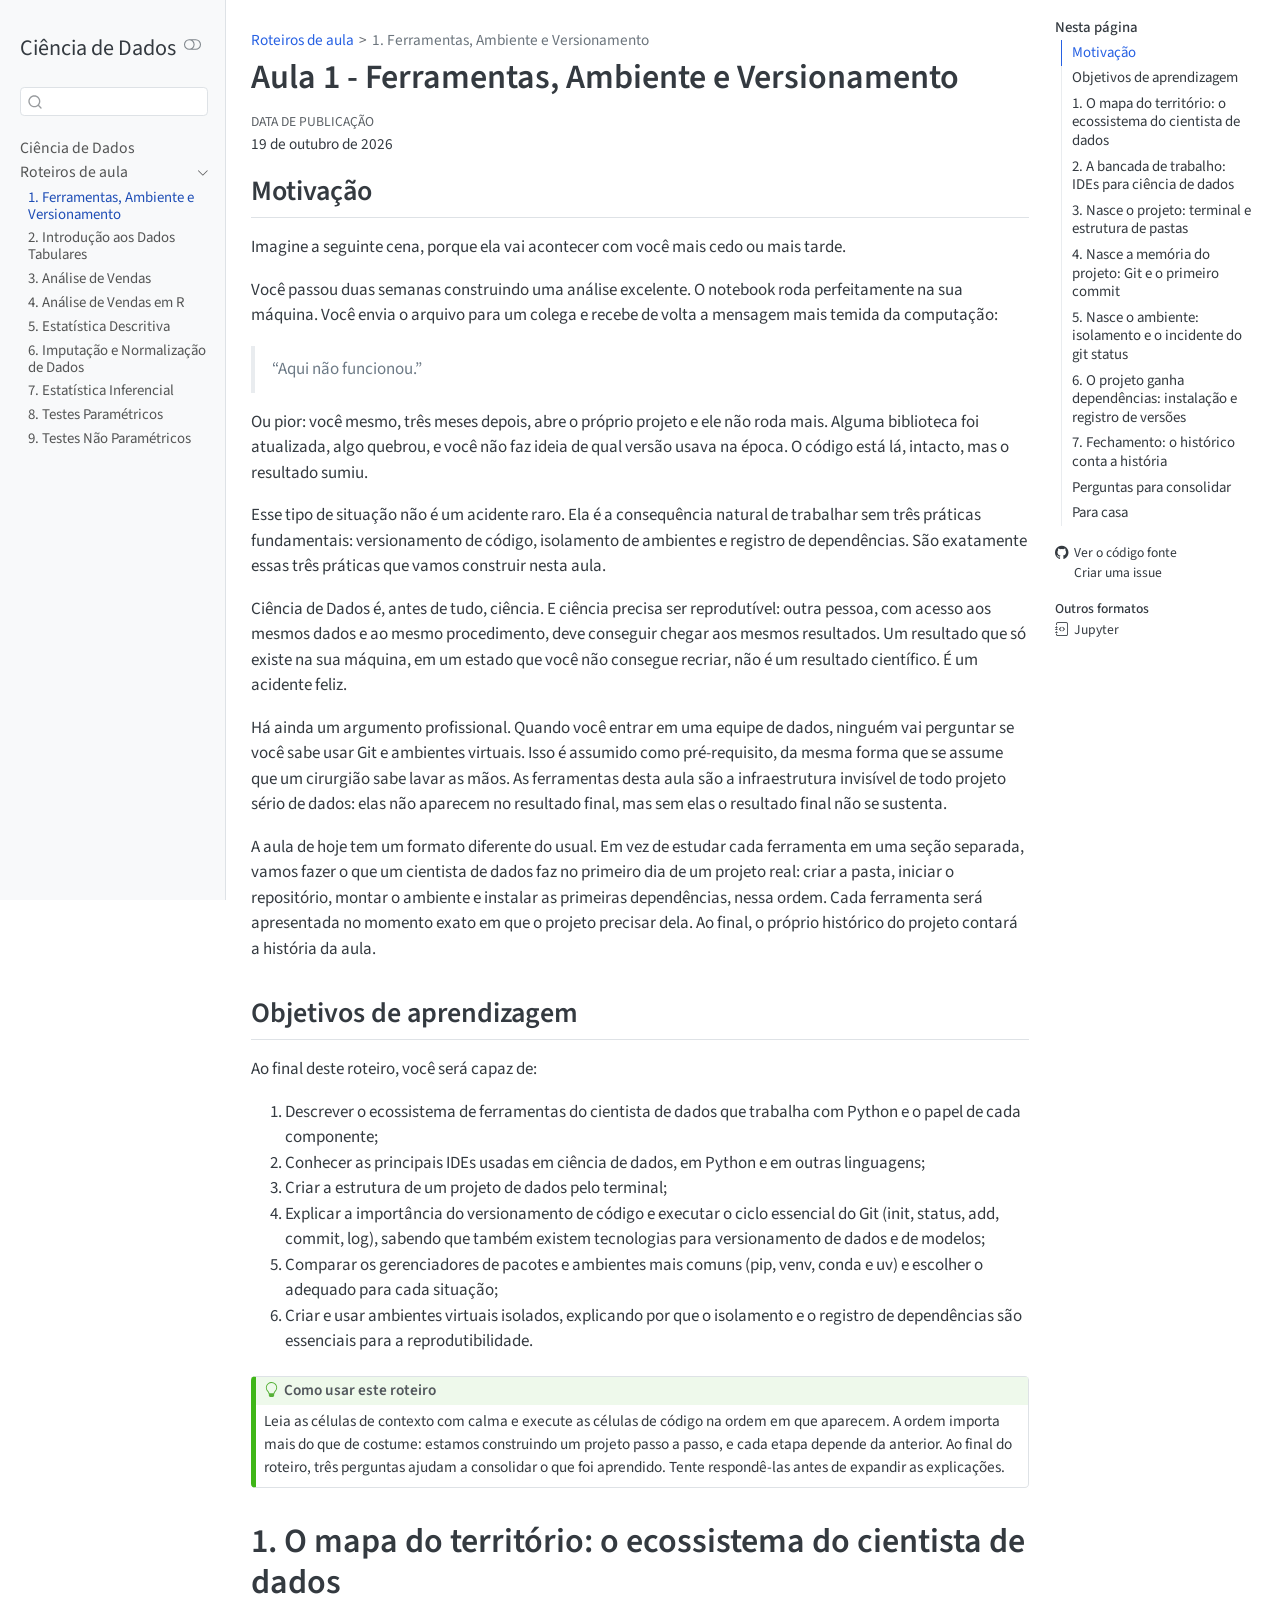
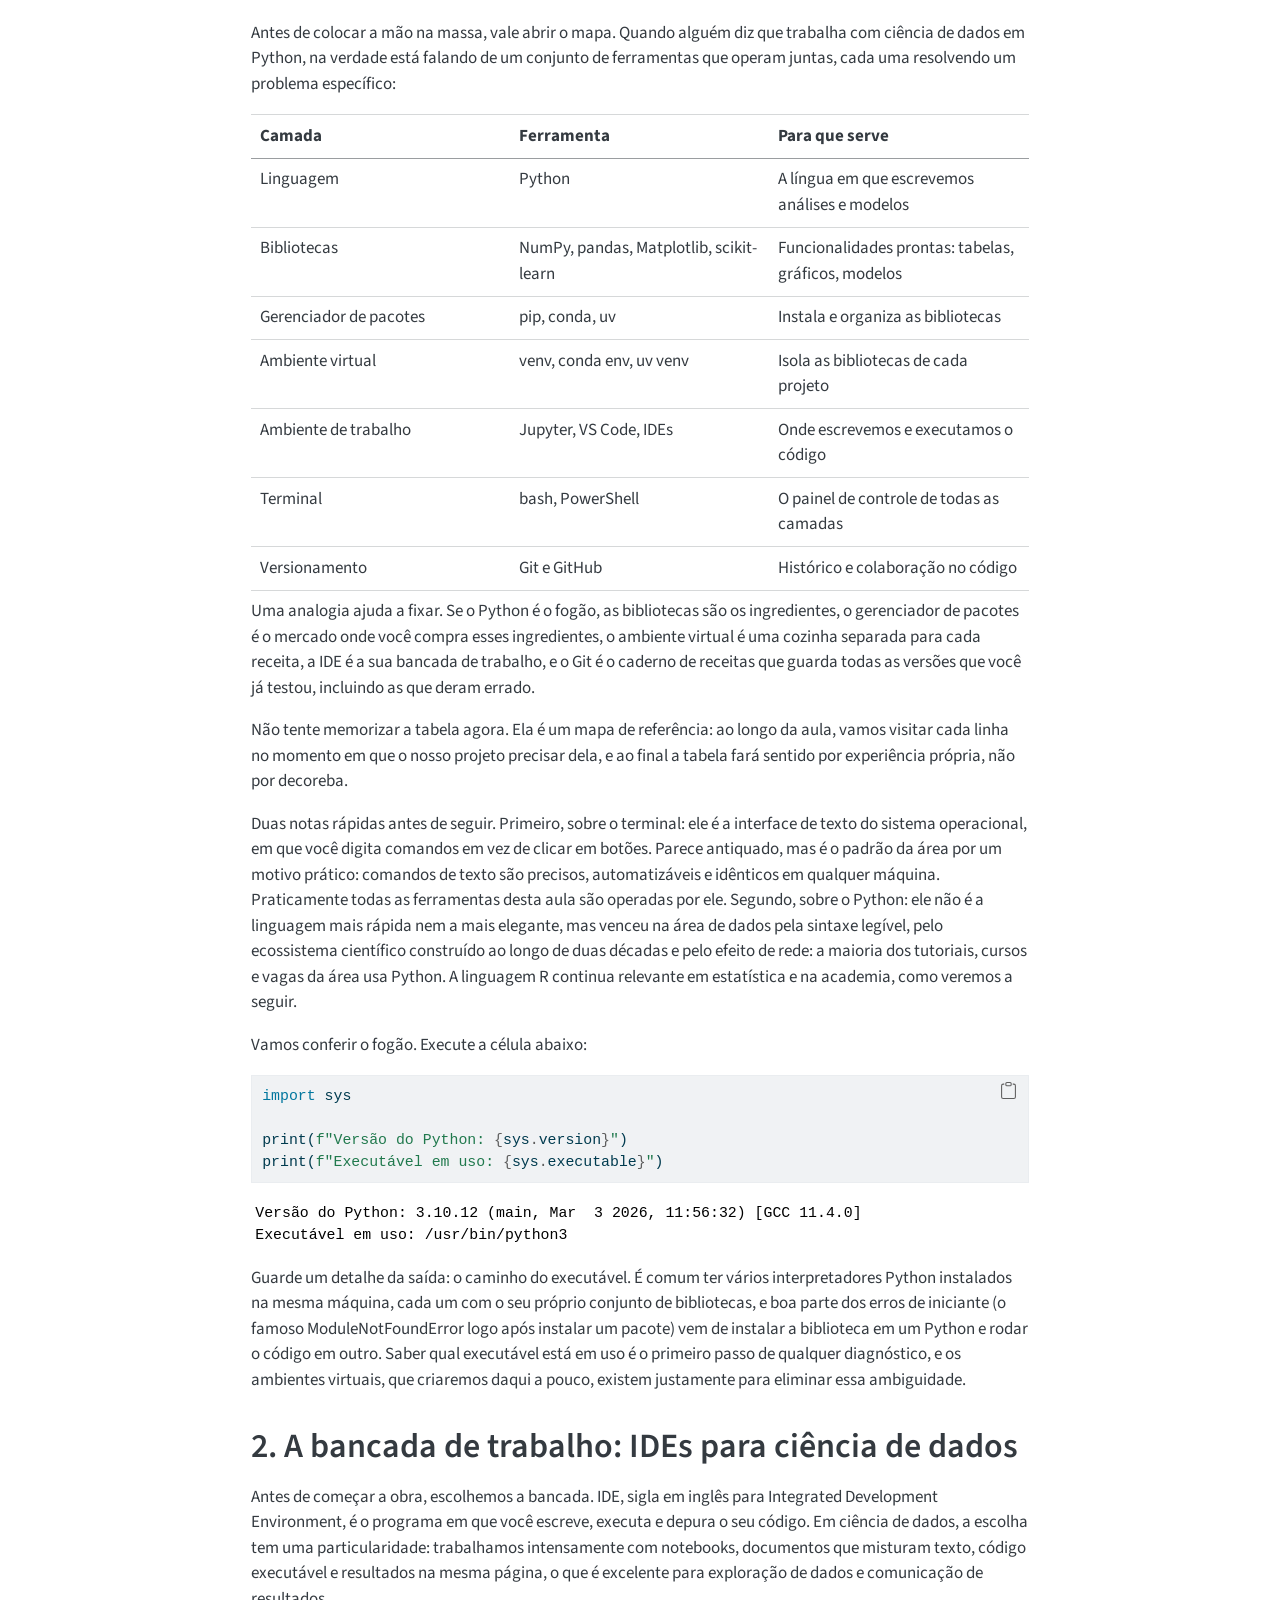
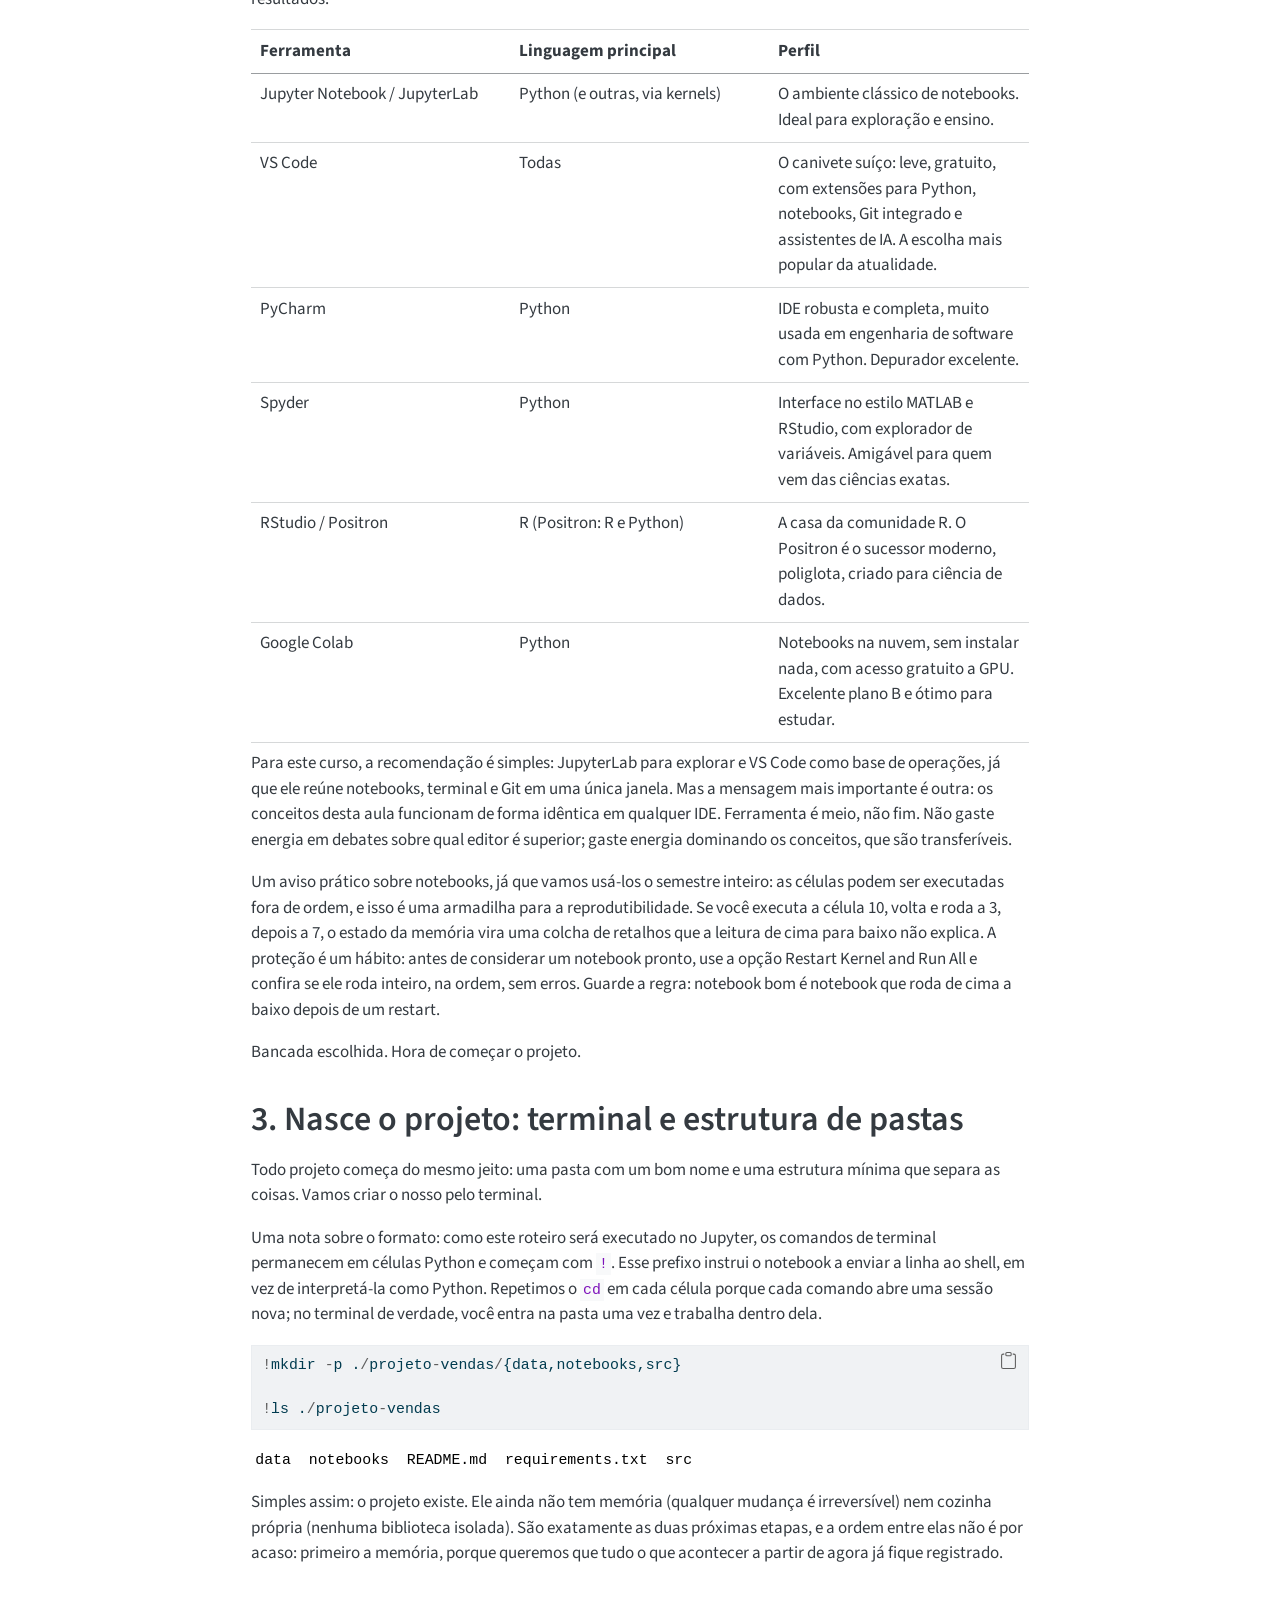
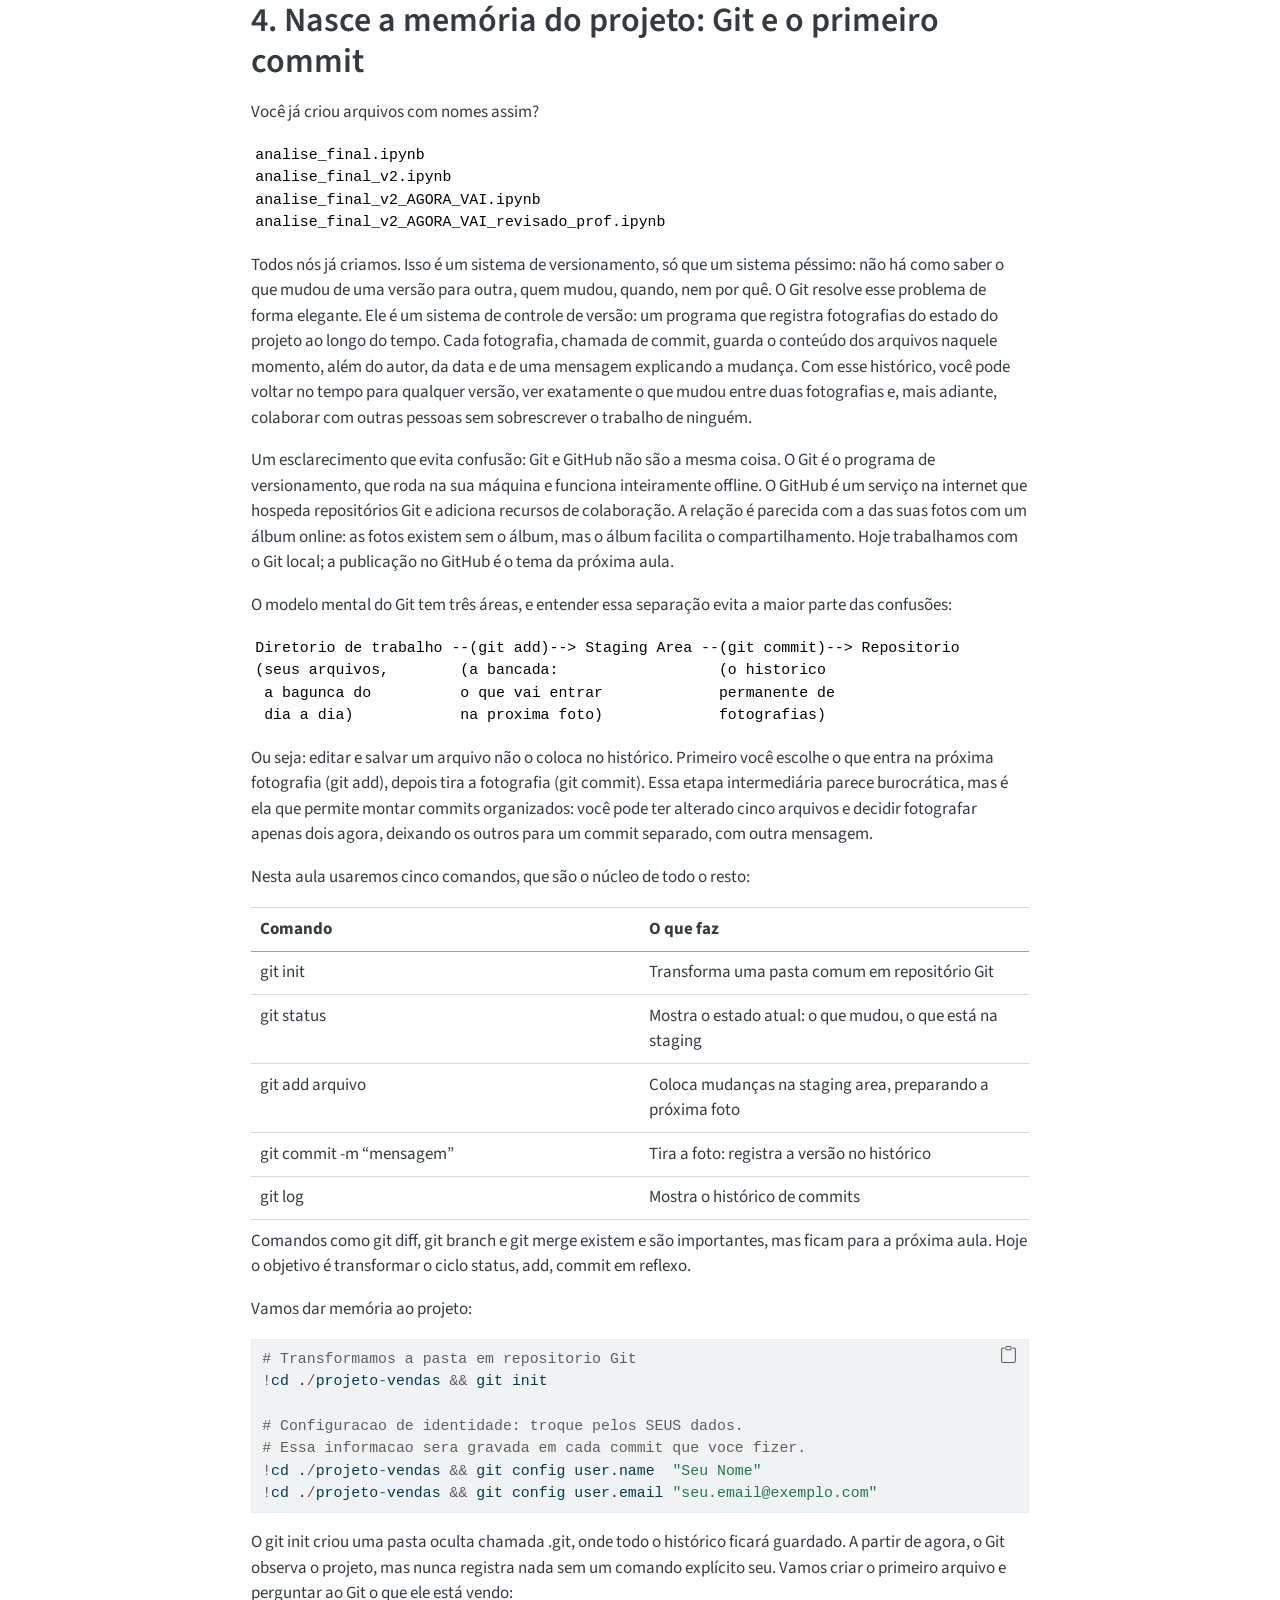
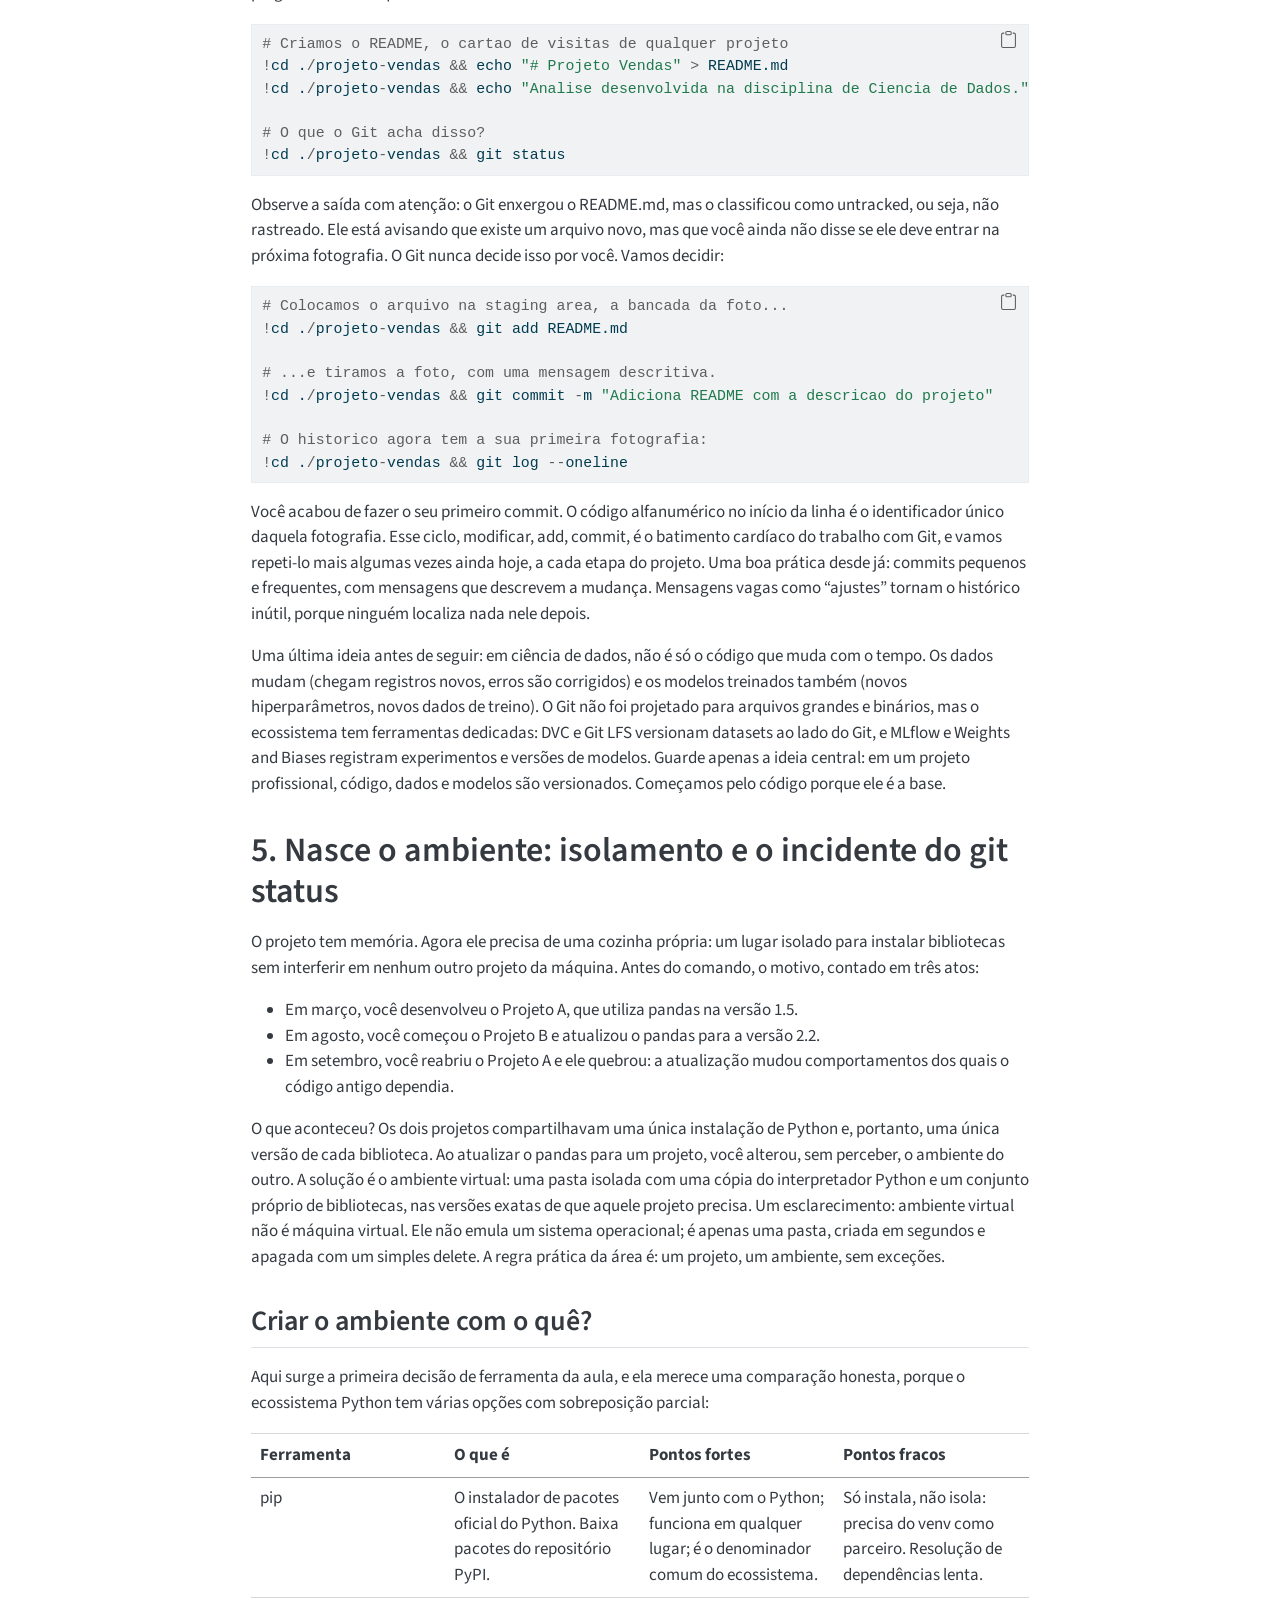
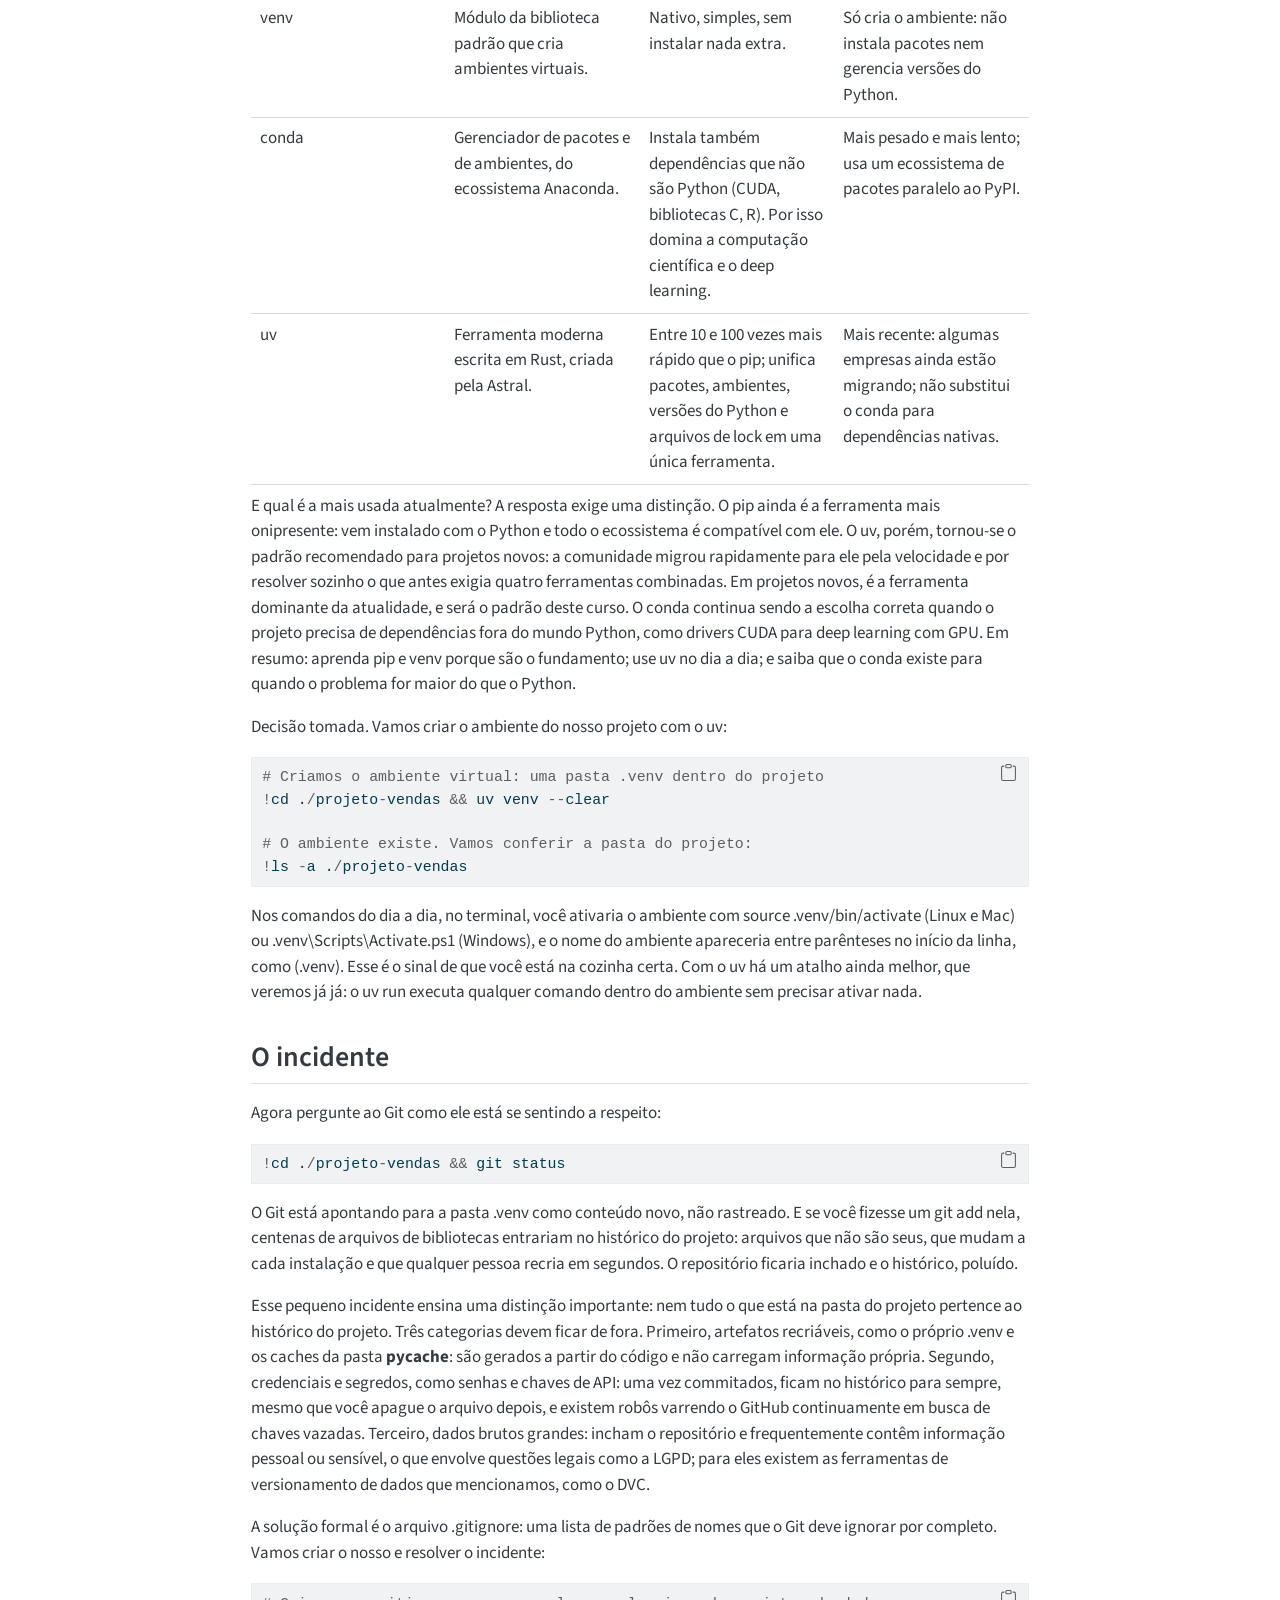
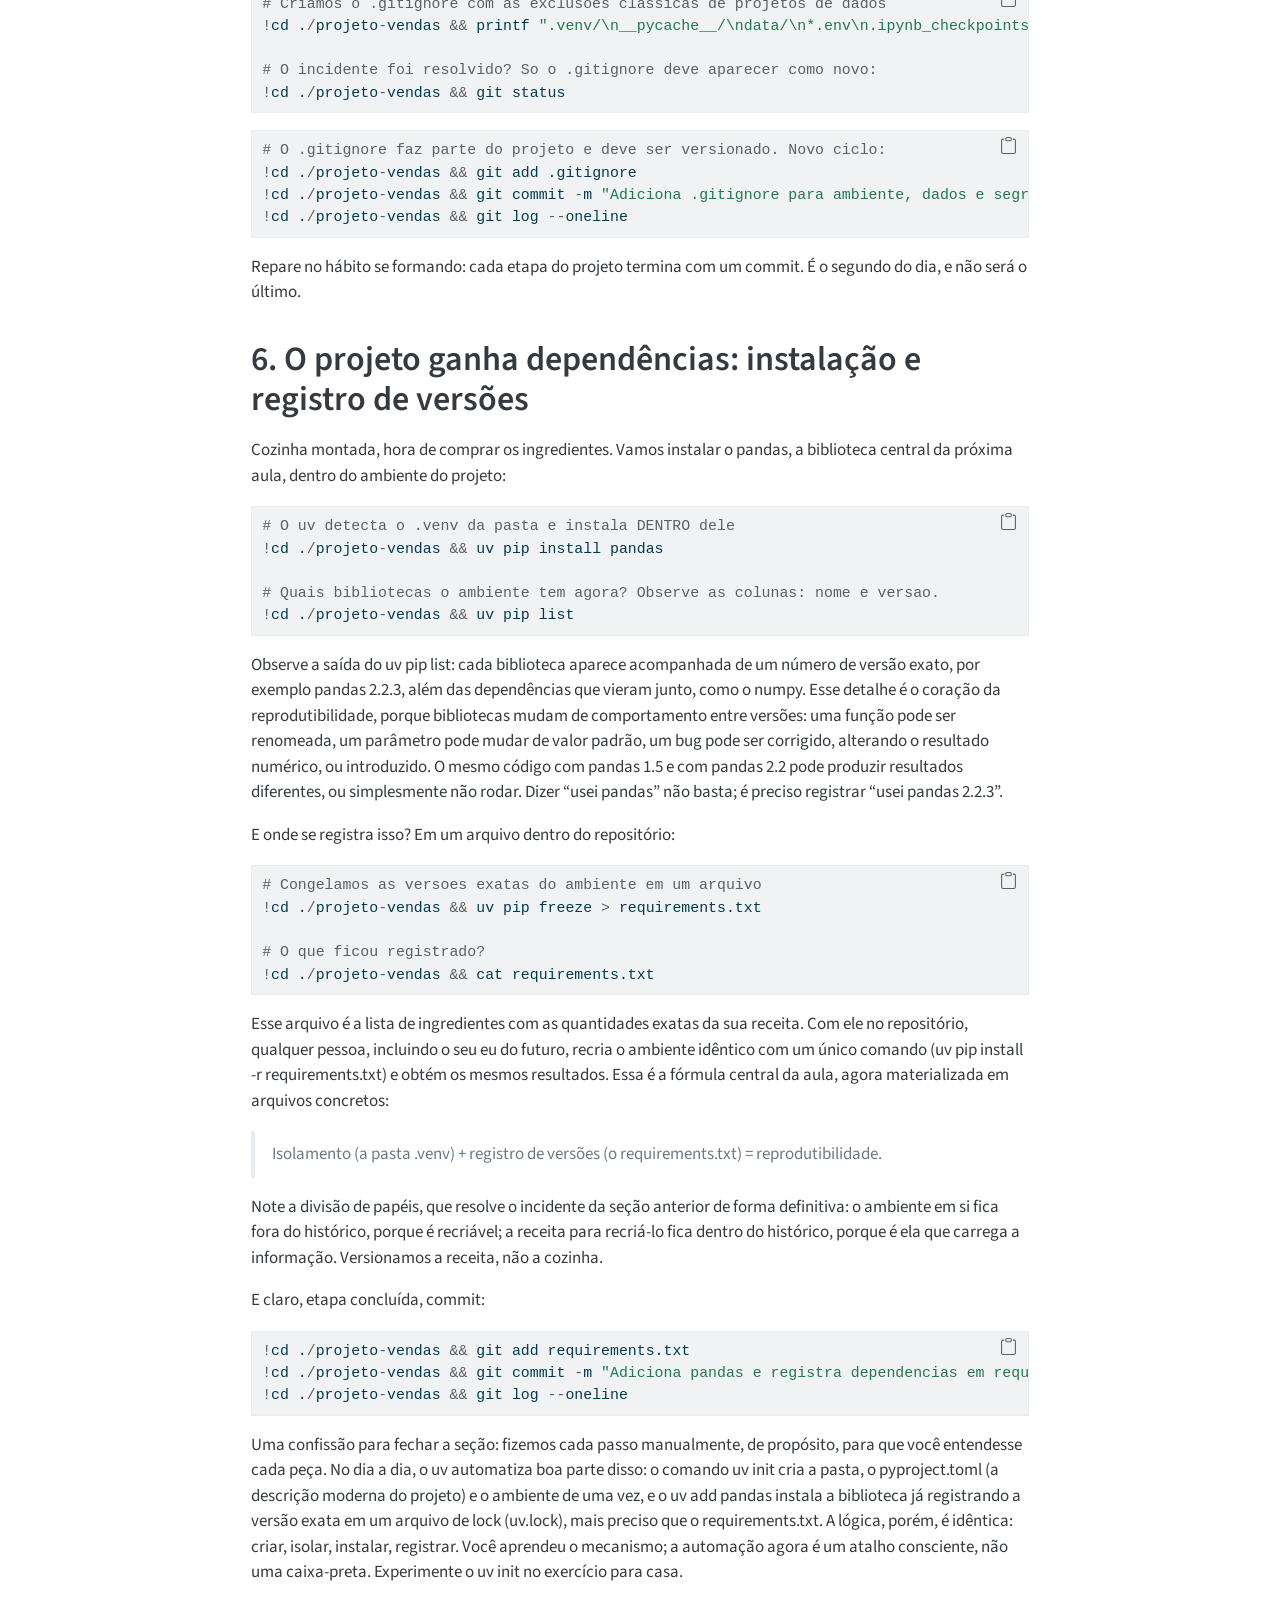
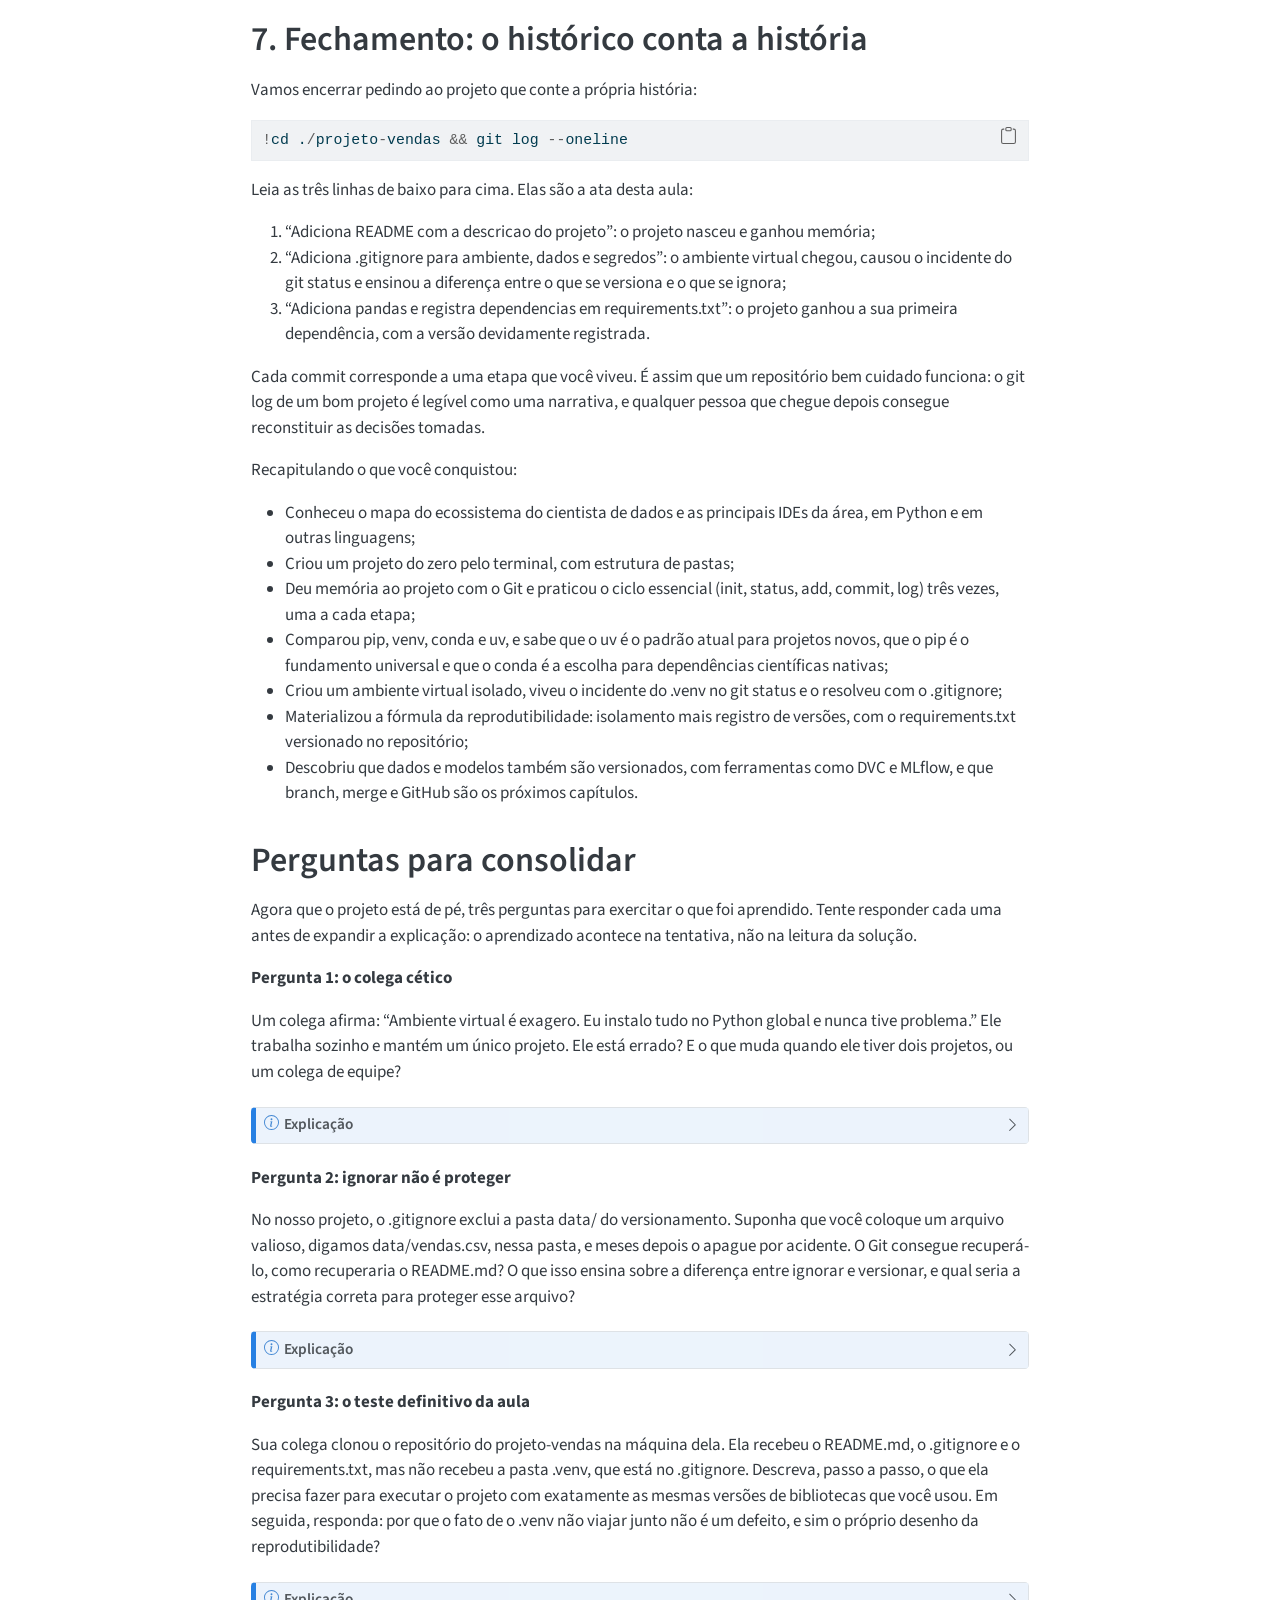
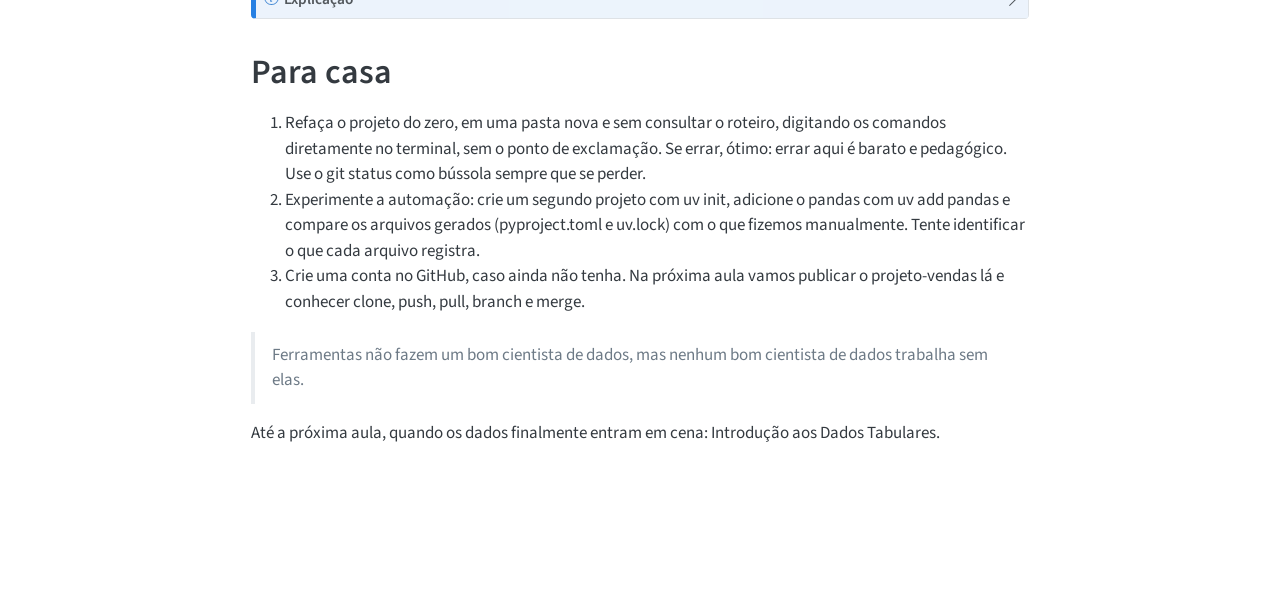
==== aulas/01-ferramentas-ambiente-versionamento.html @ 7ed5e7ef "Built site for gh-pages" ====
<!DOCTYPE html>
<html xmlns="http://www.w3.org/1999/xhtml" lang="pt-BR" xml:lang="pt-BR"><head>

<meta charset="utf-8">
<meta name="generator" content="quarto-1.6.40">

<meta name="viewport" content="width=device-width, initial-scale=1.0, user-scalable=yes">


<title>Aula 1 - Ferramentas, Ambiente e Versionamento – Ciência de Dados</title>
<style>
code{white-space: pre-wrap;}
span.smallcaps{font-variant: small-caps;}
div.columns{display: flex; gap: min(4vw, 1.5em);}
div.column{flex: auto; overflow-x: auto;}
div.hanging-indent{margin-left: 1.5em; text-indent: -1.5em;}
ul.task-list{list-style: none;}
ul.task-list li input[type="checkbox"] {
  width: 0.8em;
  margin: 0 0.8em 0.2em -1em; /* quarto-specific, see https://github.com/quarto-dev/quarto-cli/issues/4556 */ 
  vertical-align: middle;
}
/* CSS for syntax highlighting */
pre > code.sourceCode { white-space: pre; position: relative; }
pre > code.sourceCode > span { line-height: 1.25; }
pre > code.sourceCode > span:empty { height: 1.2em; }
.sourceCode { overflow: visible; }
code.sourceCode > span { color: inherit; text-decoration: inherit; }
div.sourceCode { margin: 1em 0; }
pre.sourceCode { margin: 0; }
@media screen {
div.sourceCode { overflow: auto; }
}
@media print {
pre > code.sourceCode { white-space: pre-wrap; }
pre > code.sourceCode > span { display: inline-block; text-indent: -5em; padding-left: 5em; }
}
pre.numberSource code
  { counter-reset: source-line 0; }
pre.numberSource code > span
  { position: relative; left: -4em; counter-increment: source-line; }
pre.numberSource code > span > a:first-child::before
  { content: counter(source-line);
    position: relative; left: -1em; text-align: right; vertical-align: baseline;
    border: none; display: inline-block;
    -webkit-touch-callout: none; -webkit-user-select: none;
    -khtml-user-select: none; -moz-user-select: none;
    -ms-user-select: none; user-select: none;
    padding: 0 4px; width: 4em;
  }
pre.numberSource { margin-left: 3em;  padding-left: 4px; }
div.sourceCode
  {   }
@media screen {
pre > code.sourceCode > span > a:first-child::before { text-decoration: underline; }
}
</style>


<script src="../site_libs/quarto-nav/quarto-nav.js"></script>
<script src="../site_libs/quarto-nav/headroom.min.js"></script>
<script src="../site_libs/clipboard/clipboard.min.js"></script>
<script src="../site_libs/quarto-search/autocomplete.umd.js"></script>
<script src="../site_libs/quarto-search/fuse.min.js"></script>
<script src="../site_libs/quarto-search/quarto-search.js"></script>
<meta name="quarto:offset" content="../">
<script src="../site_libs/quarto-html/quarto.js"></script>
<script src="../site_libs/quarto-html/popper.min.js"></script>
<script src="../site_libs/quarto-html/tippy.umd.min.js"></script>
<script src="../site_libs/quarto-html/anchor.min.js"></script>
<link href="../site_libs/quarto-html/tippy.css" rel="stylesheet">
<link href="../site_libs/quarto-html/quarto-syntax-highlighting-549806ee2085284f45b00abea8c6df48.css" rel="stylesheet" class="quarto-color-scheme" id="quarto-text-highlighting-styles">
<link href="../site_libs/quarto-html/quarto-syntax-highlighting-dark-8ea72dc5fed832574809a9c94082fbbb.css" rel="prefetch" class="quarto-color-scheme quarto-color-alternate" id="quarto-text-highlighting-styles">
<script src="../site_libs/bootstrap/bootstrap.min.js"></script>
<link href="../site_libs/bootstrap/bootstrap-icons.css" rel="stylesheet">
<link href="../site_libs/bootstrap/bootstrap-31c5116dce638bf40351868cd08965ef.min.css" rel="stylesheet" append-hash="true" class="quarto-color-scheme" id="quarto-bootstrap" data-mode="light">
<link href="../site_libs/bootstrap/bootstrap-dark-ba99d7a9af36e81ac0abe239f9976969.min.css" rel="prefetch" append-hash="true" class="quarto-color-scheme quarto-color-alternate" id="quarto-bootstrap" data-mode="dark">
<script id="quarto-search-options" type="application/json">{
  "location": "sidebar",
  "copy-button": false,
  "collapse-after": 3,
  "panel-placement": "start",
  "type": "textbox",
  "limit": 50,
  "keyboard-shortcut": [
    "f",
    "/",
    "s"
  ],
  "show-item-context": false,
  "language": {
    "search-no-results-text": "Nenhum resultado",
    "search-matching-documents-text": "documentos correspondentes",
    "search-copy-link-title": "Copiar link para a busca",
    "search-hide-matches-text": "Esconder correspondências adicionais",
    "search-more-match-text": "mais correspondência neste documento",
    "search-more-matches-text": "mais correspondências neste documento",
    "search-clear-button-title": "Limpar",
    "search-text-placeholder": "",
    "search-detached-cancel-button-title": "Cancelar",
    "search-submit-button-title": "Enviar",
    "search-label": "Procurar"
  }
}</script>


<link rel="stylesheet" href="../styles.css">
</head>

<body class="nav-sidebar docked">

<div id="quarto-search-results"></div>
  <header id="quarto-header" class="headroom fixed-top">
  <nav class="quarto-secondary-nav">
    <div class="container-fluid d-flex">
      <button type="button" class="quarto-btn-toggle btn" data-bs-toggle="collapse" role="button" data-bs-target=".quarto-sidebar-collapse-item" aria-controls="quarto-sidebar" aria-expanded="false" aria-label="Alternar barra lateral" onclick="if (window.quartoToggleHeadroom) { window.quartoToggleHeadroom(); }">
        <i class="bi bi-layout-text-sidebar-reverse"></i>
      </button>
        <nav class="quarto-page-breadcrumbs" aria-label="breadcrumb"><ol class="breadcrumb"><li class="breadcrumb-item"><a href="../aulas/01-ferramentas-ambiente-versionamento.html">Roteiros de aula</a></li><li class="breadcrumb-item"><a href="../aulas/01-ferramentas-ambiente-versionamento.html">1. Ferramentas, Ambiente e Versionamento</a></li></ol></nav>
        <a class="flex-grow-1" role="navigation" data-bs-toggle="collapse" data-bs-target=".quarto-sidebar-collapse-item" aria-controls="quarto-sidebar" aria-expanded="false" aria-label="Alternar barra lateral" onclick="if (window.quartoToggleHeadroom) { window.quartoToggleHeadroom(); }">      
        </a>
      <button type="button" class="btn quarto-search-button" aria-label="Procurar" onclick="window.quartoOpenSearch();">
        <i class="bi bi-search"></i>
      </button>
    </div>
  </nav>
</header>
<!-- content -->
<div id="quarto-content" class="quarto-container page-columns page-rows-contents page-layout-article">
<!-- sidebar -->
  <nav id="quarto-sidebar" class="sidebar collapse collapse-horizontal quarto-sidebar-collapse-item sidebar-navigation docked overflow-auto">
    <div class="pt-lg-2 mt-2 text-left sidebar-header">
    <div class="sidebar-title mb-0 py-0">
      <a href="../">Ciência de Dados</a> 
        <div class="sidebar-tools-main">
  <a href="" class="quarto-color-scheme-toggle quarto-navigation-tool  px-1" onclick="window.quartoToggleColorScheme(); return false;" title="Alternar modo escuro"><i class="bi"></i></a>
</div>
    </div>
      </div>
        <div class="mt-2 flex-shrink-0 align-items-center">
        <div class="sidebar-search">
        <div id="quarto-search" class="" title="Procurar"></div>
        </div>
        </div>
    <div class="sidebar-menu-container"> 
    <ul class="list-unstyled mt-1">
        <li class="sidebar-item">
  <div class="sidebar-item-container"> 
  <a href="../index.html" class="sidebar-item-text sidebar-link">
 <span class="menu-text">Ciência de Dados</span></a>
  </div>
</li>
        <li class="sidebar-item sidebar-item-section">
      <div class="sidebar-item-container"> 
            <a class="sidebar-item-text sidebar-link text-start" data-bs-toggle="collapse" data-bs-target="#quarto-sidebar-section-1" role="navigation" aria-expanded="true">
 <span class="menu-text">Roteiros de aula</span></a>
          <a class="sidebar-item-toggle text-start" data-bs-toggle="collapse" data-bs-target="#quarto-sidebar-section-1" role="navigation" aria-expanded="true" aria-label="Alternar seção">
            <i class="bi bi-chevron-right ms-2"></i>
          </a> 
      </div>
      <ul id="quarto-sidebar-section-1" class="collapse list-unstyled sidebar-section depth1 show">  
          <li class="sidebar-item">
  <div class="sidebar-item-container"> 
  <a href="../aulas/01-ferramentas-ambiente-versionamento.html" class="sidebar-item-text sidebar-link active">
 <span class="menu-text">1. Ferramentas, Ambiente e Versionamento</span></a>
  </div>
</li>
          <li class="sidebar-item">
  <div class="sidebar-item-container"> 
  <a href="../aulas/02-introducao-dados-tabulares.html" class="sidebar-item-text sidebar-link">
 <span class="menu-text">2. Introdução aos Dados Tabulares</span></a>
  </div>
</li>
          <li class="sidebar-item">
  <div class="sidebar-item-container"> 
  <a href="../aulas/03-analise-vendas.html" class="sidebar-item-text sidebar-link">
 <span class="menu-text">3. Análise de Vendas</span></a>
  </div>
</li>
          <li class="sidebar-item">
  <div class="sidebar-item-container"> 
  <a href="../aulas/04-analise-vendas-r.html" class="sidebar-item-text sidebar-link">
 <span class="menu-text">4. Análise de Vendas em R</span></a>
  </div>
</li>
          <li class="sidebar-item">
  <div class="sidebar-item-container"> 
  <a href="../aulas/05-estatistica-descritiva.html" class="sidebar-item-text sidebar-link">
 <span class="menu-text">5. Estatística Descritiva</span></a>
  </div>
</li>
          <li class="sidebar-item">
  <div class="sidebar-item-container"> 
  <a href="../aulas/06-imputacao-normalizacao-dados.html" class="sidebar-item-text sidebar-link">
 <span class="menu-text">6. Imputação e Normalização de Dados</span></a>
  </div>
</li>
          <li class="sidebar-item">
  <div class="sidebar-item-container"> 
  <a href="../aulas/07-inferencia-estatistica.html" class="sidebar-item-text sidebar-link">
 <span class="menu-text">7. Estatística Inferencial</span></a>
  </div>
</li>
          <li class="sidebar-item">
  <div class="sidebar-item-container"> 
  <a href="../aulas/08-testes-parametricos.html" class="sidebar-item-text sidebar-link">
 <span class="menu-text">8. Testes Paramétricos</span></a>
  </div>
</li>
          <li class="sidebar-item">
  <div class="sidebar-item-container"> 
  <a href="../aulas/09-testes-nao-parametricos.html" class="sidebar-item-text sidebar-link">
 <span class="menu-text">9. Testes Não Paramétricos</span></a>
  </div>
</li>
      </ul>
  </li>
    </ul>
    </div>
</nav>
<div id="quarto-sidebar-glass" class="quarto-sidebar-collapse-item" data-bs-toggle="collapse" data-bs-target=".quarto-sidebar-collapse-item"></div>
<!-- margin-sidebar -->
    <div id="quarto-margin-sidebar" class="sidebar margin-sidebar">
        <nav id="TOC" role="doc-toc" class="toc-active">
    <h2 id="toc-title">Nesta página</h2>
   
  <ul>
  <li><a href="#motivação" id="toc-motivação" class="nav-link active" data-scroll-target="#motivação">Motivação</a></li>
  <li><a href="#objetivos-de-aprendizagem" id="toc-objetivos-de-aprendizagem" class="nav-link" data-scroll-target="#objetivos-de-aprendizagem">Objetivos de aprendizagem</a></li>
  <li><a href="#o-mapa-do-território-o-ecossistema-do-cientista-de-dados" id="toc-o-mapa-do-território-o-ecossistema-do-cientista-de-dados" class="nav-link" data-scroll-target="#o-mapa-do-território-o-ecossistema-do-cientista-de-dados">1. O mapa do território: o ecossistema do cientista de dados</a></li>
  <li><a href="#a-bancada-de-trabalho-ides-para-ciência-de-dados" id="toc-a-bancada-de-trabalho-ides-para-ciência-de-dados" class="nav-link" data-scroll-target="#a-bancada-de-trabalho-ides-para-ciência-de-dados">2. A bancada de trabalho: IDEs para ciência de dados</a></li>
  <li><a href="#nasce-o-projeto-terminal-e-estrutura-de-pastas" id="toc-nasce-o-projeto-terminal-e-estrutura-de-pastas" class="nav-link" data-scroll-target="#nasce-o-projeto-terminal-e-estrutura-de-pastas">3. Nasce o projeto: terminal e estrutura de pastas</a></li>
  <li><a href="#nasce-a-memória-do-projeto-git-e-o-primeiro-commit" id="toc-nasce-a-memória-do-projeto-git-e-o-primeiro-commit" class="nav-link" data-scroll-target="#nasce-a-memória-do-projeto-git-e-o-primeiro-commit">4. Nasce a memória do projeto: Git e o primeiro commit</a></li>
  <li><a href="#nasce-o-ambiente-isolamento-e-o-incidente-do-git-status" id="toc-nasce-o-ambiente-isolamento-e-o-incidente-do-git-status" class="nav-link" data-scroll-target="#nasce-o-ambiente-isolamento-e-o-incidente-do-git-status">5. Nasce o ambiente: isolamento e o incidente do git status</a>
  <ul class="collapse">
  <li><a href="#criar-o-ambiente-com-o-quê" id="toc-criar-o-ambiente-com-o-quê" class="nav-link" data-scroll-target="#criar-o-ambiente-com-o-quê">Criar o ambiente com o quê?</a></li>
  <li><a href="#o-incidente" id="toc-o-incidente" class="nav-link" data-scroll-target="#o-incidente">O incidente</a></li>
  </ul></li>
  <li><a href="#o-projeto-ganha-dependências-instalação-e-registro-de-versões" id="toc-o-projeto-ganha-dependências-instalação-e-registro-de-versões" class="nav-link" data-scroll-target="#o-projeto-ganha-dependências-instalação-e-registro-de-versões">6. O projeto ganha dependências: instalação e registro de versões</a></li>
  <li><a href="#fechamento-o-histórico-conta-a-história" id="toc-fechamento-o-histórico-conta-a-história" class="nav-link" data-scroll-target="#fechamento-o-histórico-conta-a-história">7. Fechamento: o histórico conta a história</a></li>
  <li><a href="#perguntas-para-consolidar" id="toc-perguntas-para-consolidar" class="nav-link" data-scroll-target="#perguntas-para-consolidar">Perguntas para consolidar</a></li>
  <li><a href="#para-casa" id="toc-para-casa" class="nav-link" data-scroll-target="#para-casa">Para casa</a></li>
  </ul>
<div class="toc-actions"><ul><li><a href="https://github.com/oandrefonseca/data-science/blob/main/aulas/01-ferramentas-ambiente-versionamento.qmd" class="toc-action"><i class="bi bi-github"></i>Ver o código fonte</a></li><li><a href="https://github.com/oandrefonseca/data-science/issues/new" class="toc-action"><i class="bi empty"></i>Criar uma issue</a></li></ul></div><div class="quarto-alternate-formats"><h2>Outros formatos</h2><ul><li><a href="01-ferramentas-ambiente-versionamento.ipynb" download="01-ferramentas-ambiente-versionamento.ipynb"><i class="bi bi-journal-code"></i>Jupyter</a></li></ul></div></nav>
    </div>
<!-- main -->
<main class="content" id="quarto-document-content">

<header id="title-block-header" class="quarto-title-block default"><nav class="quarto-page-breadcrumbs quarto-title-breadcrumbs d-none d-lg-block" aria-label="breadcrumb"><ol class="breadcrumb"><li class="breadcrumb-item"><a href="../aulas/01-ferramentas-ambiente-versionamento.html">Roteiros de aula</a></li><li class="breadcrumb-item"><a href="../aulas/01-ferramentas-ambiente-versionamento.html">1. Ferramentas, Ambiente e Versionamento</a></li></ol></nav>
<div class="quarto-title">
<h1 class="title">Aula 1 - Ferramentas, Ambiente e Versionamento</h1>
</div>



<div class="quarto-title-meta">

    
    <div>
    <div class="quarto-title-meta-heading">Data de Publicação</div>
    <div class="quarto-title-meta-contents">
      <p class="date">19 de outubro de 2026</p>
    </div>
  </div>
  
    
  </div>
  


</header>


<section id="motivação" class="level2">
<h2 class="anchored" data-anchor-id="motivação">Motivação</h2>
<p>Imagine a seguinte cena, porque ela vai acontecer com você mais cedo ou mais tarde.</p>
<p>Você passou duas semanas construindo uma análise excelente. O notebook roda perfeitamente na sua máquina. Você envia o arquivo para um colega e recebe de volta a mensagem mais temida da computação:</p>
<blockquote class="blockquote">
<p>“Aqui não funcionou.”</p>
</blockquote>
<p>Ou pior: você mesmo, três meses depois, abre o próprio projeto e ele não roda mais. Alguma biblioteca foi atualizada, algo quebrou, e você não faz ideia de qual versão usava na época. O código está lá, intacto, mas o resultado sumiu.</p>
<p>Esse tipo de situação não é um acidente raro. Ela é a consequência natural de trabalhar sem três práticas fundamentais: versionamento de código, isolamento de ambientes e registro de dependências. São exatamente essas três práticas que vamos construir nesta aula.</p>
<p>Ciência de Dados é, antes de tudo, ciência. E ciência precisa ser reprodutível: outra pessoa, com acesso aos mesmos dados e ao mesmo procedimento, deve conseguir chegar aos mesmos resultados. Um resultado que só existe na sua máquina, em um estado que você não consegue recriar, não é um resultado científico. É um acidente feliz.</p>
<p>Há ainda um argumento profissional. Quando você entrar em uma equipe de dados, ninguém vai perguntar se você sabe usar Git e ambientes virtuais. Isso é assumido como pré-requisito, da mesma forma que se assume que um cirurgião sabe lavar as mãos. As ferramentas desta aula são a infraestrutura invisível de todo projeto sério de dados: elas não aparecem no resultado final, mas sem elas o resultado final não se sustenta.</p>
<p>A aula de hoje tem um formato diferente do usual. Em vez de estudar cada ferramenta em uma seção separada, vamos fazer o que um cientista de dados faz no primeiro dia de um projeto real: criar a pasta, iniciar o repositório, montar o ambiente e instalar as primeiras dependências, nessa ordem. Cada ferramenta será apresentada no momento exato em que o projeto precisar dela. Ao final, o próprio histórico do projeto contará a história da aula.</p>
</section>
<section id="objetivos-de-aprendizagem" class="level2">
<h2 class="anchored" data-anchor-id="objetivos-de-aprendizagem">Objetivos de aprendizagem</h2>
<p>Ao final deste roteiro, você será capaz de:</p>
<ol type="1">
<li>Descrever o ecossistema de ferramentas do cientista de dados que trabalha com Python e o papel de cada componente;</li>
<li>Conhecer as principais IDEs usadas em ciência de dados, em Python e em outras linguagens;</li>
<li>Criar a estrutura de um projeto de dados pelo terminal;</li>
<li>Explicar a importância do versionamento de código e executar o ciclo essencial do Git (init, status, add, commit, log), sabendo que também existem tecnologias para versionamento de dados e de modelos;</li>
<li>Comparar os gerenciadores de pacotes e ambientes mais comuns (pip, venv, conda e uv) e escolher o adequado para cada situação;</li>
<li>Criar e usar ambientes virtuais isolados, explicando por que o isolamento e o registro de dependências são essenciais para a reprodutibilidade.</li>
</ol>
<div class="callout callout-style-default callout-tip callout-titled">
<div class="callout-header d-flex align-content-center">
<div class="callout-icon-container">
<i class="callout-icon"></i>
</div>
<div class="callout-title-container flex-fill">
Como usar este roteiro
</div>
</div>
<div class="callout-body-container callout-body">
<p>Leia as células de contexto com calma e execute as células de código na ordem em que aparecem. A ordem importa mais do que de costume: estamos construindo um projeto passo a passo, e cada etapa depende da anterior. Ao final do roteiro, três perguntas ajudam a consolidar o que foi aprendido. Tente respondê-las antes de expandir as explicações.</p>
</div>
</div>
</section>
<section id="o-mapa-do-território-o-ecossistema-do-cientista-de-dados" class="level1">
<h1>1. O mapa do território: o ecossistema do cientista de dados</h1>
<p>Antes de colocar a mão na massa, vale abrir o mapa. Quando alguém diz que trabalha com ciência de dados em Python, na verdade está falando de um conjunto de ferramentas que operam juntas, cada uma resolvendo um problema específico:</p>
<table class="caption-top table">
<colgroup>
<col style="width: 33%">
<col style="width: 33%">
<col style="width: 33%">
</colgroup>
<thead>
<tr class="header">
<th>Camada</th>
<th>Ferramenta</th>
<th>Para que serve</th>
</tr>
</thead>
<tbody>
<tr class="odd">
<td>Linguagem</td>
<td>Python</td>
<td>A língua em que escrevemos análises e modelos</td>
</tr>
<tr class="even">
<td>Bibliotecas</td>
<td>NumPy, pandas, Matplotlib, scikit-learn</td>
<td>Funcionalidades prontas: tabelas, gráficos, modelos</td>
</tr>
<tr class="odd">
<td>Gerenciador de pacotes</td>
<td>pip, conda, uv</td>
<td>Instala e organiza as bibliotecas</td>
</tr>
<tr class="even">
<td>Ambiente virtual</td>
<td>venv, conda env, uv venv</td>
<td>Isola as bibliotecas de cada projeto</td>
</tr>
<tr class="odd">
<td>Ambiente de trabalho</td>
<td>Jupyter, VS Code, IDEs</td>
<td>Onde escrevemos e executamos o código</td>
</tr>
<tr class="even">
<td>Terminal</td>
<td>bash, PowerShell</td>
<td>O painel de controle de todas as camadas</td>
</tr>
<tr class="odd">
<td>Versionamento</td>
<td>Git e GitHub</td>
<td>Histórico e colaboração no código</td>
</tr>
</tbody>
</table>
<p>Uma analogia ajuda a fixar. Se o Python é o fogão, as bibliotecas são os ingredientes, o gerenciador de pacotes é o mercado onde você compra esses ingredientes, o ambiente virtual é uma cozinha separada para cada receita, a IDE é a sua bancada de trabalho, e o Git é o caderno de receitas que guarda todas as versões que você já testou, incluindo as que deram errado.</p>
<p>Não tente memorizar a tabela agora. Ela é um mapa de referência: ao longo da aula, vamos visitar cada linha no momento em que o nosso projeto precisar dela, e ao final a tabela fará sentido por experiência própria, não por decoreba.</p>
<p>Duas notas rápidas antes de seguir. Primeiro, sobre o terminal: ele é a interface de texto do sistema operacional, em que você digita comandos em vez de clicar em botões. Parece antiquado, mas é o padrão da área por um motivo prático: comandos de texto são precisos, automatizáveis e idênticos em qualquer máquina. Praticamente todas as ferramentas desta aula são operadas por ele. Segundo, sobre o Python: ele não é a linguagem mais rápida nem a mais elegante, mas venceu na área de dados pela sintaxe legível, pelo ecossistema científico construído ao longo de duas décadas e pelo efeito de rede: a maioria dos tutoriais, cursos e vagas da área usa Python. A linguagem R continua relevante em estatística e na academia, como veremos a seguir.</p>
<p>Vamos conferir o fogão. Execute a célula abaixo:</p>
<div id="0a6292f1" class="cell" data-execution_count="1">
<div class="sourceCode cell-code" id="cb1"><pre class="sourceCode python code-with-copy"><code class="sourceCode python"><span id="cb1-1"><a href="#cb1-1" aria-hidden="true" tabindex="-1"></a><span class="im">import</span> sys</span>
<span id="cb1-2"><a href="#cb1-2" aria-hidden="true" tabindex="-1"></a></span>
<span id="cb1-3"><a href="#cb1-3" aria-hidden="true" tabindex="-1"></a><span class="bu">print</span>(<span class="ss">f"Versão do Python: </span><span class="sc">{</span>sys<span class="sc">.</span>version<span class="sc">}</span><span class="ss">"</span>)</span>
<span id="cb1-4"><a href="#cb1-4" aria-hidden="true" tabindex="-1"></a><span class="bu">print</span>(<span class="ss">f"Executável em uso: </span><span class="sc">{</span>sys<span class="sc">.</span>executable<span class="sc">}</span><span class="ss">"</span>)</span></code><button title="Copiar para a área de transferência" class="code-copy-button"><i class="bi"></i></button></pre></div>
<div class="cell-output cell-output-stdout">
<pre><code>Versão do Python: 3.10.12 (main, Mar  3 2026, 11:56:32) [GCC 11.4.0]
Executável em uso: /usr/bin/python3</code></pre>
</div>
</div>
<p>Guarde um detalhe da saída: o caminho do executável. É comum ter vários interpretadores Python instalados na mesma máquina, cada um com o seu próprio conjunto de bibliotecas, e boa parte dos erros de iniciante (o famoso ModuleNotFoundError logo após instalar um pacote) vem de instalar a biblioteca em um Python e rodar o código em outro. Saber qual executável está em uso é o primeiro passo de qualquer diagnóstico, e os ambientes virtuais, que criaremos daqui a pouco, existem justamente para eliminar essa ambiguidade.</p>
</section>
<section id="a-bancada-de-trabalho-ides-para-ciência-de-dados" class="level1">
<h1>2. A bancada de trabalho: IDEs para ciência de dados</h1>
<p>Antes de começar a obra, escolhemos a bancada. IDE, sigla em inglês para Integrated Development Environment, é o programa em que você escreve, executa e depura o seu código. Em ciência de dados, a escolha tem uma particularidade: trabalhamos intensamente com notebooks, documentos que misturam texto, código executável e resultados na mesma página, o que é excelente para exploração de dados e comunicação de resultados.</p>
<table class="caption-top table">
<colgroup>
<col style="width: 33%">
<col style="width: 33%">
<col style="width: 33%">
</colgroup>
<thead>
<tr class="header">
<th>Ferramenta</th>
<th>Linguagem principal</th>
<th>Perfil</th>
</tr>
</thead>
<tbody>
<tr class="odd">
<td>Jupyter Notebook / JupyterLab</td>
<td>Python (e outras, via kernels)</td>
<td>O ambiente clássico de notebooks. Ideal para exploração e ensino.</td>
</tr>
<tr class="even">
<td>VS Code</td>
<td>Todas</td>
<td>O canivete suíço: leve, gratuito, com extensões para Python, notebooks, Git integrado e assistentes de IA. A escolha mais popular da atualidade.</td>
</tr>
<tr class="odd">
<td>PyCharm</td>
<td>Python</td>
<td>IDE robusta e completa, muito usada em engenharia de software com Python. Depurador excelente.</td>
</tr>
<tr class="even">
<td>Spyder</td>
<td>Python</td>
<td>Interface no estilo MATLAB e RStudio, com explorador de variáveis. Amigável para quem vem das ciências exatas.</td>
</tr>
<tr class="odd">
<td>RStudio / Positron</td>
<td>R (Positron: R e Python)</td>
<td>A casa da comunidade R. O Positron é o sucessor moderno, poliglota, criado para ciência de dados.</td>
</tr>
<tr class="even">
<td>Google Colab</td>
<td>Python</td>
<td>Notebooks na nuvem, sem instalar nada, com acesso gratuito a GPU. Excelente plano B e ótimo para estudar.</td>
</tr>
</tbody>
</table>
<p>Para este curso, a recomendação é simples: JupyterLab para explorar e VS Code como base de operações, já que ele reúne notebooks, terminal e Git em uma única janela. Mas a mensagem mais importante é outra: os conceitos desta aula funcionam de forma idêntica em qualquer IDE. Ferramenta é meio, não fim. Não gaste energia em debates sobre qual editor é superior; gaste energia dominando os conceitos, que são transferíveis.</p>
<p>Um aviso prático sobre notebooks, já que vamos usá-los o semestre inteiro: as células podem ser executadas fora de ordem, e isso é uma armadilha para a reprodutibilidade. Se você executa a célula 10, volta e roda a 3, depois a 7, o estado da memória vira uma colcha de retalhos que a leitura de cima para baixo não explica. A proteção é um hábito: antes de considerar um notebook pronto, use a opção Restart Kernel and Run All e confira se ele roda inteiro, na ordem, sem erros. Guarde a regra: notebook bom é notebook que roda de cima a baixo depois de um restart.</p>
<p>Bancada escolhida. Hora de começar o projeto.</p>
</section>
<section id="nasce-o-projeto-terminal-e-estrutura-de-pastas" class="level1">
<h1>3. Nasce o projeto: terminal e estrutura de pastas</h1>
<p>Todo projeto começa do mesmo jeito: uma pasta com um bom nome e uma estrutura mínima que separa as coisas. Vamos criar o nosso pelo terminal.</p>
<p>Uma nota sobre o formato: como este roteiro será executado no Jupyter, os comandos de terminal permanecem em células Python e começam com <code>!</code>. Esse prefixo instrui o notebook a enviar a linha ao shell, em vez de interpretá-la como Python. Repetimos o <code>cd</code> em cada célula porque cada comando abre uma sessão nova; no terminal de verdade, você entra na pasta uma vez e trabalha dentro dela.</p>
<div id="ff8aa191" class="cell" data-execution_count="2">
<div class="sourceCode cell-code" id="cb3"><pre class="sourceCode python code-with-copy"><code class="sourceCode python"><span id="cb3-1"><a href="#cb3-1" aria-hidden="true" tabindex="-1"></a><span class="op">!</span>mkdir <span class="op">-</span>p .<span class="op">/</span>projeto<span class="op">-</span>vendas<span class="op">/</span>{data,notebooks,src}</span>
<span id="cb3-2"><a href="#cb3-2" aria-hidden="true" tabindex="-1"></a></span>
<span id="cb3-3"><a href="#cb3-3" aria-hidden="true" tabindex="-1"></a><span class="op">!</span>ls .<span class="op">/</span>projeto<span class="op">-</span>vendas</span></code><button title="Copiar para a área de transferência" class="code-copy-button"><i class="bi"></i></button></pre></div>
<div class="cell-output cell-output-stdout">
<pre><code>data  notebooks  README.md  requirements.txt  src</code></pre>
</div>
</div>
<p>Simples assim: o projeto existe. Ele ainda não tem memória (qualquer mudança é irreversível) nem cozinha própria (nenhuma biblioteca isolada). São exatamente as duas próximas etapas, e a ordem entre elas não é por acaso: primeiro a memória, porque queremos que tudo o que acontecer a partir de agora já fique registrado.</p>
</section>
<section id="nasce-a-memória-do-projeto-git-e-o-primeiro-commit" class="level1">
<h1>4. Nasce a memória do projeto: Git e o primeiro commit</h1>
<p>Você já criou arquivos com nomes assim?</p>
<pre><code>analise_final.ipynb
analise_final_v2.ipynb
analise_final_v2_AGORA_VAI.ipynb
analise_final_v2_AGORA_VAI_revisado_prof.ipynb
</code></pre>
<p>Todos nós já criamos. Isso é um sistema de versionamento, só que um sistema péssimo: não há como saber o que mudou de uma versão para outra, quem mudou, quando, nem por quê. O Git resolve esse problema de forma elegante. Ele é um sistema de controle de versão: um programa que registra fotografias do estado do projeto ao longo do tempo. Cada fotografia, chamada de commit, guarda o conteúdo dos arquivos naquele momento, além do autor, da data e de uma mensagem explicando a mudança. Com esse histórico, você pode voltar no tempo para qualquer versão, ver exatamente o que mudou entre duas fotografias e, mais adiante, colaborar com outras pessoas sem sobrescrever o trabalho de ninguém.</p>
<p>Um esclarecimento que evita confusão: Git e GitHub não são a mesma coisa. O Git é o programa de versionamento, que roda na sua máquina e funciona inteiramente offline. O GitHub é um serviço na internet que hospeda repositórios Git e adiciona recursos de colaboração. A relação é parecida com a das suas fotos com um álbum online: as fotos existem sem o álbum, mas o álbum facilita o compartilhamento. Hoje trabalhamos com o Git local; a publicação no GitHub é o tema da próxima aula.</p>
<p>O modelo mental do Git tem três áreas, e entender essa separação evita a maior parte das confusões:</p>
<pre><code>Diretorio de trabalho --(git add)--&gt; Staging Area --(git commit)--&gt; Repositorio
(seus arquivos,        (a bancada:                  (o historico
 a bagunca do          o que vai entrar             permanente de
 dia a dia)            na proxima foto)             fotografias)
</code></pre>
<p>Ou seja: editar e salvar um arquivo não o coloca no histórico. Primeiro você escolhe o que entra na próxima fotografia (git add), depois tira a fotografia (git commit). Essa etapa intermediária parece burocrática, mas é ela que permite montar commits organizados: você pode ter alterado cinco arquivos e decidir fotografar apenas dois agora, deixando os outros para um commit separado, com outra mensagem.</p>
<p>Nesta aula usaremos cinco comandos, que são o núcleo de todo o resto:</p>
<table class="caption-top table">
<colgroup>
<col style="width: 50%">
<col style="width: 50%">
</colgroup>
<thead>
<tr class="header">
<th>Comando</th>
<th>O que faz</th>
</tr>
</thead>
<tbody>
<tr class="odd">
<td>git init</td>
<td>Transforma uma pasta comum em repositório Git</td>
</tr>
<tr class="even">
<td>git status</td>
<td>Mostra o estado atual: o que mudou, o que está na staging</td>
</tr>
<tr class="odd">
<td>git add arquivo</td>
<td>Coloca mudanças na staging area, preparando a próxima foto</td>
</tr>
<tr class="even">
<td>git commit -m “mensagem”</td>
<td>Tira a foto: registra a versão no histórico</td>
</tr>
<tr class="odd">
<td>git log</td>
<td>Mostra o histórico de commits</td>
</tr>
</tbody>
</table>
<p>Comandos como git diff, git branch e git merge existem e são importantes, mas ficam para a próxima aula. Hoje o objetivo é transformar o ciclo status, add, commit em reflexo.</p>
<p>Vamos dar memória ao projeto:</p>
<div id="16f1162c" class="cell" data-execution_count="3">
<div class="sourceCode cell-code" id="cb7"><pre class="sourceCode python code-with-copy"><code class="sourceCode python"><span id="cb7-1"><a href="#cb7-1" aria-hidden="true" tabindex="-1"></a><span class="co"># Transformamos a pasta em repositorio Git</span></span>
<span id="cb7-2"><a href="#cb7-2" aria-hidden="true" tabindex="-1"></a><span class="op">!</span>cd .<span class="op">/</span>projeto<span class="op">-</span>vendas <span class="op">&amp;&amp;</span> git init</span>
<span id="cb7-3"><a href="#cb7-3" aria-hidden="true" tabindex="-1"></a></span>
<span id="cb7-4"><a href="#cb7-4" aria-hidden="true" tabindex="-1"></a><span class="co"># Configuracao de identidade: troque pelos SEUS dados.</span></span>
<span id="cb7-5"><a href="#cb7-5" aria-hidden="true" tabindex="-1"></a><span class="co"># Essa informacao sera gravada em cada commit que voce fizer.</span></span>
<span id="cb7-6"><a href="#cb7-6" aria-hidden="true" tabindex="-1"></a><span class="op">!</span>cd .<span class="op">/</span>projeto<span class="op">-</span>vendas <span class="op">&amp;&amp;</span> git config user.name  <span class="st">"Seu Nome"</span></span>
<span id="cb7-7"><a href="#cb7-7" aria-hidden="true" tabindex="-1"></a><span class="op">!</span>cd .<span class="op">/</span>projeto<span class="op">-</span>vendas <span class="op">&amp;&amp;</span> git config user.email <span class="st">"seu.email@exemplo.com"</span></span></code><button title="Copiar para a área de transferência" class="code-copy-button"><i class="bi"></i></button></pre></div>
</div>
<p>O git init criou uma pasta oculta chamada .git, onde todo o histórico ficará guardado. A partir de agora, o Git observa o projeto, mas nunca registra nada sem um comando explícito seu. Vamos criar o primeiro arquivo e perguntar ao Git o que ele está vendo:</p>
<div id="511c34d3" class="cell" data-execution_count="4">
<div class="sourceCode cell-code" id="cb8"><pre class="sourceCode python code-with-copy"><code class="sourceCode python"><span id="cb8-1"><a href="#cb8-1" aria-hidden="true" tabindex="-1"></a><span class="co"># Criamos o README, o cartao de visitas de qualquer projeto</span></span>
<span id="cb8-2"><a href="#cb8-2" aria-hidden="true" tabindex="-1"></a><span class="op">!</span>cd .<span class="op">/</span>projeto<span class="op">-</span>vendas <span class="op">&amp;&amp;</span> echo <span class="st">"# Projeto Vendas"</span> <span class="op">&gt;</span> README.md</span>
<span id="cb8-3"><a href="#cb8-3" aria-hidden="true" tabindex="-1"></a><span class="op">!</span>cd .<span class="op">/</span>projeto<span class="op">-</span>vendas <span class="op">&amp;&amp;</span> echo <span class="st">"Analise desenvolvida na disciplina de Ciencia de Dados."</span> <span class="op">&gt;&gt;</span> README.md</span>
<span id="cb8-4"><a href="#cb8-4" aria-hidden="true" tabindex="-1"></a></span>
<span id="cb8-5"><a href="#cb8-5" aria-hidden="true" tabindex="-1"></a><span class="co"># O que o Git acha disso?</span></span>
<span id="cb8-6"><a href="#cb8-6" aria-hidden="true" tabindex="-1"></a><span class="op">!</span>cd .<span class="op">/</span>projeto<span class="op">-</span>vendas <span class="op">&amp;&amp;</span> git status</span></code><button title="Copiar para a área de transferência" class="code-copy-button"><i class="bi"></i></button></pre></div>
</div>
<p>Observe a saída com atenção: o Git enxergou o README.md, mas o classificou como untracked, ou seja, não rastreado. Ele está avisando que existe um arquivo novo, mas que você ainda não disse se ele deve entrar na próxima fotografia. O Git nunca decide isso por você. Vamos decidir:</p>
<div id="a81fafaa" class="cell" data-execution_count="5">
<div class="sourceCode cell-code" id="cb9"><pre class="sourceCode python code-with-copy"><code class="sourceCode python"><span id="cb9-1"><a href="#cb9-1" aria-hidden="true" tabindex="-1"></a><span class="co"># Colocamos o arquivo na staging area, a bancada da foto...</span></span>
<span id="cb9-2"><a href="#cb9-2" aria-hidden="true" tabindex="-1"></a><span class="op">!</span>cd .<span class="op">/</span>projeto<span class="op">-</span>vendas <span class="op">&amp;&amp;</span> git add README.md</span>
<span id="cb9-3"><a href="#cb9-3" aria-hidden="true" tabindex="-1"></a></span>
<span id="cb9-4"><a href="#cb9-4" aria-hidden="true" tabindex="-1"></a><span class="co"># ...e tiramos a foto, com uma mensagem descritiva.</span></span>
<span id="cb9-5"><a href="#cb9-5" aria-hidden="true" tabindex="-1"></a><span class="op">!</span>cd .<span class="op">/</span>projeto<span class="op">-</span>vendas <span class="op">&amp;&amp;</span> git commit <span class="op">-</span>m <span class="st">"Adiciona README com a descricao do projeto"</span></span>
<span id="cb9-6"><a href="#cb9-6" aria-hidden="true" tabindex="-1"></a></span>
<span id="cb9-7"><a href="#cb9-7" aria-hidden="true" tabindex="-1"></a><span class="co"># O historico agora tem a sua primeira fotografia:</span></span>
<span id="cb9-8"><a href="#cb9-8" aria-hidden="true" tabindex="-1"></a><span class="op">!</span>cd .<span class="op">/</span>projeto<span class="op">-</span>vendas <span class="op">&amp;&amp;</span> git log <span class="op">--</span>oneline</span></code><button title="Copiar para a área de transferência" class="code-copy-button"><i class="bi"></i></button></pre></div>
</div>
<p>Você acabou de fazer o seu primeiro commit. O código alfanumérico no início da linha é o identificador único daquela fotografia. Esse ciclo, modificar, add, commit, é o batimento cardíaco do trabalho com Git, e vamos repeti-lo mais algumas vezes ainda hoje, a cada etapa do projeto. Uma boa prática desde já: commits pequenos e frequentes, com mensagens que descrevem a mudança. Mensagens vagas como “ajustes” tornam o histórico inútil, porque ninguém localiza nada nele depois.</p>
<p>Uma última ideia antes de seguir: em ciência de dados, não é só o código que muda com o tempo. Os dados mudam (chegam registros novos, erros são corrigidos) e os modelos treinados também (novos hiperparâmetros, novos dados de treino). O Git não foi projetado para arquivos grandes e binários, mas o ecossistema tem ferramentas dedicadas: DVC e Git LFS versionam datasets ao lado do Git, e MLflow e Weights and Biases registram experimentos e versões de modelos. Guarde apenas a ideia central: em um projeto profissional, código, dados e modelos são versionados. Começamos pelo código porque ele é a base.</p>
</section>
<section id="nasce-o-ambiente-isolamento-e-o-incidente-do-git-status" class="level1">
<h1>5. Nasce o ambiente: isolamento e o incidente do git status</h1>
<p>O projeto tem memória. Agora ele precisa de uma cozinha própria: um lugar isolado para instalar bibliotecas sem interferir em nenhum outro projeto da máquina. Antes do comando, o motivo, contado em três atos:</p>
<ul>
<li>Em março, você desenvolveu o Projeto A, que utiliza pandas na versão 1.5.</li>
<li>Em agosto, você começou o Projeto B e atualizou o pandas para a versão 2.2.</li>
<li>Em setembro, você reabriu o Projeto A e ele quebrou: a atualização mudou comportamentos dos quais o código antigo dependia.</li>
</ul>
<p>O que aconteceu? Os dois projetos compartilhavam uma única instalação de Python e, portanto, uma única versão de cada biblioteca. Ao atualizar o pandas para um projeto, você alterou, sem perceber, o ambiente do outro. A solução é o ambiente virtual: uma pasta isolada com uma cópia do interpretador Python e um conjunto próprio de bibliotecas, nas versões exatas de que aquele projeto precisa. Um esclarecimento: ambiente virtual não é máquina virtual. Ele não emula um sistema operacional; é apenas uma pasta, criada em segundos e apagada com um simples delete. A regra prática da área é: um projeto, um ambiente, sem exceções.</p>
<section id="criar-o-ambiente-com-o-quê" class="level2">
<h2 class="anchored" data-anchor-id="criar-o-ambiente-com-o-quê">Criar o ambiente com o quê?</h2>
<p>Aqui surge a primeira decisão de ferramenta da aula, e ela merece uma comparação honesta, porque o ecossistema Python tem várias opções com sobreposição parcial:</p>
<table class="caption-top table">
<colgroup>
<col style="width: 25%">
<col style="width: 25%">
<col style="width: 25%">
<col style="width: 25%">
</colgroup>
<thead>
<tr class="header">
<th>Ferramenta</th>
<th>O que é</th>
<th>Pontos fortes</th>
<th>Pontos fracos</th>
</tr>
</thead>
<tbody>
<tr class="odd">
<td>pip</td>
<td>O instalador de pacotes oficial do Python. Baixa pacotes do repositório PyPI.</td>
<td>Vem junto com o Python; funciona em qualquer lugar; é o denominador comum do ecossistema.</td>
<td>Só instala, não isola: precisa do venv como parceiro. Resolução de dependências lenta.</td>
</tr>
<tr class="even">
<td>venv</td>
<td>Módulo da biblioteca padrão que cria ambientes virtuais.</td>
<td>Nativo, simples, sem instalar nada extra.</td>
<td>Só cria o ambiente: não instala pacotes nem gerencia versões do Python.</td>
</tr>
<tr class="odd">
<td>conda</td>
<td>Gerenciador de pacotes e de ambientes, do ecossistema Anaconda.</td>
<td>Instala também dependências que não são Python (CUDA, bibliotecas C, R). Por isso domina a computação científica e o deep learning.</td>
<td>Mais pesado e mais lento; usa um ecossistema de pacotes paralelo ao PyPI.</td>
</tr>
<tr class="even">
<td>uv</td>
<td>Ferramenta moderna escrita em Rust, criada pela Astral.</td>
<td>Entre 10 e 100 vezes mais rápido que o pip; unifica pacotes, ambientes, versões do Python e arquivos de lock em uma única ferramenta.</td>
<td>Mais recente: algumas empresas ainda estão migrando; não substitui o conda para dependências nativas.</td>
</tr>
</tbody>
</table>
<p>E qual é a mais usada atualmente? A resposta exige uma distinção. O pip ainda é a ferramenta mais onipresente: vem instalado com o Python e todo o ecossistema é compatível com ele. O uv, porém, tornou-se o padrão recomendado para projetos novos: a comunidade migrou rapidamente para ele pela velocidade e por resolver sozinho o que antes exigia quatro ferramentas combinadas. Em projetos novos, é a ferramenta dominante da atualidade, e será o padrão deste curso. O conda continua sendo a escolha correta quando o projeto precisa de dependências fora do mundo Python, como drivers CUDA para deep learning com GPU. Em resumo: aprenda pip e venv porque são o fundamento; use uv no dia a dia; e saiba que o conda existe para quando o problema for maior do que o Python.</p>
<p>Decisão tomada. Vamos criar o ambiente do nosso projeto com o uv:</p>
<div id="c8eb8292" class="cell" data-execution_count="6">
<div class="sourceCode cell-code" id="cb10"><pre class="sourceCode python code-with-copy"><code class="sourceCode python"><span id="cb10-1"><a href="#cb10-1" aria-hidden="true" tabindex="-1"></a><span class="co"># Criamos o ambiente virtual: uma pasta .venv dentro do projeto</span></span>
<span id="cb10-2"><a href="#cb10-2" aria-hidden="true" tabindex="-1"></a><span class="op">!</span>cd .<span class="op">/</span>projeto<span class="op">-</span>vendas <span class="op">&amp;&amp;</span> uv venv <span class="op">--</span>clear</span>
<span id="cb10-3"><a href="#cb10-3" aria-hidden="true" tabindex="-1"></a></span>
<span id="cb10-4"><a href="#cb10-4" aria-hidden="true" tabindex="-1"></a><span class="co"># O ambiente existe. Vamos conferir a pasta do projeto:</span></span>
<span id="cb10-5"><a href="#cb10-5" aria-hidden="true" tabindex="-1"></a><span class="op">!</span>ls <span class="op">-</span>a .<span class="op">/</span>projeto<span class="op">-</span>vendas</span></code><button title="Copiar para a área de transferência" class="code-copy-button"><i class="bi"></i></button></pre></div>
</div>
<p>Nos comandos do dia a dia, no terminal, você ativaria o ambiente com source .venv/bin/activate (Linux e Mac) ou .venv\Scripts\Activate.ps1 (Windows), e o nome do ambiente apareceria entre parênteses no início da linha, como (.venv). Esse é o sinal de que você está na cozinha certa. Com o uv há um atalho ainda melhor, que veremos já já: o uv run executa qualquer comando dentro do ambiente sem precisar ativar nada.</p>
</section>
<section id="o-incidente" class="level2">
<h2 class="anchored" data-anchor-id="o-incidente">O incidente</h2>
<p>Agora pergunte ao Git como ele está se sentindo a respeito:</p>
<div id="27ab5a92" class="cell" data-execution_count="7">
<div class="sourceCode cell-code" id="cb11"><pre class="sourceCode python code-with-copy"><code class="sourceCode python"><span id="cb11-1"><a href="#cb11-1" aria-hidden="true" tabindex="-1"></a><span class="op">!</span>cd .<span class="op">/</span>projeto<span class="op">-</span>vendas <span class="op">&amp;&amp;</span> git status</span></code><button title="Copiar para a área de transferência" class="code-copy-button"><i class="bi"></i></button></pre></div>
</div>
<p>O Git está apontando para a pasta .venv como conteúdo novo, não rastreado. E se você fizesse um git add nela, centenas de arquivos de bibliotecas entrariam no histórico do projeto: arquivos que não são seus, que mudam a cada instalação e que qualquer pessoa recria em segundos. O repositório ficaria inchado e o histórico, poluído.</p>
<p>Esse pequeno incidente ensina uma distinção importante: nem tudo o que está na pasta do projeto pertence ao histórico do projeto. Três categorias devem ficar de fora. Primeiro, artefatos recriáveis, como o próprio .venv e os caches da pasta <strong>pycache</strong>: são gerados a partir do código e não carregam informação própria. Segundo, credenciais e segredos, como senhas e chaves de API: uma vez commitados, ficam no histórico para sempre, mesmo que você apague o arquivo depois, e existem robôs varrendo o GitHub continuamente em busca de chaves vazadas. Terceiro, dados brutos grandes: incham o repositório e frequentemente contêm informação pessoal ou sensível, o que envolve questões legais como a LGPD; para eles existem as ferramentas de versionamento de dados que mencionamos, como o DVC.</p>
<p>A solução formal é o arquivo .gitignore: uma lista de padrões de nomes que o Git deve ignorar por completo. Vamos criar o nosso e resolver o incidente:</p>
<div id="7efe9764" class="cell" data-execution_count="8">
<div class="sourceCode cell-code" id="cb12"><pre class="sourceCode python code-with-copy"><code class="sourceCode python"><span id="cb12-1"><a href="#cb12-1" aria-hidden="true" tabindex="-1"></a><span class="co"># Criamos o .gitignore com as exclusoes classicas de projetos de dados</span></span>
<span id="cb12-2"><a href="#cb12-2" aria-hidden="true" tabindex="-1"></a><span class="op">!</span>cd .<span class="op">/</span>projeto<span class="op">-</span>vendas <span class="op">&amp;&amp;</span> printf <span class="st">".venv/</span><span class="ch">\n</span><span class="st">__pycache__/</span><span class="ch">\n</span><span class="st">data/</span><span class="ch">\n</span><span class="st">*.env</span><span class="ch">\n</span><span class="st">.ipynb_checkpoints/</span><span class="ch">\n</span><span class="st">"</span> <span class="op">&gt;</span> .gitignore</span>
<span id="cb12-3"><a href="#cb12-3" aria-hidden="true" tabindex="-1"></a></span>
<span id="cb12-4"><a href="#cb12-4" aria-hidden="true" tabindex="-1"></a><span class="co"># O incidente foi resolvido? So o .gitignore deve aparecer como novo:</span></span>
<span id="cb12-5"><a href="#cb12-5" aria-hidden="true" tabindex="-1"></a><span class="op">!</span>cd .<span class="op">/</span>projeto<span class="op">-</span>vendas <span class="op">&amp;&amp;</span> git status</span></code><button title="Copiar para a área de transferência" class="code-copy-button"><i class="bi"></i></button></pre></div>
</div>
<div id="7a334bf1" class="cell" data-execution_count="9">
<div class="sourceCode cell-code" id="cb13"><pre class="sourceCode python code-with-copy"><code class="sourceCode python"><span id="cb13-1"><a href="#cb13-1" aria-hidden="true" tabindex="-1"></a><span class="co"># O .gitignore faz parte do projeto e deve ser versionado. Novo ciclo:</span></span>
<span id="cb13-2"><a href="#cb13-2" aria-hidden="true" tabindex="-1"></a><span class="op">!</span>cd .<span class="op">/</span>projeto<span class="op">-</span>vendas <span class="op">&amp;&amp;</span> git add .gitignore</span>
<span id="cb13-3"><a href="#cb13-3" aria-hidden="true" tabindex="-1"></a><span class="op">!</span>cd .<span class="op">/</span>projeto<span class="op">-</span>vendas <span class="op">&amp;&amp;</span> git commit <span class="op">-</span>m <span class="st">"Adiciona .gitignore para ambiente, dados e segredos"</span></span>
<span id="cb13-4"><a href="#cb13-4" aria-hidden="true" tabindex="-1"></a><span class="op">!</span>cd .<span class="op">/</span>projeto<span class="op">-</span>vendas <span class="op">&amp;&amp;</span> git log <span class="op">--</span>oneline</span></code><button title="Copiar para a área de transferência" class="code-copy-button"><i class="bi"></i></button></pre></div>
</div>
<p>Repare no hábito se formando: cada etapa do projeto termina com um commit. É o segundo do dia, e não será o último.</p>
</section>
</section>
<section id="o-projeto-ganha-dependências-instalação-e-registro-de-versões" class="level1">
<h1>6. O projeto ganha dependências: instalação e registro de versões</h1>
<p>Cozinha montada, hora de comprar os ingredientes. Vamos instalar o pandas, a biblioteca central da próxima aula, dentro do ambiente do projeto:</p>
<div id="e1dde96a" class="cell" data-execution_count="10">
<div class="sourceCode cell-code" id="cb14"><pre class="sourceCode python code-with-copy"><code class="sourceCode python"><span id="cb14-1"><a href="#cb14-1" aria-hidden="true" tabindex="-1"></a><span class="co"># O uv detecta o .venv da pasta e instala DENTRO dele</span></span>
<span id="cb14-2"><a href="#cb14-2" aria-hidden="true" tabindex="-1"></a><span class="op">!</span>cd .<span class="op">/</span>projeto<span class="op">-</span>vendas <span class="op">&amp;&amp;</span> uv pip install pandas</span>
<span id="cb14-3"><a href="#cb14-3" aria-hidden="true" tabindex="-1"></a></span>
<span id="cb14-4"><a href="#cb14-4" aria-hidden="true" tabindex="-1"></a><span class="co"># Quais bibliotecas o ambiente tem agora? Observe as colunas: nome e versao.</span></span>
<span id="cb14-5"><a href="#cb14-5" aria-hidden="true" tabindex="-1"></a><span class="op">!</span>cd .<span class="op">/</span>projeto<span class="op">-</span>vendas <span class="op">&amp;&amp;</span> uv pip <span class="bu">list</span></span></code><button title="Copiar para a área de transferência" class="code-copy-button"><i class="bi"></i></button></pre></div>
</div>
<p>Observe a saída do uv pip list: cada biblioteca aparece acompanhada de um número de versão exato, por exemplo pandas 2.2.3, além das dependências que vieram junto, como o numpy. Esse detalhe é o coração da reprodutibilidade, porque bibliotecas mudam de comportamento entre versões: uma função pode ser renomeada, um parâmetro pode mudar de valor padrão, um bug pode ser corrigido, alterando o resultado numérico, ou introduzido. O mesmo código com pandas 1.5 e com pandas 2.2 pode produzir resultados diferentes, ou simplesmente não rodar. Dizer “usei pandas” não basta; é preciso registrar “usei pandas 2.2.3”.</p>
<p>E onde se registra isso? Em um arquivo dentro do repositório:</p>
<div id="a436b551" class="cell" data-execution_count="11">
<div class="sourceCode cell-code" id="cb15"><pre class="sourceCode python code-with-copy"><code class="sourceCode python"><span id="cb15-1"><a href="#cb15-1" aria-hidden="true" tabindex="-1"></a><span class="co"># Congelamos as versoes exatas do ambiente em um arquivo</span></span>
<span id="cb15-2"><a href="#cb15-2" aria-hidden="true" tabindex="-1"></a><span class="op">!</span>cd .<span class="op">/</span>projeto<span class="op">-</span>vendas <span class="op">&amp;&amp;</span> uv pip freeze <span class="op">&gt;</span> requirements.txt</span>
<span id="cb15-3"><a href="#cb15-3" aria-hidden="true" tabindex="-1"></a></span>
<span id="cb15-4"><a href="#cb15-4" aria-hidden="true" tabindex="-1"></a><span class="co"># O que ficou registrado?</span></span>
<span id="cb15-5"><a href="#cb15-5" aria-hidden="true" tabindex="-1"></a><span class="op">!</span>cd .<span class="op">/</span>projeto<span class="op">-</span>vendas <span class="op">&amp;&amp;</span> cat requirements.txt</span></code><button title="Copiar para a área de transferência" class="code-copy-button"><i class="bi"></i></button></pre></div>
</div>
<p>Esse arquivo é a lista de ingredientes com as quantidades exatas da sua receita. Com ele no repositório, qualquer pessoa, incluindo o seu eu do futuro, recria o ambiente idêntico com um único comando (uv pip install -r requirements.txt) e obtém os mesmos resultados. Essa é a fórmula central da aula, agora materializada em arquivos concretos:</p>
<blockquote class="blockquote">
<p>Isolamento (a pasta .venv) + registro de versões (o requirements.txt) = reprodutibilidade.</p>
</blockquote>
<p>Note a divisão de papéis, que resolve o incidente da seção anterior de forma definitiva: o ambiente em si fica fora do histórico, porque é recriável; a receita para recriá-lo fica dentro do histórico, porque é ela que carrega a informação. Versionamos a receita, não a cozinha.</p>
<p>E claro, etapa concluída, commit:</p>
<div id="872f8d23" class="cell" data-execution_count="12">
<div class="sourceCode cell-code" id="cb16"><pre class="sourceCode python code-with-copy"><code class="sourceCode python"><span id="cb16-1"><a href="#cb16-1" aria-hidden="true" tabindex="-1"></a><span class="op">!</span>cd .<span class="op">/</span>projeto<span class="op">-</span>vendas <span class="op">&amp;&amp;</span> git add requirements.txt</span>
<span id="cb16-2"><a href="#cb16-2" aria-hidden="true" tabindex="-1"></a><span class="op">!</span>cd .<span class="op">/</span>projeto<span class="op">-</span>vendas <span class="op">&amp;&amp;</span> git commit <span class="op">-</span>m <span class="st">"Adiciona pandas e registra dependencias em requirements.txt"</span></span>
<span id="cb16-3"><a href="#cb16-3" aria-hidden="true" tabindex="-1"></a><span class="op">!</span>cd .<span class="op">/</span>projeto<span class="op">-</span>vendas <span class="op">&amp;&amp;</span> git log <span class="op">--</span>oneline</span></code><button title="Copiar para a área de transferência" class="code-copy-button"><i class="bi"></i></button></pre></div>
</div>
<p>Uma confissão para fechar a seção: fizemos cada passo manualmente, de propósito, para que você entendesse cada peça. No dia a dia, o uv automatiza boa parte disso: o comando uv init cria a pasta, o pyproject.toml (a descrição moderna do projeto) e o ambiente de uma vez, e o uv add pandas instala a biblioteca já registrando a versão exata em um arquivo de lock (uv.lock), mais preciso que o requirements.txt. A lógica, porém, é idêntica: criar, isolar, instalar, registrar. Você aprendeu o mecanismo; a automação agora é um atalho consciente, não uma caixa-preta. Experimente o uv init no exercício para casa.</p>
</section>
<section id="fechamento-o-histórico-conta-a-história" class="level1">
<h1>7. Fechamento: o histórico conta a história</h1>
<p>Vamos encerrar pedindo ao projeto que conte a própria história:</p>
<div id="0df98c30" class="cell" data-execution_count="13">
<div class="sourceCode cell-code" id="cb17"><pre class="sourceCode python code-with-copy"><code class="sourceCode python"><span id="cb17-1"><a href="#cb17-1" aria-hidden="true" tabindex="-1"></a><span class="op">!</span>cd .<span class="op">/</span>projeto<span class="op">-</span>vendas <span class="op">&amp;&amp;</span> git log <span class="op">--</span>oneline</span></code><button title="Copiar para a área de transferência" class="code-copy-button"><i class="bi"></i></button></pre></div>
</div>
<p>Leia as três linhas de baixo para cima. Elas são a ata desta aula:</p>
<ol type="1">
<li>“Adiciona README com a descricao do projeto”: o projeto nasceu e ganhou memória;</li>
<li>“Adiciona .gitignore para ambiente, dados e segredos”: o ambiente virtual chegou, causou o incidente do git status e ensinou a diferença entre o que se versiona e o que se ignora;</li>
<li>“Adiciona pandas e registra dependencias em requirements.txt”: o projeto ganhou a sua primeira dependência, com a versão devidamente registrada.</li>
</ol>
<p>Cada commit corresponde a uma etapa que você viveu. É assim que um repositório bem cuidado funciona: o git log de um bom projeto é legível como uma narrativa, e qualquer pessoa que chegue depois consegue reconstituir as decisões tomadas.</p>
<p>Recapitulando o que você conquistou:</p>
<ul>
<li>Conheceu o mapa do ecossistema do cientista de dados e as principais IDEs da área, em Python e em outras linguagens;</li>
<li>Criou um projeto do zero pelo terminal, com estrutura de pastas;</li>
<li>Deu memória ao projeto com o Git e praticou o ciclo essencial (init, status, add, commit, log) três vezes, uma a cada etapa;</li>
<li>Comparou pip, venv, conda e uv, e sabe que o uv é o padrão atual para projetos novos, que o pip é o fundamento universal e que o conda é a escolha para dependências científicas nativas;</li>
<li>Criou um ambiente virtual isolado, viveu o incidente do .venv no git status e o resolveu com o .gitignore;</li>
<li>Materializou a fórmula da reprodutibilidade: isolamento mais registro de versões, com o requirements.txt versionado no repositório;</li>
<li>Descobriu que dados e modelos também são versionados, com ferramentas como DVC e MLflow, e que branch, merge e GitHub são os próximos capítulos.</li>
</ul>
</section>
<section id="perguntas-para-consolidar" class="level1">
<h1>Perguntas para consolidar</h1>
<p>Agora que o projeto está de pé, três perguntas para exercitar o que foi aprendido. Tente responder cada uma antes de expandir a explicação: o aprendizado acontece na tentativa, não na leitura da solução.</p>
<p><strong>Pergunta 1: o colega cético</strong></p>
<p>Um colega afirma: “Ambiente virtual é exagero. Eu instalo tudo no Python global e nunca tive problema.” Ele trabalha sozinho e mantém um único projeto. Ele está errado? E o que muda quando ele tiver dois projetos, ou um colega de equipe?</p>
<div class="callout callout-style-default callout-note callout-titled">
<div class="callout-header d-flex align-content-center" data-bs-toggle="collapse" data-bs-target=".callout-2-contents" aria-controls="callout-2" aria-expanded="false" aria-label="Toggle callout">
<div class="callout-icon-container">
<i class="callout-icon"></i>
</div>
<div class="callout-title-container flex-fill">
Explicação
</div>
<div class="callout-btn-toggle d-inline-block border-0 py-1 ps-1 pe-0 float-end"><i class="callout-toggle"></i></div>
</div>
<div id="callout-2" class="callout-2-contents callout-collapse collapse">
<div class="callout-body-container callout-body">
<p>Com um único projeto e trabalhando sozinho, ele de fato pode viver sem sentir dor por algum tempo. O problema é invisível até o dia em que deixa de ser. Considere três cenários:</p>
<p>Dois projetos: no momento em que dois projetos precisarem de versões diferentes da mesma biblioteca, um deles quebra. Pior: atualizar uma biblioteca para o projeto novo pode quebrar silenciosamente o projeto antigo, e ele só vai descobrir semanas depois, quando reabrir o código.</p>
<p>Um colega de equipe: sem um ambiente isolado e um arquivo de versões, o novo colega não tem como saber o que instalar. Ele vai instalar as versões mais recentes de tudo, que provavelmente não são as que o projeto usa, e o famoso “aqui não funcionou” está garantido.</p>
<p>O futuro: mesmo sem colegas, o eu de daqui a seis meses é, na prática, outra pessoa, que não lembra de nada e precisará recriar o ambiente do zero.</p>
<p>Ou seja: não é exagero, é um seguro contra um acidente que vai acontecer. E com ferramentas como o uv, criar um ambiente custa segundos. O seguro ficou barato demais para ser recusado.</p>
</div>
</div>
</div>
<p><strong>Pergunta 2: ignorar não é proteger</strong></p>
<p>No nosso projeto, o .gitignore exclui a pasta data/ do versionamento. Suponha que você coloque um arquivo valioso, digamos data/vendas.csv, nessa pasta, e meses depois o apague por acidente. O Git consegue recuperá-lo, como recuperaria o README.md? O que isso ensina sobre a diferença entre ignorar e versionar, e qual seria a estratégia correta para proteger esse arquivo?</p>
<div class="callout callout-style-default callout-note callout-titled">
<div class="callout-header d-flex align-content-center" data-bs-toggle="collapse" data-bs-target=".callout-3-contents" aria-controls="callout-3" aria-expanded="false" aria-label="Toggle callout">
<div class="callout-icon-container">
<i class="callout-icon"></i>
</div>
<div class="callout-title-container flex-fill">
Explicação
</div>
<div class="callout-btn-toggle d-inline-block border-0 py-1 ps-1 pe-0 float-end"><i class="callout-toggle"></i></div>
</div>
<div id="callout-3" class="callout-3-contents callout-collapse collapse">
<div class="callout-body-container callout-body">
<p>Não, o Git não consegue recuperar o vendas.csv. O README.md está no histórico: um simples git restore README.md o traz de volta, porque há fotografias dele guardadas. Já a pasta data/ está sendo ignorada: para o Git, o que está nela não existe, e nenhuma fotografia jamais a incluiu. Ignorar um arquivo significa abrir mão, para aquele arquivo, de toda a proteção que o versionamento oferece.</p>
<p>Por isso a decisão sobre o que entra no .gitignore é uma decisão de engenharia, e não um detalhe burocrático. Segredos devem ficar de fora por proteção (uma chave commitada fica no histórico para sempre). Artefatos recriáveis, como o .venv, podem ficar de fora porque o requirements.txt permite regenerá-los. Mas dados valiosos não são nem segredo a esconder, nem artefato recriável: eles precisam de uma estratégia própria de proteção, que é backup e, em projetos maduros, versionamento de dados com ferramentas dedicadas, como o DVC e o Git LFS, que guardam os dados fora do repositório e mantêm no Git apenas referências leves.</p>
<p>A síntese: versionamos a receita, ignoramos o que a receita recria, e protegemos os dados por outros meios.</p>
</div>
</div>
</div>
<p><strong>Pergunta 3: o teste definitivo da aula</strong></p>
<p>Sua colega clonou o repositório do projeto-vendas na máquina dela. Ela recebeu o README.md, o .gitignore e o requirements.txt, mas não recebeu a pasta .venv, que está no .gitignore. Descreva, passo a passo, o que ela precisa fazer para executar o projeto com exatamente as mesmas versões de bibliotecas que você usou. Em seguida, responda: por que o fato de o .venv não viajar junto não é um defeito, e sim o próprio desenho da reprodutibilidade?</p>
<div class="callout callout-style-default callout-note callout-titled">
<div class="callout-header d-flex align-content-center" data-bs-toggle="collapse" data-bs-target=".callout-4-contents" aria-controls="callout-4" aria-expanded="false" aria-label="Toggle callout">
<div class="callout-icon-container">
<i class="callout-icon"></i>
</div>
<div class="callout-title-container flex-fill">
Explicação
</div>
<div class="callout-btn-toggle d-inline-block border-0 py-1 ps-1 pe-0 float-end"><i class="callout-toggle"></i></div>
</div>
<div id="callout-4" class="callout-4-contents callout-collapse collapse">
<div class="callout-body-container callout-body">
<p>O caminho dela tem três passos, todos já vistos na aula:</p>
<ol type="1">
<li>Entrar na pasta do projeto clonado pelo terminal;</li>
<li>Criar um ambiente virtual novo, com uv venv;</li>
<li>Instalar as dependências registradas, com uv pip install -r requirements.txt.</li>
</ol>
<p>Pronto: o ambiente dela agora contém exatamente as mesmas bibliotecas, nas mesmas versões, que o seu, porque o requirements.txt registrou tudo com precisão. O código rodará sobre a mesma fundação nas duas máquinas.</p>
<p>E por que o .venv não viajar junto é o desenho correto? Porque o ambiente é um artefato local e recriável: ele contém arquivos compilados para o sistema operacional de cada máquina (um .venv criado no Windows não funciona no Linux) e pode ser regenerado em segundos a partir da receita. O que precisa viajar é a informação, não o artefato: a receita (requirements.txt) é leve, universal e suficiente. Transportar a cozinha inteira seria pesado, frágil e desnecessário, quando a receita reconstrói a cozinha em qualquer lugar.</p>
<p>Se você respondeu essa pergunta com segurança, você entendeu a aula inteira: o repositório carrega o código e as receitas; cada máquina reconstrói o resto. É exatamente assim que equipes de dados profissionais trabalham todos os dias.</p>
</div>
</div>
</div>
</section>
<section id="para-casa" class="level1">
<h1>Para casa</h1>
<ol type="1">
<li>Refaça o projeto do zero, em uma pasta nova e sem consultar o roteiro, digitando os comandos diretamente no terminal, sem o ponto de exclamação. Se errar, ótimo: errar aqui é barato e pedagógico. Use o git status como bússola sempre que se perder.</li>
<li>Experimente a automação: crie um segundo projeto com uv init, adicione o pandas com uv add pandas e compare os arquivos gerados (pyproject.toml e uv.lock) com o que fizemos manualmente. Tente identificar o que cada arquivo registra.</li>
<li>Crie uma conta no GitHub, caso ainda não tenha. Na próxima aula vamos publicar o projeto-vendas lá e conhecer clone, push, pull, branch e merge.</li>
</ol>
<blockquote class="blockquote">
<p>Ferramentas não fazem um bom cientista de dados, mas nenhum bom cientista de dados trabalha sem elas.</p>
</blockquote>
<p>Até a próxima aula, quando os dados finalmente entram em cena: Introdução aos Dados Tabulares.</p>


</section>

</main> <!-- /main -->
<script id="quarto-html-after-body" type="application/javascript">
window.document.addEventListener("DOMContentLoaded", function (event) {
  const toggleBodyColorMode = (bsSheetEl) => {
    const mode = bsSheetEl.getAttribute("data-mode");
    const bodyEl = window.document.querySelector("body");
    if (mode === "dark") {
      bodyEl.classList.add("quarto-dark");
      bodyEl.classList.remove("quarto-light");
    } else {
      bodyEl.classList.add("quarto-light");
      bodyEl.classList.remove("quarto-dark");
    }
  }
  const toggleBodyColorPrimary = () => {
    const bsSheetEl = window.document.querySelector("link#quarto-bootstrap");
    if (bsSheetEl) {
      toggleBodyColorMode(bsSheetEl);
    }
  }
  toggleBodyColorPrimary();  
  const disableStylesheet = (stylesheets) => {
    for (let i=0; i < stylesheets.length; i++) {
      const stylesheet = stylesheets[i];
      stylesheet.rel = 'prefetch';
    }
  }
  const enableStylesheet = (stylesheets) => {
    for (let i=0; i < stylesheets.length; i++) {
      const stylesheet = stylesheets[i];
      stylesheet.rel = 'stylesheet';
    }
  }
  const manageTransitions = (selector, allowTransitions) => {
    const els = window.document.querySelectorAll(selector);
    for (let i=0; i < els.length; i++) {
      const el = els[i];
      if (allowTransitions) {
        el.classList.remove('notransition');
      } else {
        el.classList.add('notransition');
      }
    }
  }
  const toggleGiscusIfUsed = (isAlternate, darkModeDefault) => {
    const baseTheme = document.querySelector('#giscus-base-theme')?.value ?? 'light';
    const alternateTheme = document.querySelector('#giscus-alt-theme')?.value ?? 'dark';
    let newTheme = '';
    if(darkModeDefault) {
      newTheme = isAlternate ? baseTheme : alternateTheme;
    } else {
      newTheme = isAlternate ? alternateTheme : baseTheme;
    }
    const changeGiscusTheme = () => {
      // From: https://github.com/giscus/giscus/issues/336
      const sendMessage = (message) => {
        const iframe = document.querySelector('iframe.giscus-frame');
        if (!iframe) return;
        iframe.contentWindow.postMessage({ giscus: message }, 'https://giscus.app');
      }
      sendMessage({
        setConfig: {
          theme: newTheme
        }
      });
    }
    const isGiscussLoaded = window.document.querySelector('iframe.giscus-frame') !== null;
    if (isGiscussLoaded) {
      changeGiscusTheme();
    }
  }
  const toggleColorMode = (alternate) => {
    // Switch the stylesheets
    const alternateStylesheets = window.document.querySelectorAll('link.quarto-color-scheme.quarto-color-alternate');
    manageTransitions('#quarto-margin-sidebar .nav-link', false);
    if (alternate) {
      enableStylesheet(alternateStylesheets);
      for (const sheetNode of alternateStylesheets) {
        if (sheetNode.id === "quarto-bootstrap") {
          toggleBodyColorMode(sheetNode);
        }
      }
    } else {
      disableStylesheet(alternateStylesheets);
      toggleBodyColorPrimary();
    }
    manageTransitions('#quarto-margin-sidebar .nav-link', true);
    // Switch the toggles
    const toggles = window.document.querySelectorAll('.quarto-color-scheme-toggle');
    for (let i=0; i < toggles.length; i++) {
      const toggle = toggles[i];
      if (toggle) {
        if (alternate) {
          toggle.classList.add("alternate");     
        } else {
          toggle.classList.remove("alternate");
        }
      }
    }
    // Hack to workaround the fact that safari doesn't
    // properly recolor the scrollbar when toggling (#1455)
    if (navigator.userAgent.indexOf('Safari') > 0 && navigator.userAgent.indexOf('Chrome') == -1) {
      manageTransitions("body", false);
      window.scrollTo(0, 1);
      setTimeout(() => {
        window.scrollTo(0, 0);
        manageTransitions("body", true);
      }, 40);  
    }
  }
  const isFileUrl = () => { 
    return window.location.protocol === 'file:';
  }
  const hasAlternateSentinel = () => {  
    let styleSentinel = getColorSchemeSentinel();
    if (styleSentinel !== null) {
      return styleSentinel === "alternate";
    } else {
      return false;
    }
  }
  const setStyleSentinel = (alternate) => {
    const value = alternate ? "alternate" : "default";
    if (!isFileUrl()) {
      window.localStorage.setItem("quarto-color-scheme", value);
    } else {
      localAlternateSentinel = value;
    }
  }
  const getColorSchemeSentinel = () => {
    if (!isFileUrl()) {
      const storageValue = window.localStorage.getItem("quarto-color-scheme");
      return storageValue != null ? storageValue : localAlternateSentinel;
    } else {
      return localAlternateSentinel;
    }
  }
  const darkModeDefault = false;
  let localAlternateSentinel = darkModeDefault ? 'alternate' : 'default';
  // Dark / light mode switch
  window.quartoToggleColorScheme = () => {
    // Read the current dark / light value 
    let toAlternate = !hasAlternateSentinel();
    toggleColorMode(toAlternate);
    setStyleSentinel(toAlternate);
    toggleGiscusIfUsed(toAlternate, darkModeDefault);
  };
  // Ensure there is a toggle, if there isn't float one in the top right
  if (window.document.querySelector('.quarto-color-scheme-toggle') === null) {
    const a = window.document.createElement('a');
    a.classList.add('top-right');
    a.classList.add('quarto-color-scheme-toggle');
    a.href = "";
    a.onclick = function() { try { window.quartoToggleColorScheme(); } catch {} return false; };
    const i = window.document.createElement("i");
    i.classList.add('bi');
    a.appendChild(i);
    window.document.body.appendChild(a);
  }
  // Switch to dark mode if need be
  if (hasAlternateSentinel()) {
    toggleColorMode(true);
  } else {
    toggleColorMode(false);
  }
  const icon = "";
  const anchorJS = new window.AnchorJS();
  anchorJS.options = {
    placement: 'right',
    icon: icon
  };
  anchorJS.add('.anchored');
  const isCodeAnnotation = (el) => {
    for (const clz of el.classList) {
      if (clz.startsWith('code-annotation-')) {                     
        return true;
      }
    }
    return false;
  }
  const onCopySuccess = function(e) {
    // button target
    const button = e.trigger;
    // don't keep focus
    button.blur();
    // flash "checked"
    button.classList.add('code-copy-button-checked');
    var currentTitle = button.getAttribute("title");
    button.setAttribute("title", "Copiada");
    let tooltip;
    if (window.bootstrap) {
      button.setAttribute("data-bs-toggle", "tooltip");
      button.setAttribute("data-bs-placement", "left");
      button.setAttribute("data-bs-title", "Copiada");
      tooltip = new bootstrap.Tooltip(button, 
        { trigger: "manual", 
          customClass: "code-copy-button-tooltip",
          offset: [0, -8]});
      tooltip.show();    
    }
    setTimeout(function() {
      if (tooltip) {
        tooltip.hide();
        button.removeAttribute("data-bs-title");
        button.removeAttribute("data-bs-toggle");
        button.removeAttribute("data-bs-placement");
      }
      button.setAttribute("title", currentTitle);
      button.classList.remove('code-copy-button-checked');
    }, 1000);
    // clear code selection
    e.clearSelection();
  }
  const getTextToCopy = function(trigger) {
      const codeEl = trigger.previousElementSibling.cloneNode(true);
      for (const childEl of codeEl.children) {
        if (isCodeAnnotation(childEl)) {
          childEl.remove();
        }
      }
      return codeEl.innerText;
  }
  const clipboard = new window.ClipboardJS('.code-copy-button:not([data-in-quarto-modal])', {
    text: getTextToCopy
  });
  clipboard.on('success', onCopySuccess);
  if (window.document.getElementById('quarto-embedded-source-code-modal')) {
    const clipboardModal = new window.ClipboardJS('.code-copy-button[data-in-quarto-modal]', {
      text: getTextToCopy,
      container: window.document.getElementById('quarto-embedded-source-code-modal')
    });
    clipboardModal.on('success', onCopySuccess);
  }
    var localhostRegex = new RegExp(/^(?:http|https):\/\/localhost\:?[0-9]*\//);
    var mailtoRegex = new RegExp(/^mailto:/);
      var filterRegex = new RegExp("https:\/\/oandrefonseca\.github\.io\/data-science\/");
    var isInternal = (href) => {
        return filterRegex.test(href) || localhostRegex.test(href) || mailtoRegex.test(href);
    }
    // Inspect non-navigation links and adorn them if external
 	var links = window.document.querySelectorAll('a[href]:not(.nav-link):not(.navbar-brand):not(.toc-action):not(.sidebar-link):not(.sidebar-item-toggle):not(.pagination-link):not(.no-external):not([aria-hidden]):not(.dropdown-item):not(.quarto-navigation-tool):not(.about-link)');
    for (var i=0; i<links.length; i++) {
      const link = links[i];
      if (!isInternal(link.href)) {
        // undo the damage that might have been done by quarto-nav.js in the case of
        // links that we want to consider external
        if (link.dataset.originalHref !== undefined) {
          link.href = link.dataset.originalHref;
        }
          // target, if specified
          link.setAttribute("target", "_blank");
          if (link.getAttribute("rel") === null) {
            link.setAttribute("rel", "noopener");
          }
      }
    }
  function tippyHover(el, contentFn, onTriggerFn, onUntriggerFn) {
    const config = {
      allowHTML: true,
      maxWidth: 500,
      delay: 100,
      arrow: false,
      appendTo: function(el) {
          return el.parentElement;
      },
      interactive: true,
      interactiveBorder: 10,
      theme: 'quarto',
      placement: 'bottom-start',
    };
    if (contentFn) {
      config.content = contentFn;
    }
    if (onTriggerFn) {
      config.onTrigger = onTriggerFn;
    }
    if (onUntriggerFn) {
      config.onUntrigger = onUntriggerFn;
    }
    window.tippy(el, config); 
  }
  const noterefs = window.document.querySelectorAll('a[role="doc-noteref"]');
  for (var i=0; i<noterefs.length; i++) {
    const ref = noterefs[i];
    tippyHover(ref, function() {
      // use id or data attribute instead here
      let href = ref.getAttribute('data-footnote-href') || ref.getAttribute('href');
      try { href = new URL(href).hash; } catch {}
      const id = href.replace(/^#\/?/, "");
      const note = window.document.getElementById(id);
      if (note) {
        return note.innerHTML;
      } else {
        return "";
      }
    });
  }
  const xrefs = window.document.querySelectorAll('a.quarto-xref');
  const processXRef = (id, note) => {
    // Strip column container classes
    const stripColumnClz = (el) => {
      el.classList.remove("page-full", "page-columns");
      if (el.children) {
        for (const child of el.children) {
          stripColumnClz(child);
        }
      }
    }
    stripColumnClz(note)
    if (id === null || id.startsWith('sec-')) {
      // Special case sections, only their first couple elements
      const container = document.createElement("div");
      if (note.children && note.children.length > 2) {
        container.appendChild(note.children[0].cloneNode(true));
        for (let i = 1; i < note.children.length; i++) {
          const child = note.children[i];
          if (child.tagName === "P" && child.innerText === "") {
            continue;
          } else {
            container.appendChild(child.cloneNode(true));
            break;
          }
        }
        if (window.Quarto?.typesetMath) {
          window.Quarto.typesetMath(container);
        }
        return container.innerHTML
      } else {
        if (window.Quarto?.typesetMath) {
          window.Quarto.typesetMath(note);
        }
        return note.innerHTML;
      }
    } else {
      // Remove any anchor links if they are present
      const anchorLink = note.querySelector('a.anchorjs-link');
      if (anchorLink) {
        anchorLink.remove();
      }
      if (window.Quarto?.typesetMath) {
        window.Quarto.typesetMath(note);
      }
      if (note.classList.contains("callout")) {
        return note.outerHTML;
      } else {
        return note.innerHTML;
      }
    }
  }
  for (var i=0; i<xrefs.length; i++) {
    const xref = xrefs[i];
    tippyHover(xref, undefined, function(instance) {
      instance.disable();
      let url = xref.getAttribute('href');
      let hash = undefined; 
      if (url.startsWith('#')) {
        hash = url;
      } else {
        try { hash = new URL(url).hash; } catch {}
      }
      if (hash) {
        const id = hash.replace(/^#\/?/, "");
        const note = window.document.getElementById(id);
        if (note !== null) {
          try {
            const html = processXRef(id, note.cloneNode(true));
            instance.setContent(html);
          } finally {
            instance.enable();
            instance.show();
          }
        } else {
          // See if we can fetch this
          fetch(url.split('#')[0])
          .then(res => res.text())
          .then(html => {
            const parser = new DOMParser();
            const htmlDoc = parser.parseFromString(html, "text/html");
            const note = htmlDoc.getElementById(id);
            if (note !== null) {
              const html = processXRef(id, note);
              instance.setContent(html);
            } 
          }).finally(() => {
            instance.enable();
            instance.show();
          });
        }
      } else {
        // See if we can fetch a full url (with no hash to target)
        // This is a special case and we should probably do some content thinning / targeting
        fetch(url)
        .then(res => res.text())
        .then(html => {
          const parser = new DOMParser();
          const htmlDoc = parser.parseFromString(html, "text/html");
          const note = htmlDoc.querySelector('main.content');
          if (note !== null) {
            // This should only happen for chapter cross references
            // (since there is no id in the URL)
            // remove the first header
            if (note.children.length > 0 && note.children[0].tagName === "HEADER") {
              note.children[0].remove();
            }
            const html = processXRef(null, note);
            instance.setContent(html);
          } 
        }).finally(() => {
          instance.enable();
          instance.show();
        });
      }
    }, function(instance) {
    });
  }
      let selectedAnnoteEl;
      const selectorForAnnotation = ( cell, annotation) => {
        let cellAttr = 'data-code-cell="' + cell + '"';
        let lineAttr = 'data-code-annotation="' +  annotation + '"';
        const selector = 'span[' + cellAttr + '][' + lineAttr + ']';
        return selector;
      }
      const selectCodeLines = (annoteEl) => {
        const doc = window.document;
        const targetCell = annoteEl.getAttribute("data-target-cell");
        const targetAnnotation = annoteEl.getAttribute("data-target-annotation");
        const annoteSpan = window.document.querySelector(selectorForAnnotation(targetCell, targetAnnotation));
        const lines = annoteSpan.getAttribute("data-code-lines").split(",");
        const lineIds = lines.map((line) => {
          return targetCell + "-" + line;
        })
        let top = null;
        let height = null;
        let parent = null;
        if (lineIds.length > 0) {
            //compute the position of the single el (top and bottom and make a div)
            const el = window.document.getElementById(lineIds[0]);
            top = el.offsetTop;
            height = el.offsetHeight;
            parent = el.parentElement.parentElement;
          if (lineIds.length > 1) {
            const lastEl = window.document.getElementById(lineIds[lineIds.length - 1]);
            const bottom = lastEl.offsetTop + lastEl.offsetHeight;
            height = bottom - top;
          }
          if (top !== null && height !== null && parent !== null) {
            // cook up a div (if necessary) and position it 
            let div = window.document.getElementById("code-annotation-line-highlight");
            if (div === null) {
              div = window.document.createElement("div");
              div.setAttribute("id", "code-annotation-line-highlight");
              div.style.position = 'absolute';
              parent.appendChild(div);
            }
            div.style.top = top - 2 + "px";
            div.style.height = height + 4 + "px";
            div.style.left = 0;
            let gutterDiv = window.document.getElementById("code-annotation-line-highlight-gutter");
            if (gutterDiv === null) {
              gutterDiv = window.document.createElement("div");
              gutterDiv.setAttribute("id", "code-annotation-line-highlight-gutter");
              gutterDiv.style.position = 'absolute';
              const codeCell = window.document.getElementById(targetCell);
              const gutter = codeCell.querySelector('.code-annotation-gutter');
              gutter.appendChild(gutterDiv);
            }
            gutterDiv.style.top = top - 2 + "px";
            gutterDiv.style.height = height + 4 + "px";
          }
          selectedAnnoteEl = annoteEl;
        }
      };
      const unselectCodeLines = () => {
        const elementsIds = ["code-annotation-line-highlight", "code-annotation-line-highlight-gutter"];
        elementsIds.forEach((elId) => {
          const div = window.document.getElementById(elId);
          if (div) {
            div.remove();
          }
        });
        selectedAnnoteEl = undefined;
      };
        // Handle positioning of the toggle
    window.addEventListener(
      "resize",
      throttle(() => {
        elRect = undefined;
        if (selectedAnnoteEl) {
          selectCodeLines(selectedAnnoteEl);
        }
      }, 10)
    );
    function throttle(fn, ms) {
    let throttle = false;
    let timer;
      return (...args) => {
        if(!throttle) { // first call gets through
            fn.apply(this, args);
            throttle = true;
        } else { // all the others get throttled
            if(timer) clearTimeout(timer); // cancel #2
            timer = setTimeout(() => {
              fn.apply(this, args);
              timer = throttle = false;
            }, ms);
        }
      };
    }
      // Attach click handler to the DT
      const annoteDls = window.document.querySelectorAll('dt[data-target-cell]');
      for (const annoteDlNode of annoteDls) {
        annoteDlNode.addEventListener('click', (event) => {
          const clickedEl = event.target;
          if (clickedEl !== selectedAnnoteEl) {
            unselectCodeLines();
            const activeEl = window.document.querySelector('dt[data-target-cell].code-annotation-active');
            if (activeEl) {
              activeEl.classList.remove('code-annotation-active');
            }
            selectCodeLines(clickedEl);
            clickedEl.classList.add('code-annotation-active');
          } else {
            // Unselect the line
            unselectCodeLines();
            clickedEl.classList.remove('code-annotation-active');
          }
        });
      }
  const findCites = (el) => {
    const parentEl = el.parentElement;
    if (parentEl) {
      const cites = parentEl.dataset.cites;
      if (cites) {
        return {
          el,
          cites: cites.split(' ')
        };
      } else {
        return findCites(el.parentElement)
      }
    } else {
      return undefined;
    }
  };
  var bibliorefs = window.document.querySelectorAll('a[role="doc-biblioref"]');
  for (var i=0; i<bibliorefs.length; i++) {
    const ref = bibliorefs[i];
    const citeInfo = findCites(ref);
    if (citeInfo) {
      tippyHover(citeInfo.el, function() {
        var popup = window.document.createElement('div');
        citeInfo.cites.forEach(function(cite) {
          var citeDiv = window.document.createElement('div');
          citeDiv.classList.add('hanging-indent');
          citeDiv.classList.add('csl-entry');
          var biblioDiv = window.document.getElementById('ref-' + cite);
          if (biblioDiv) {
            citeDiv.innerHTML = biblioDiv.innerHTML;
          }
          popup.appendChild(citeDiv);
        });
        return popup.innerHTML;
      });
    }
  }
});
</script>
</div> <!-- /content -->




<footer class="footer"><div class="nav-footer"><div class="nav-footer-center"><div class="toc-actions d-sm-block d-md-none"><ul><li><a href="https://github.com/oandrefonseca/data-science/blob/main/aulas/01-ferramentas-ambiente-versionamento.qmd" class="toc-action"><i class="bi bi-github"></i>Ver o código fonte</a></li><li><a href="https://github.com/oandrefonseca/data-science/issues/new" class="toc-action"><i class="bi empty"></i>Criar uma issue</a></li></ul></div></div></div></footer></body></html>
---- site_libs/quarto-html/tippy.css ----
.tippy-box[data-animation=fade][data-state=hidden]{opacity:0}[data-tippy-root]{max-width:calc(100vw - 10px)}.tippy-box{position:relative;background-color:#333;color:#fff;border-radius:4px;font-size:14px;line-height:1.4;white-space:normal;outline:0;transition-property:transform,visibility,opacity}.tippy-box[data-placement^=top]>.tippy-arrow{bottom:0}.tippy-box[data-placement^=top]>.tippy-arrow:before{bottom:-7px;left:0;border-width:8px 8px 0;border-top-color:initial;transform-origin:center top}.tippy-box[data-placement^=bottom]>.tippy-arrow{top:0}.tippy-box[data-placement^=bottom]>.tippy-arrow:before{top:-7px;left:0;border-width:0 8px 8px;border-bottom-color:initial;transform-origin:center bottom}.tippy-box[data-placement^=left]>.tippy-arrow{right:0}.tippy-box[data-placement^=left]>.tippy-arrow:before{border-width:8px 0 8px 8px;border-left-color:initial;right:-7px;transform-origin:center left}.tippy-box[data-placement^=right]>.tippy-arrow{left:0}.tippy-box[data-placement^=right]>.tippy-arrow:before{left:-7px;border-width:8px 8px 8px 0;border-right-color:initial;transform-origin:center right}.tippy-box[data-inertia][data-state=visible]{transition-timing-function:cubic-bezier(.54,1.5,.38,1.11)}.tippy-arrow{width:16px;height:16px;color:#333}.tippy-arrow:before{content:"";position:absolute;border-color:transparent;border-style:solid}.tippy-content{position:relative;padding:5px 9px;z-index:1}
---- site_libs/quarto-html/quarto-syntax-highlighting-549806ee2085284f45b00abea8c6df48.css ----
/* quarto syntax highlight colors */
:root {
  --quarto-hl-ot-color: #003B4F;
  --quarto-hl-at-color: #657422;
  --quarto-hl-ss-color: #20794D;
  --quarto-hl-an-color: #5E5E5E;
  --quarto-hl-fu-color: #4758AB;
  --quarto-hl-st-color: #20794D;
  --quarto-hl-cf-color: #003B4F;
  --quarto-hl-op-color: #5E5E5E;
  --quarto-hl-er-color: #AD0000;
  --quarto-hl-bn-color: #AD0000;
  --quarto-hl-al-color: #AD0000;
  --quarto-hl-va-color: #111111;
  --quarto-hl-bu-color: inherit;
  --quarto-hl-ex-color: inherit;
  --quarto-hl-pp-color: #AD0000;
  --quarto-hl-in-color: #5E5E5E;
  --quarto-hl-vs-color: #20794D;
  --quarto-hl-wa-color: #5E5E5E;
  --quarto-hl-do-color: #5E5E5E;
  --quarto-hl-im-color: #00769E;
  --quarto-hl-ch-color: #20794D;
  --quarto-hl-dt-color: #AD0000;
  --quarto-hl-fl-color: #AD0000;
  --quarto-hl-co-color: #5E5E5E;
  --quarto-hl-cv-color: #5E5E5E;
  --quarto-hl-cn-color: #8f5902;
  --quarto-hl-sc-color: #5E5E5E;
  --quarto-hl-dv-color: #AD0000;
  --quarto-hl-kw-color: #003B4F;
}

/* other quarto variables */
:root {
  --quarto-font-monospace: SFMono-Regular, Menlo, Monaco, Consolas, "Liberation Mono", "Courier New", monospace;
}

pre > code.sourceCode > span {
  color: #003B4F;
}

code span {
  color: #003B4F;
}

code.sourceCode > span {
  color: #003B4F;
}

div.sourceCode,
div.sourceCode pre.sourceCode {
  color: #003B4F;
}

code span.ot {
  color: #003B4F;
  font-style: inherit;
}

code span.at {
  color: #657422;
  font-style: inherit;
}

code span.ss {
  color: #20794D;
  font-style: inherit;
}

code span.an {
  color: #5E5E5E;
  font-style: inherit;
}

code span.fu {
  color: #4758AB;
  font-style: inherit;
}

code span.st {
  color: #20794D;
  font-style: inherit;
}

code span.cf {
  color: #003B4F;
  font-weight: bold;
  font-style: inherit;
}

code span.op {
  color: #5E5E5E;
  font-style: inherit;
}

code span.er {
  color: #AD0000;
  font-style: inherit;
}

code span.bn {
  color: #AD0000;
  font-style: inherit;
}

code span.al {
  color: #AD0000;
  font-style: inherit;
}

code span.va {
  color: #111111;
  font-style: inherit;
}

code span.bu {
  font-style: inherit;
}

code span.ex {
  font-style: inherit;
}

code span.pp {
  color: #AD0000;
  font-style: inherit;
}

code span.in {
  color: #5E5E5E;
  font-style: inherit;
}

code span.vs {
  color: #20794D;
  font-style: inherit;
}

code span.wa {
  color: #5E5E5E;
  font-style: italic;
}

code span.do {
  color: #5E5E5E;
  font-style: italic;
}

code span.im {
  color: #00769E;
  font-style: inherit;
}

code span.ch {
  color: #20794D;
  font-style: inherit;
}

code span.dt {
  color: #AD0000;
  font-style: inherit;
}

code span.fl {
  color: #AD0000;
  font-style: inherit;
}

code span.co {
  color: #5E5E5E;
  font-style: inherit;
}

code span.cv {
  color: #5E5E5E;
  font-style: italic;
}

code span.cn {
  color: #8f5902;
  font-style: inherit;
}

code span.sc {
  color: #5E5E5E;
  font-style: inherit;
}

code span.dv {
  color: #AD0000;
  font-style: inherit;
}

code span.kw {
  color: #003B4F;
  font-weight: bold;
  font-style: inherit;
}

.prevent-inlining {
  content: "</";
}

/*# sourceMappingURL=ae99138f4fbc2fb4c9f5e5cd69c22459.css.map */
---- site_libs/quarto-html/quarto-syntax-highlighting-dark-8ea72dc5fed832574809a9c94082fbbb.css ----
/* quarto syntax highlight colors */
:root {
  --quarto-hl-al-color: #f07178;
  --quarto-hl-an-color: #d4d0ab;
  --quarto-hl-at-color: #00e0e0;
  --quarto-hl-bn-color: #d4d0ab;
  --quarto-hl-bu-color: #abe338;
  --quarto-hl-ch-color: #abe338;
  --quarto-hl-co-color: #f8f8f2;
  --quarto-hl-cv-color: #ffd700;
  --quarto-hl-cn-color: #ffd700;
  --quarto-hl-cf-color: #ffa07a;
  --quarto-hl-dt-color: #ffa07a;
  --quarto-hl-dv-color: #d4d0ab;
  --quarto-hl-do-color: #f8f8f2;
  --quarto-hl-er-color: #f07178;
  --quarto-hl-ex-color: #00e0e0;
  --quarto-hl-fl-color: #d4d0ab;
  --quarto-hl-fu-color: #ffa07a;
  --quarto-hl-im-color: #abe338;
  --quarto-hl-in-color: #d4d0ab;
  --quarto-hl-kw-color: #ffa07a;
  --quarto-hl-op-color: #ffa07a;
  --quarto-hl-ot-color: #00e0e0;
  --quarto-hl-pp-color: #dcc6e0;
  --quarto-hl-re-color: #00e0e0;
  --quarto-hl-sc-color: #abe338;
  --quarto-hl-ss-color: #abe338;
  --quarto-hl-st-color: #abe338;
  --quarto-hl-va-color: #00e0e0;
  --quarto-hl-vs-color: #abe338;
  --quarto-hl-wa-color: #dcc6e0;
}

/* other quarto variables */
:root {
  --quarto-font-monospace: SFMono-Regular, Menlo, Monaco, Consolas, "Liberation Mono", "Courier New", monospace;
}

code span.al {
  background-color: #2a0f15;
  font-weight: bold;
  color: #f07178;
}

code span.an {
  color: #d4d0ab;
}

code span.at {
  color: #00e0e0;
}

code span.bn {
  color: #d4d0ab;
}

code span.bu {
  color: #abe338;
}

code span.ch {
  color: #abe338;
}

code span.co {
  font-style: italic;
  color: #f8f8f2;
}

code span.cv {
  color: #ffd700;
}

code span.cn {
  color: #ffd700;
}

code span.cf {
  font-weight: bold;
  color: #ffa07a;
}

code span.dt {
  color: #ffa07a;
}

code span.dv {
  color: #d4d0ab;
}

code span.do {
  color: #f8f8f2;
}

code span.er {
  color: #f07178;
  text-decoration: underline;
}

code span.ex {
  font-weight: bold;
  color: #00e0e0;
}

code span.fl {
  color: #d4d0ab;
}

code span.fu {
  color: #ffa07a;
}

code span.im {
  color: #abe338;
}

code span.in {
  color: #d4d0ab;
}

code span.kw {
  font-weight: bold;
  color: #ffa07a;
}

pre > code.sourceCode > span {
  color: #f8f8f2;
}

code span {
  color: #f8f8f2;
}

code.sourceCode > span {
  color: #f8f8f2;
}

div.sourceCode,
div.sourceCode pre.sourceCode {
  color: #f8f8f2;
}

code span.op {
  color: #ffa07a;
}

code span.ot {
  color: #00e0e0;
}

code span.pp {
  color: #dcc6e0;
}

code span.re {
  background-color: #f8f8f2;
  color: #00e0e0;
}

code span.sc {
  color: #abe338;
}

code span.ss {
  color: #abe338;
}

code span.st {
  color: #abe338;
}

code span.va {
  color: #00e0e0;
}

code span.vs {
  color: #abe338;
}

code span.wa {
  color: #dcc6e0;
}

.prevent-inlining {
  content: "</";
}

/*# sourceMappingURL=74548907a2aa49896d8738a3cf5e8124.css.map */
---- styles.css ----
/* Estilos customizados do site da disciplina de Ciência de Dados */
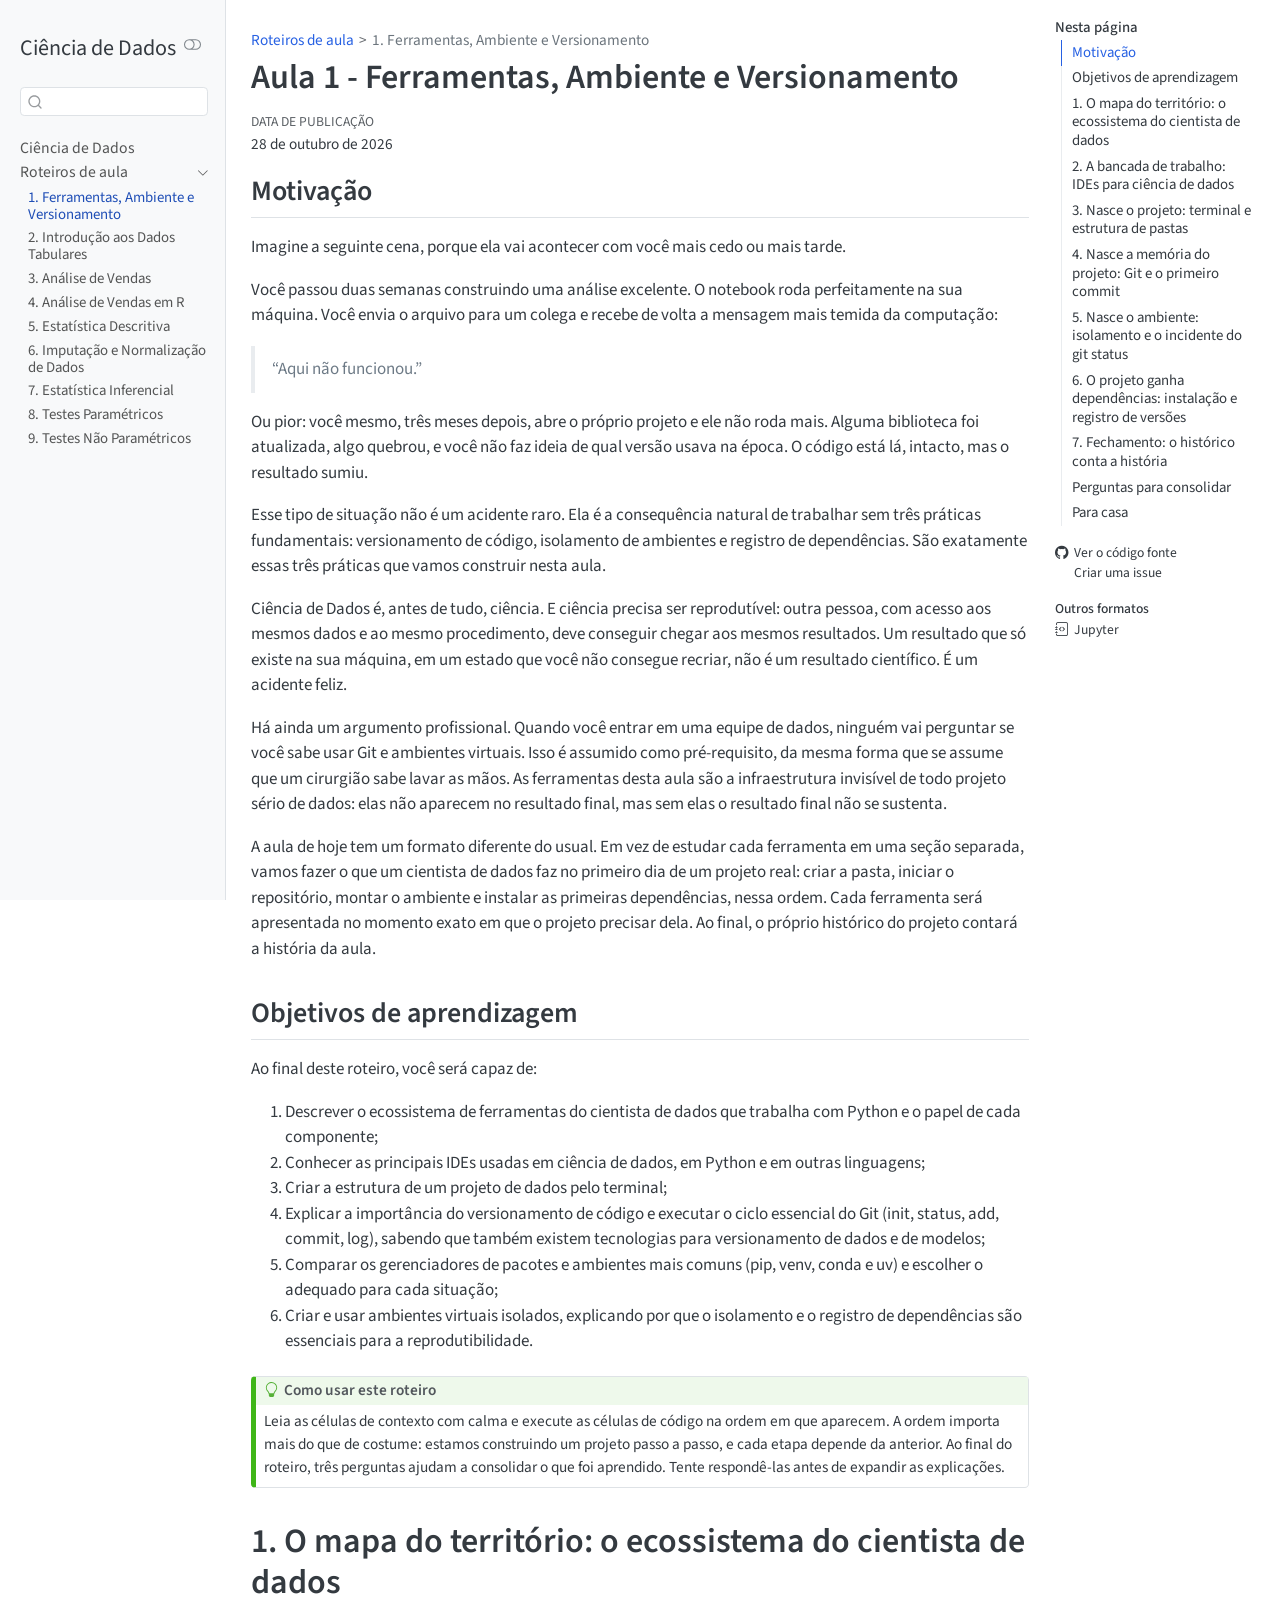
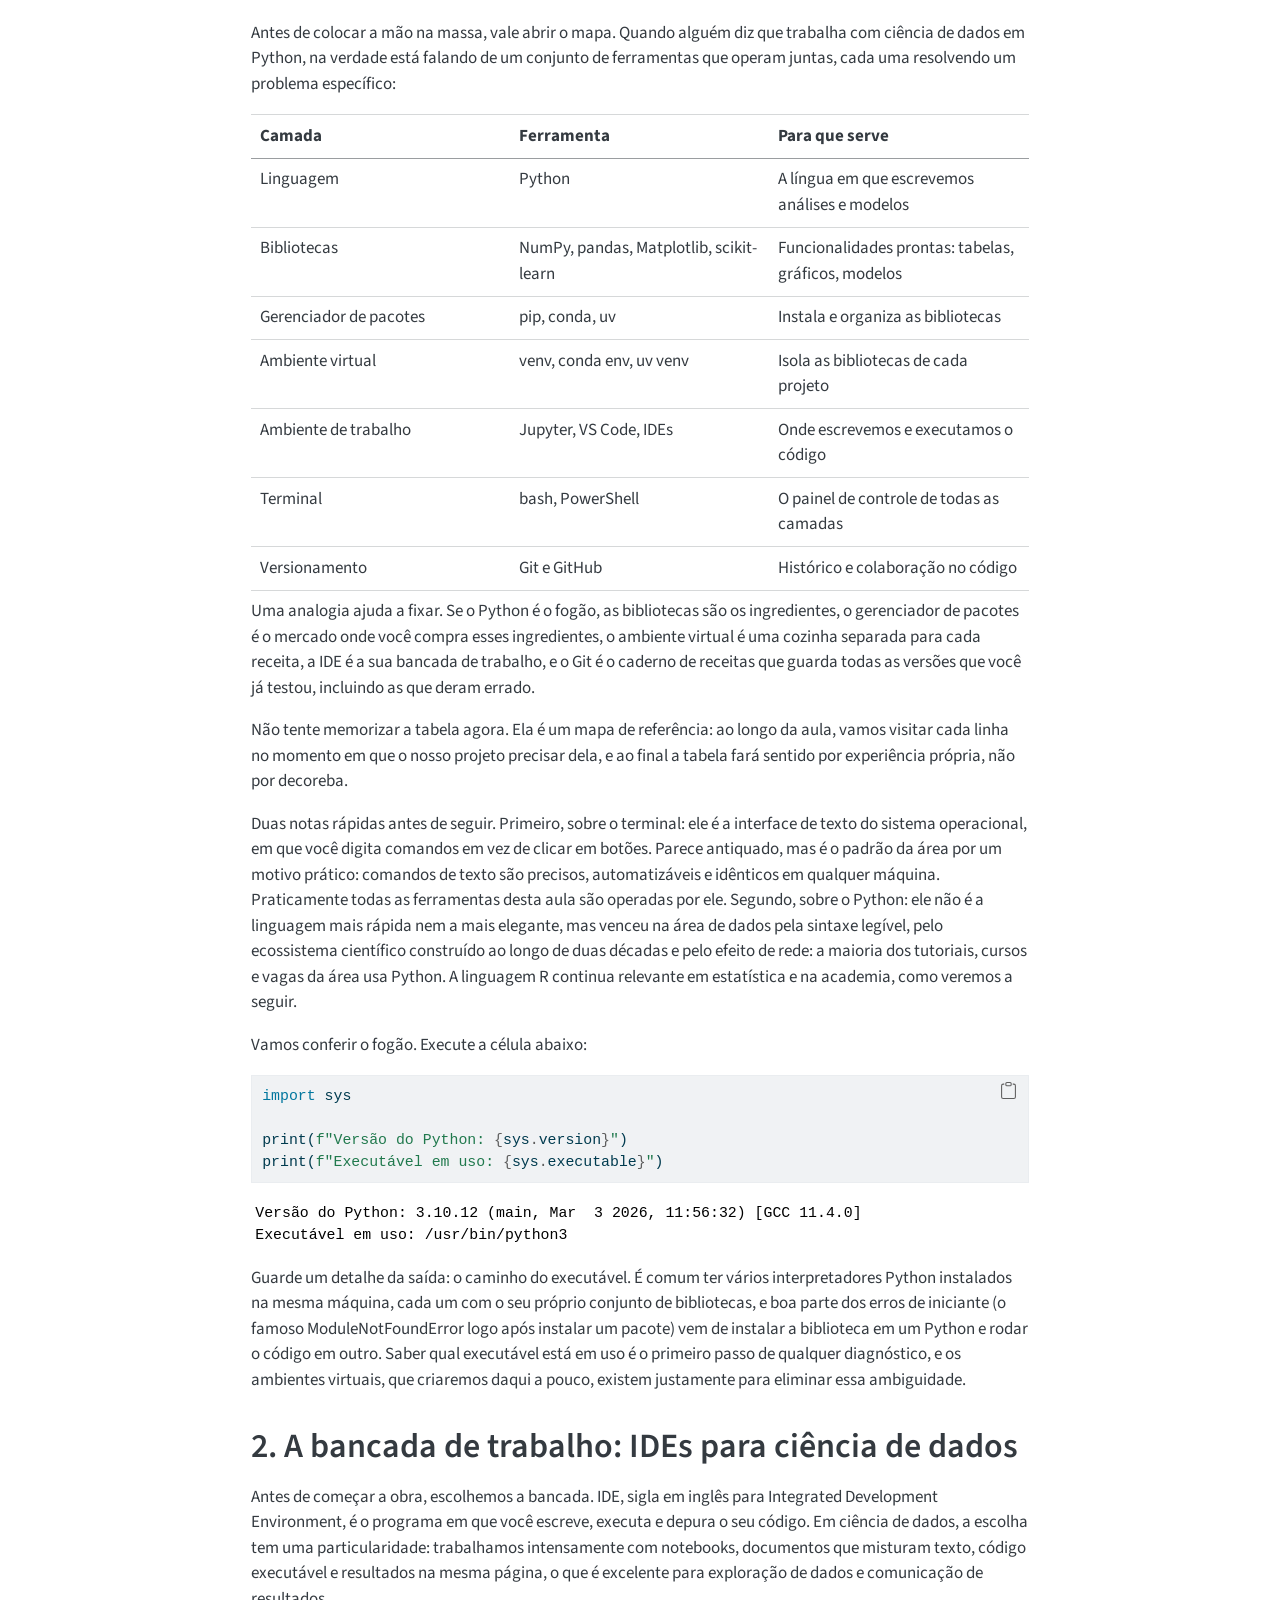
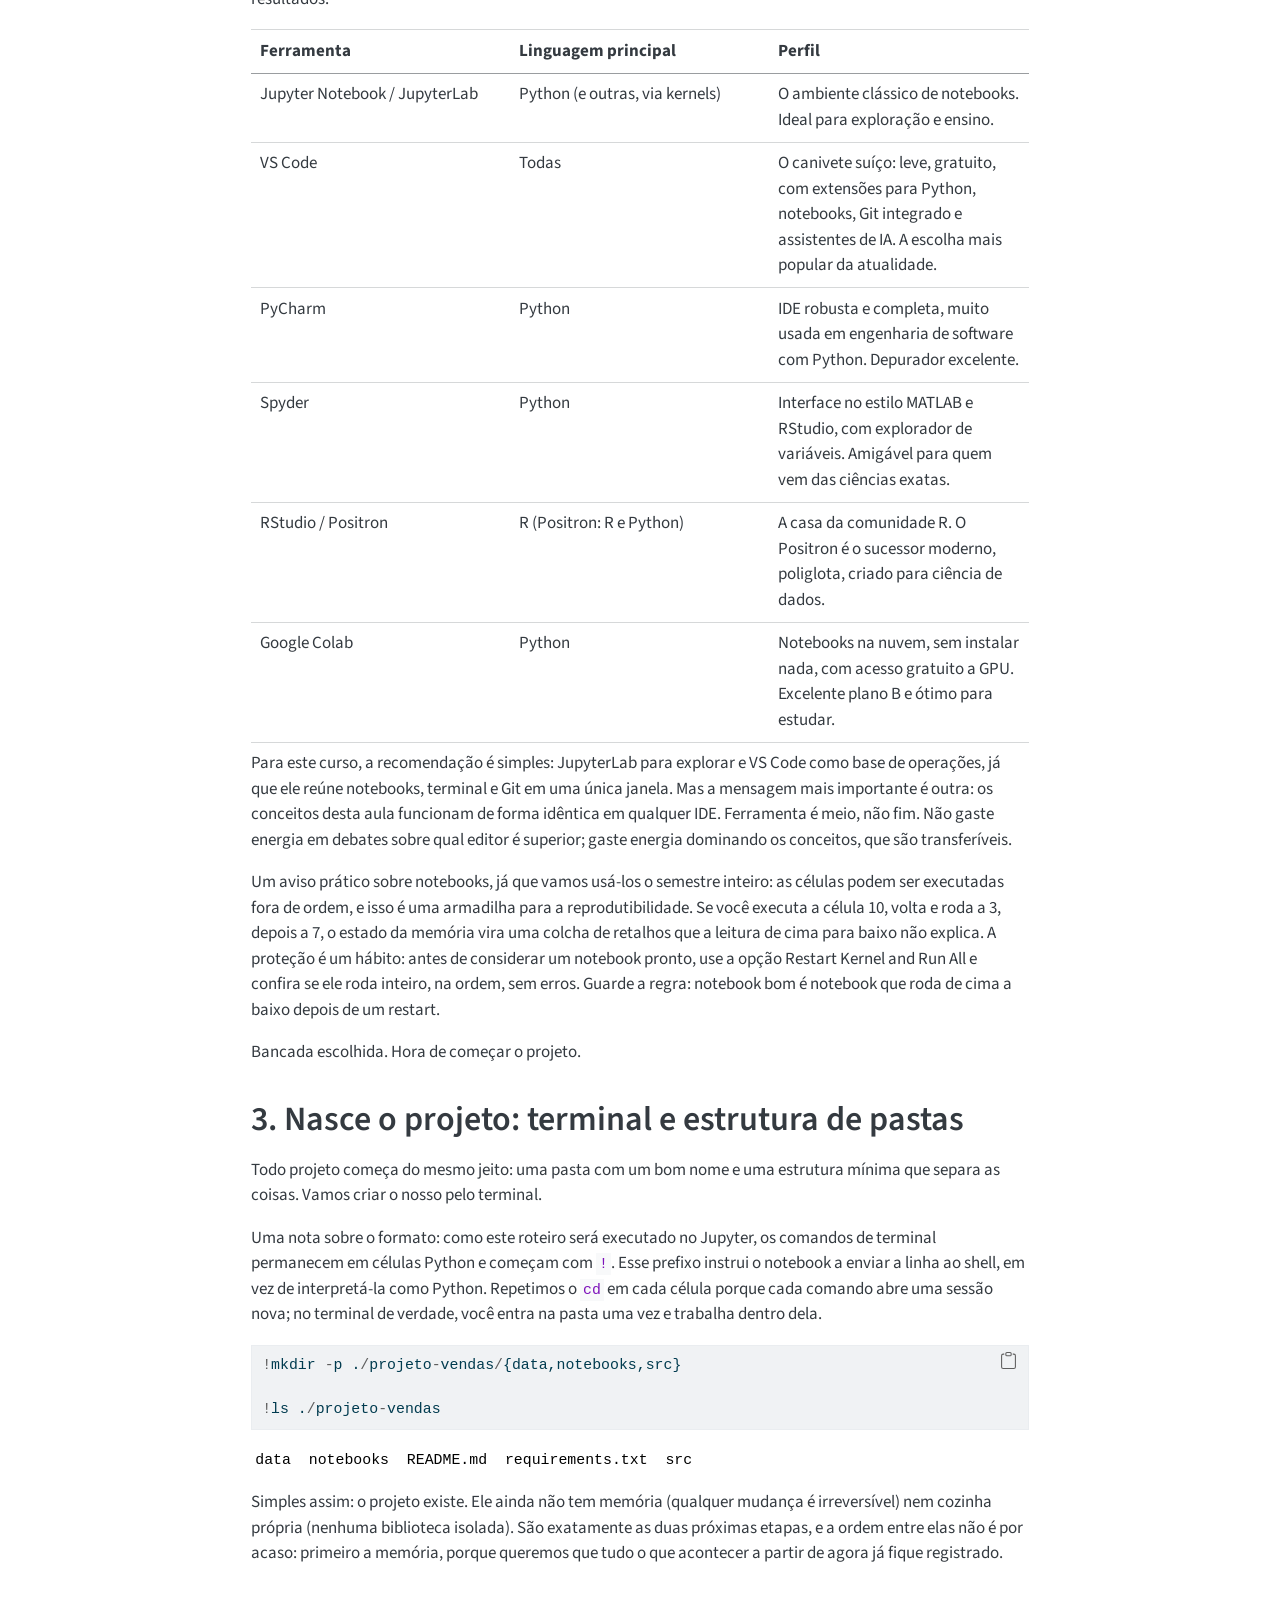
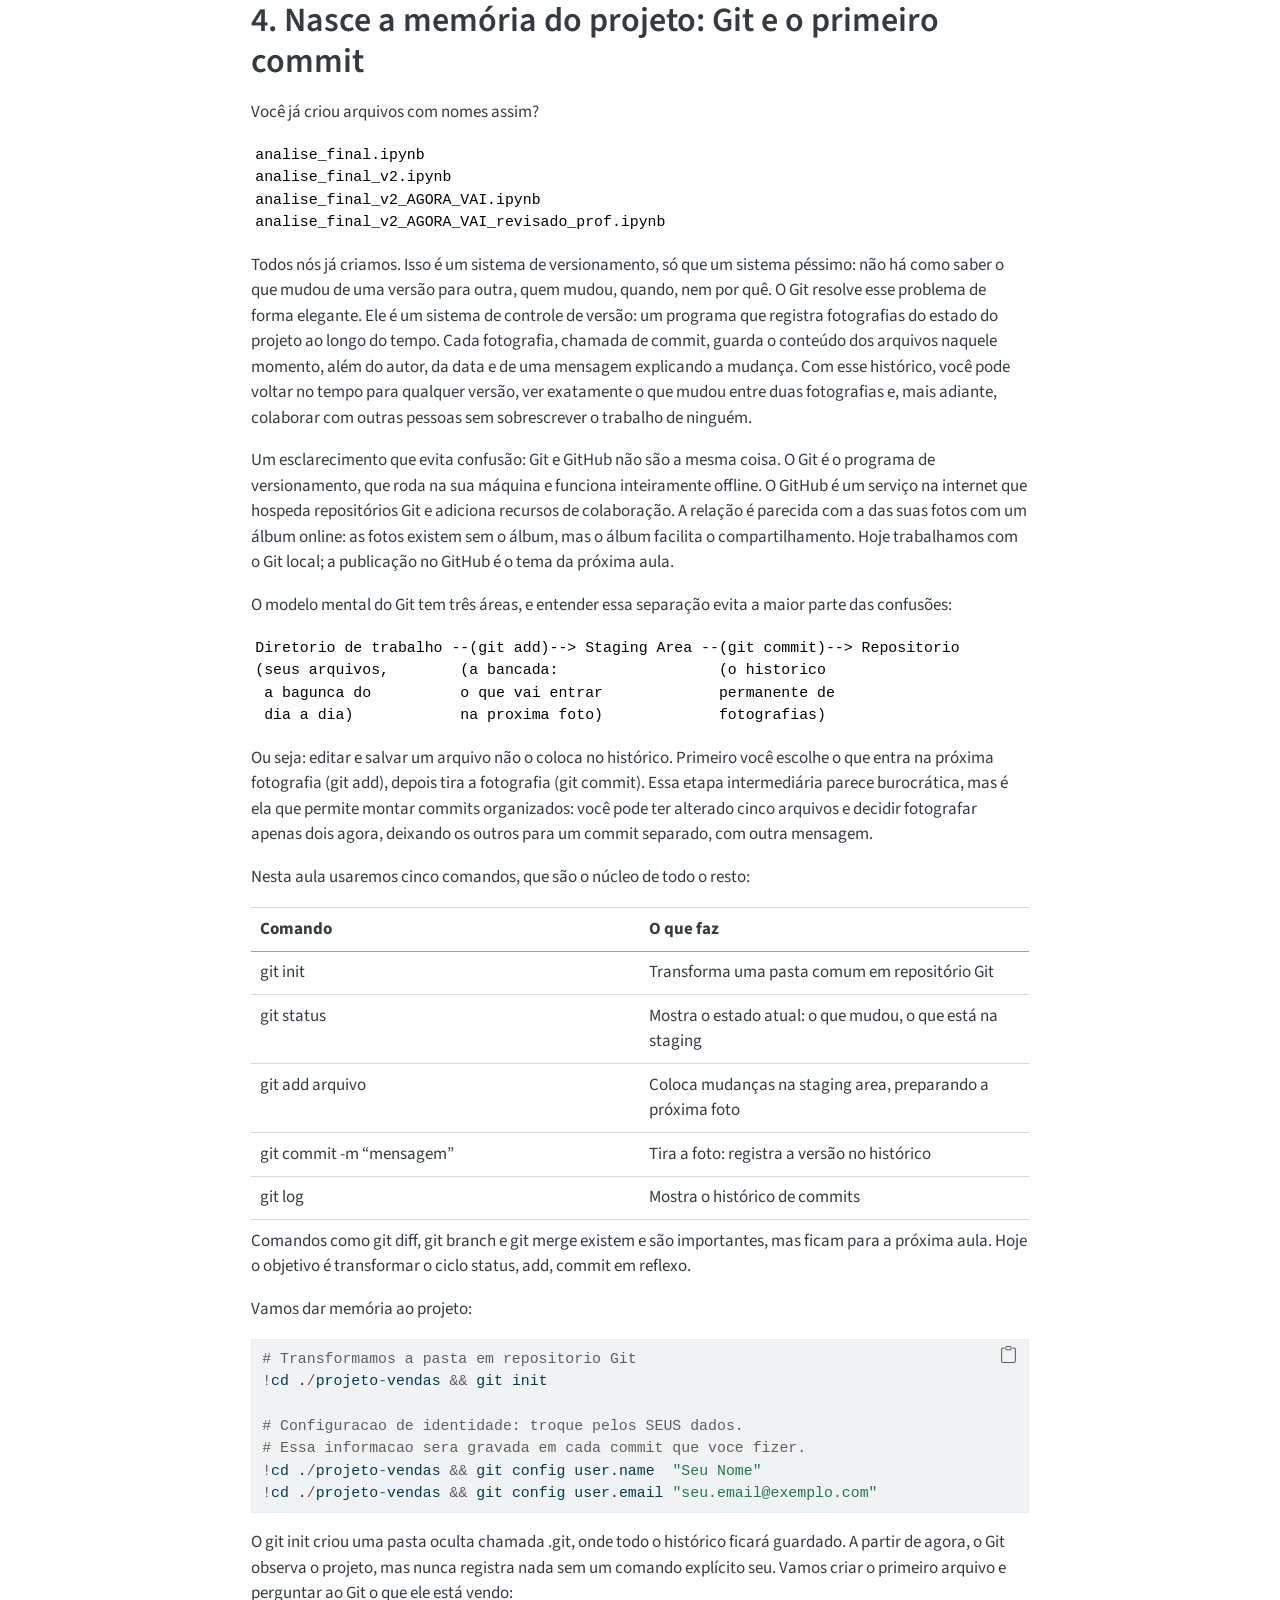
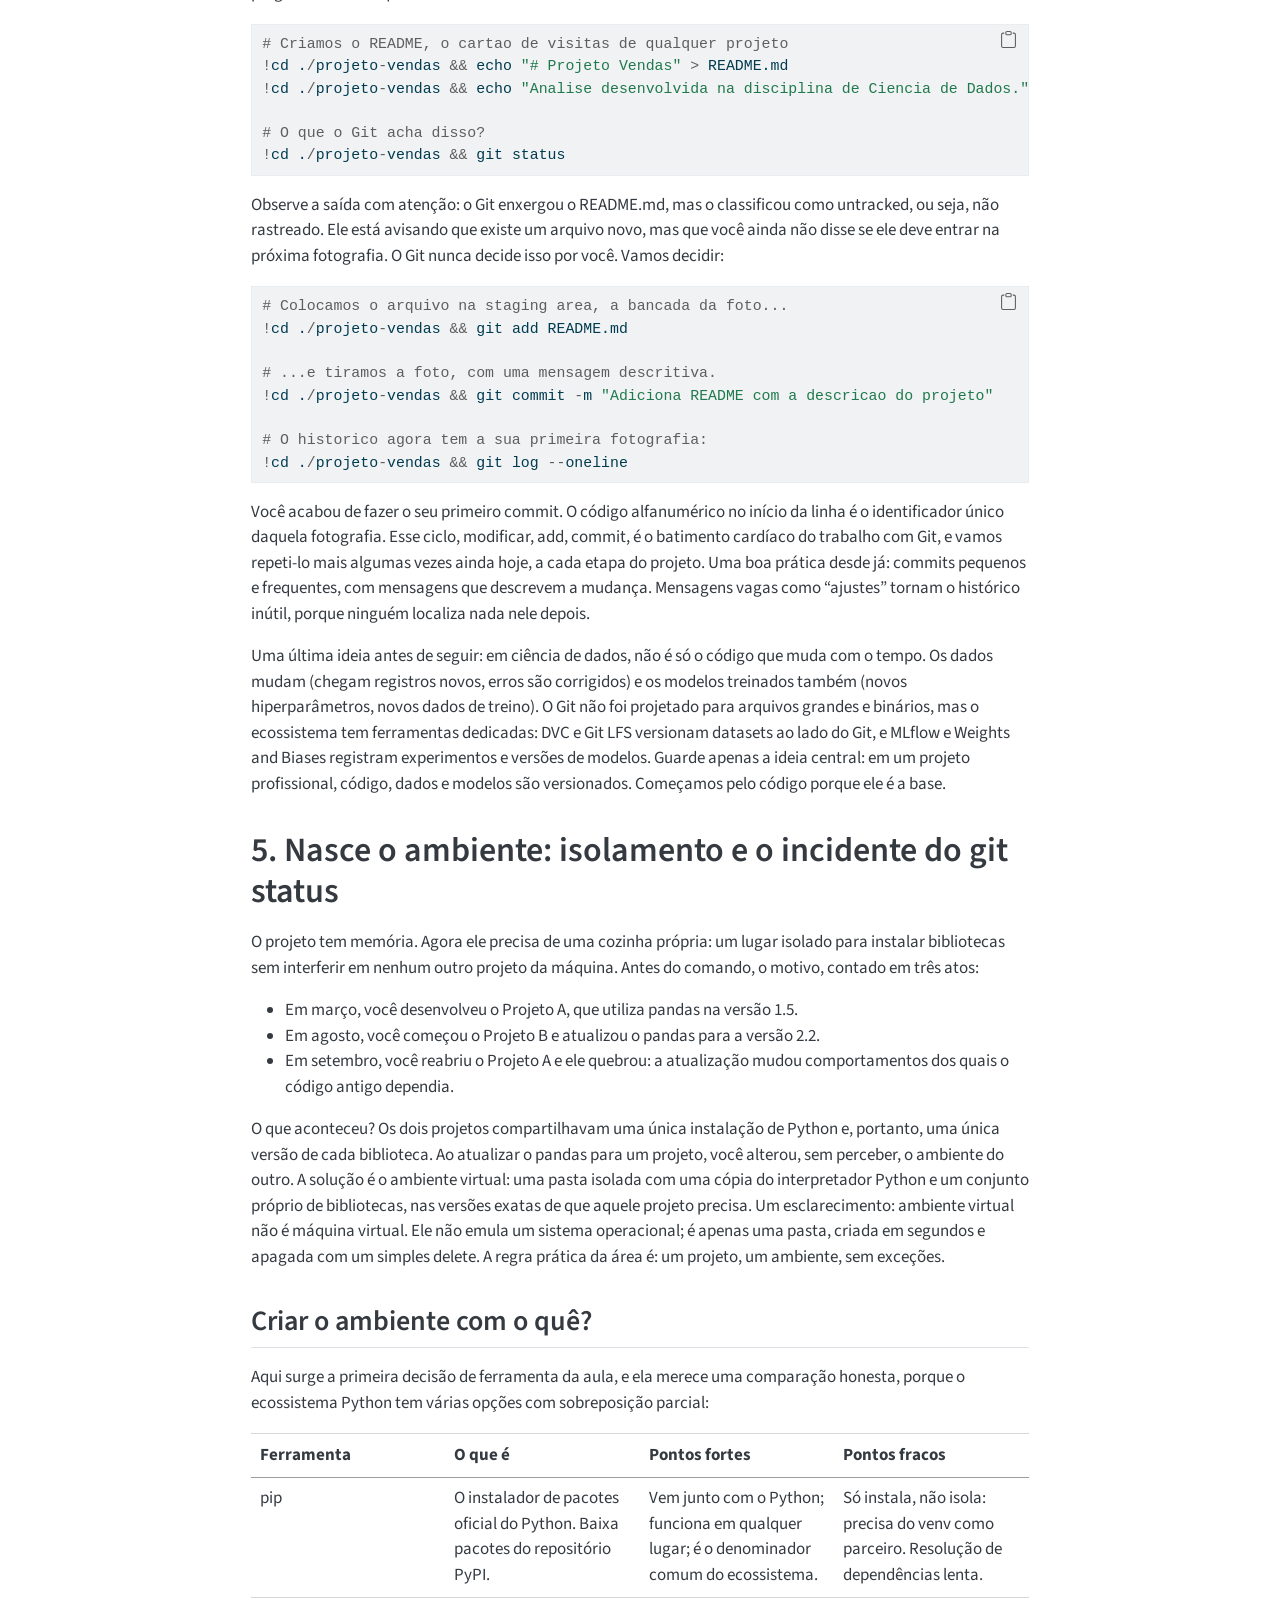
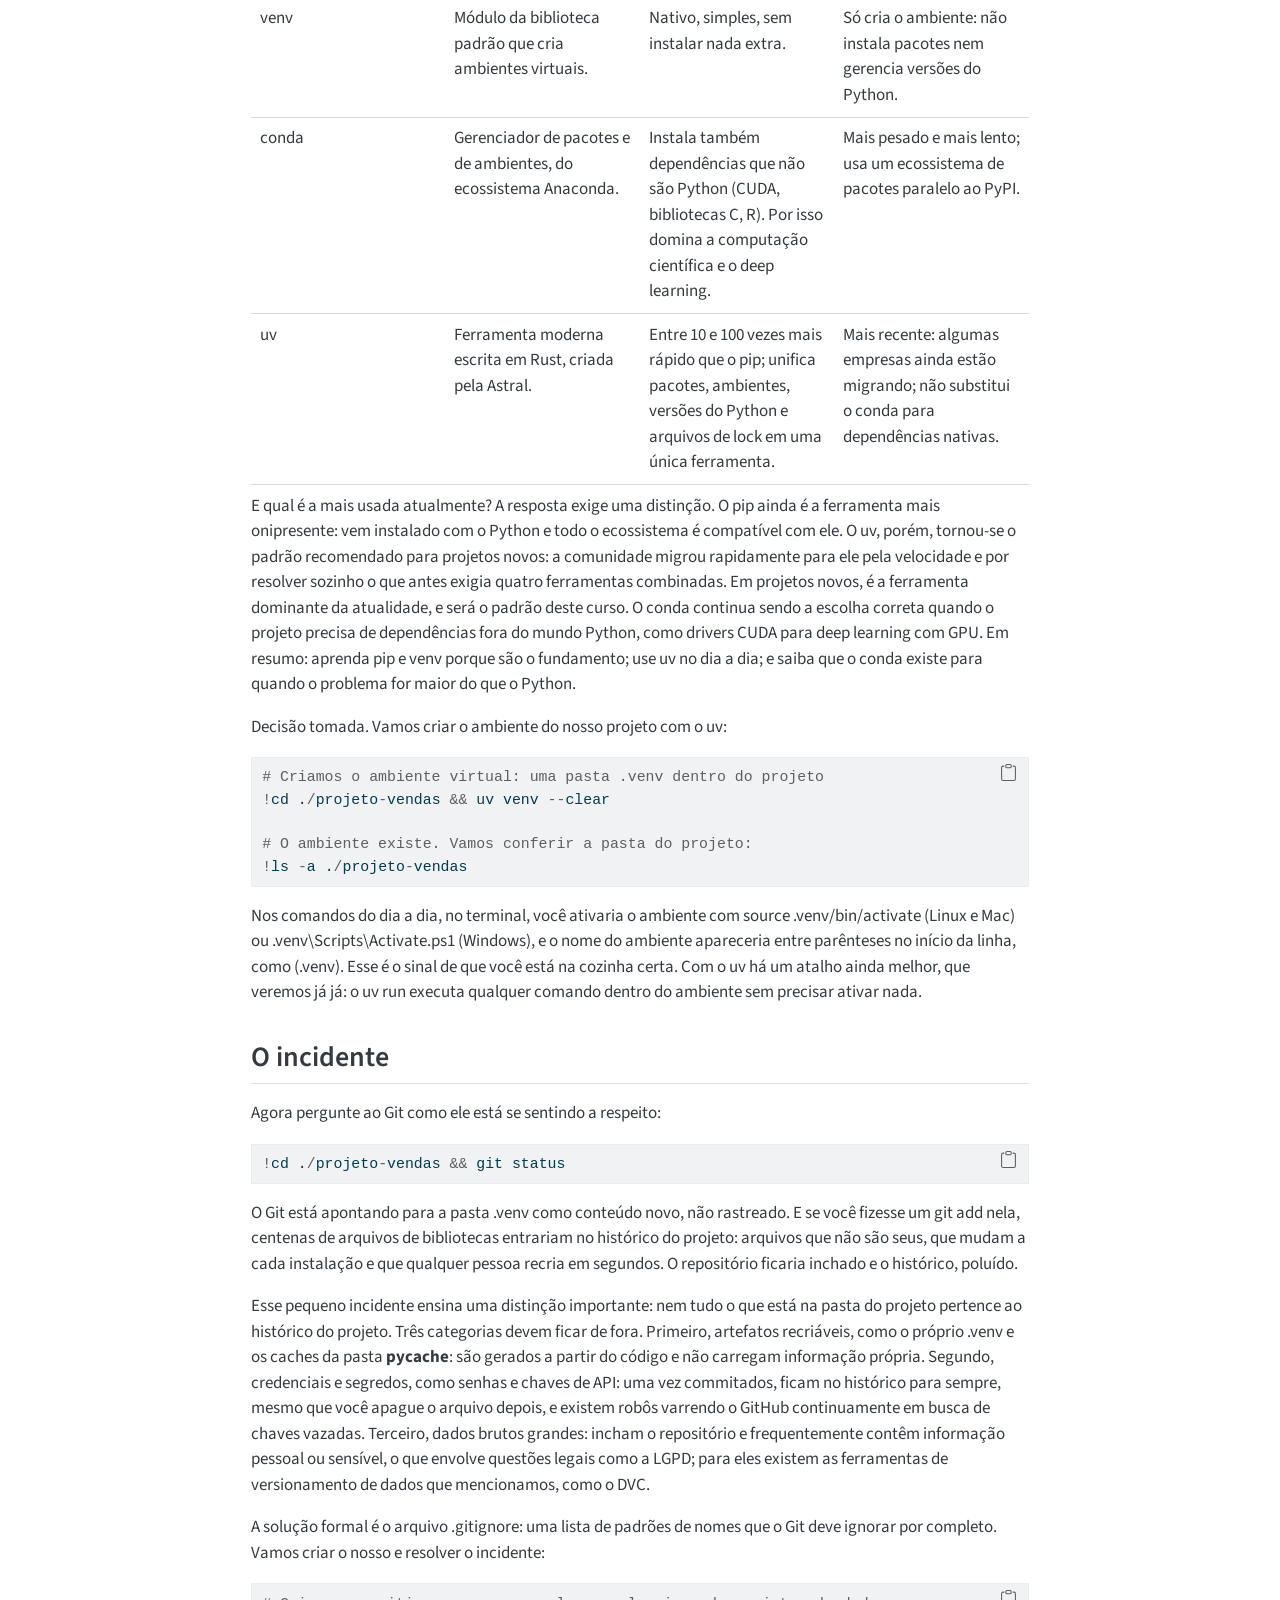
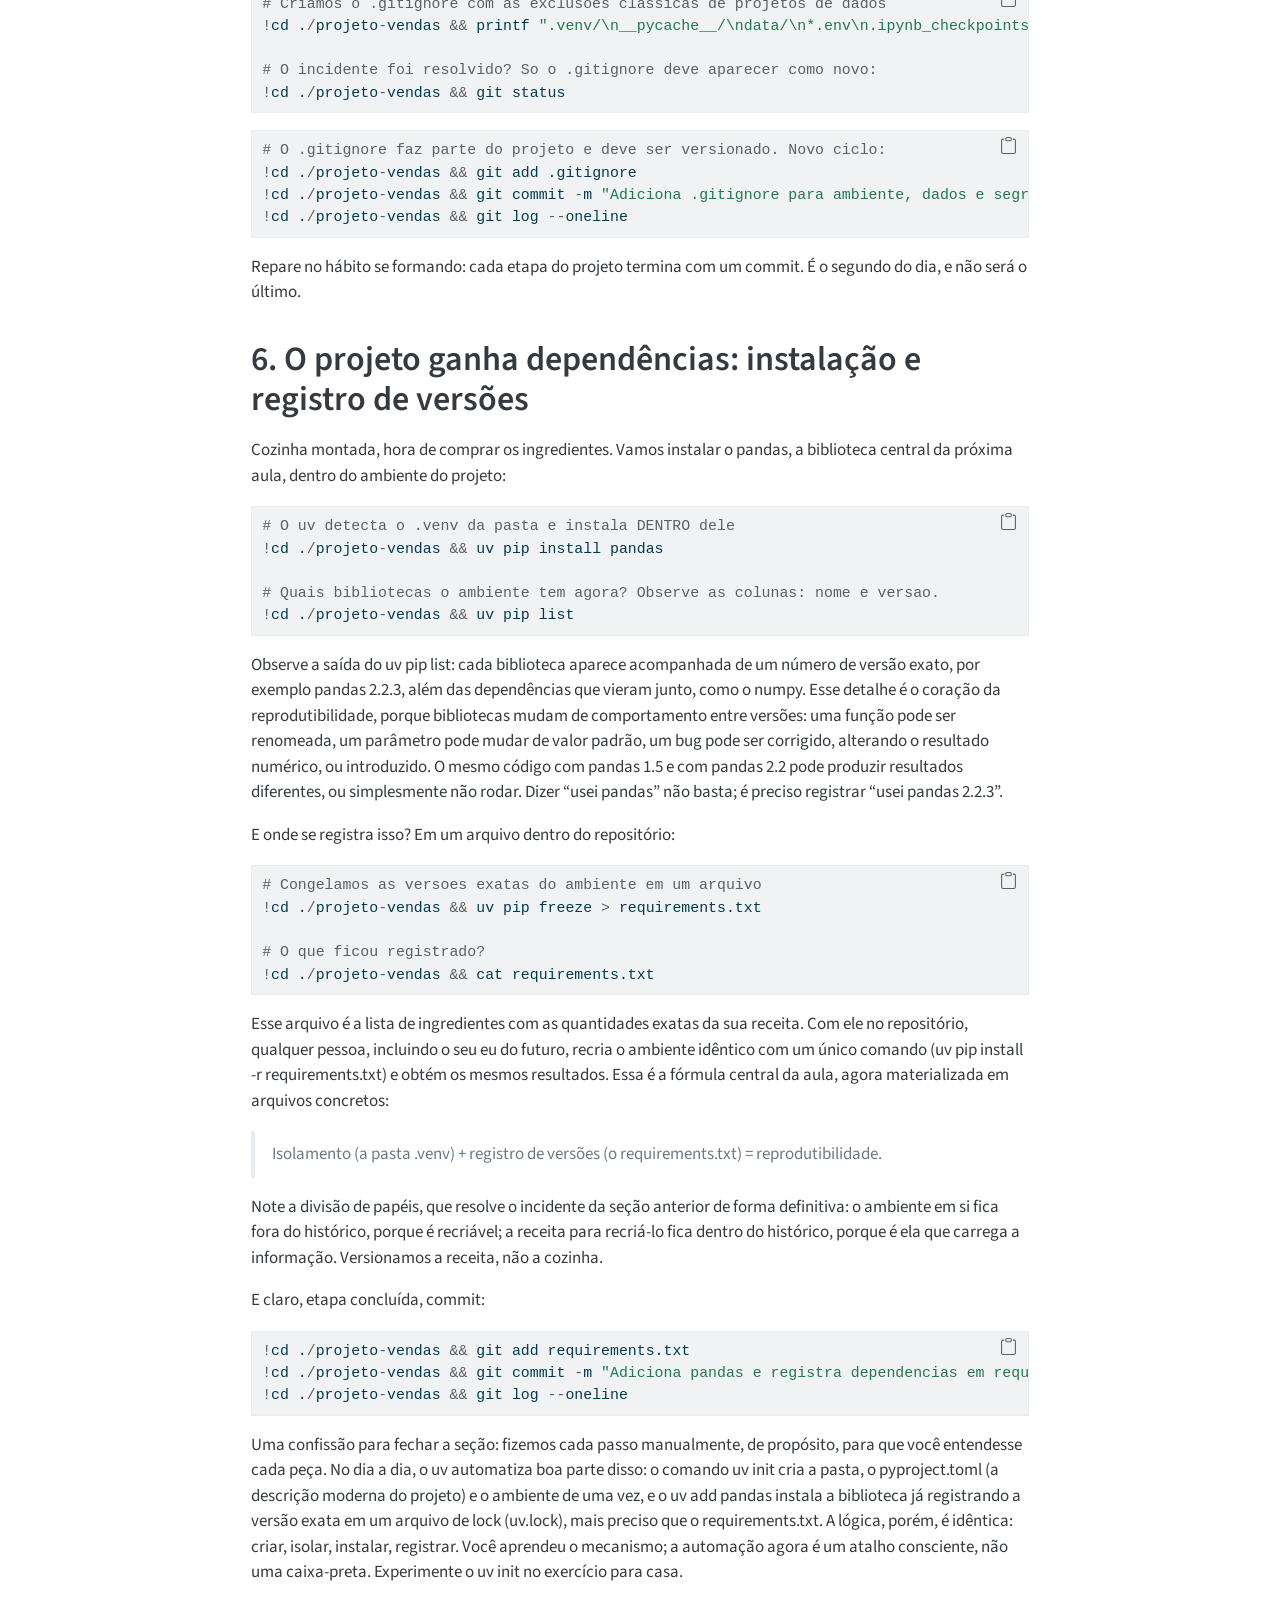
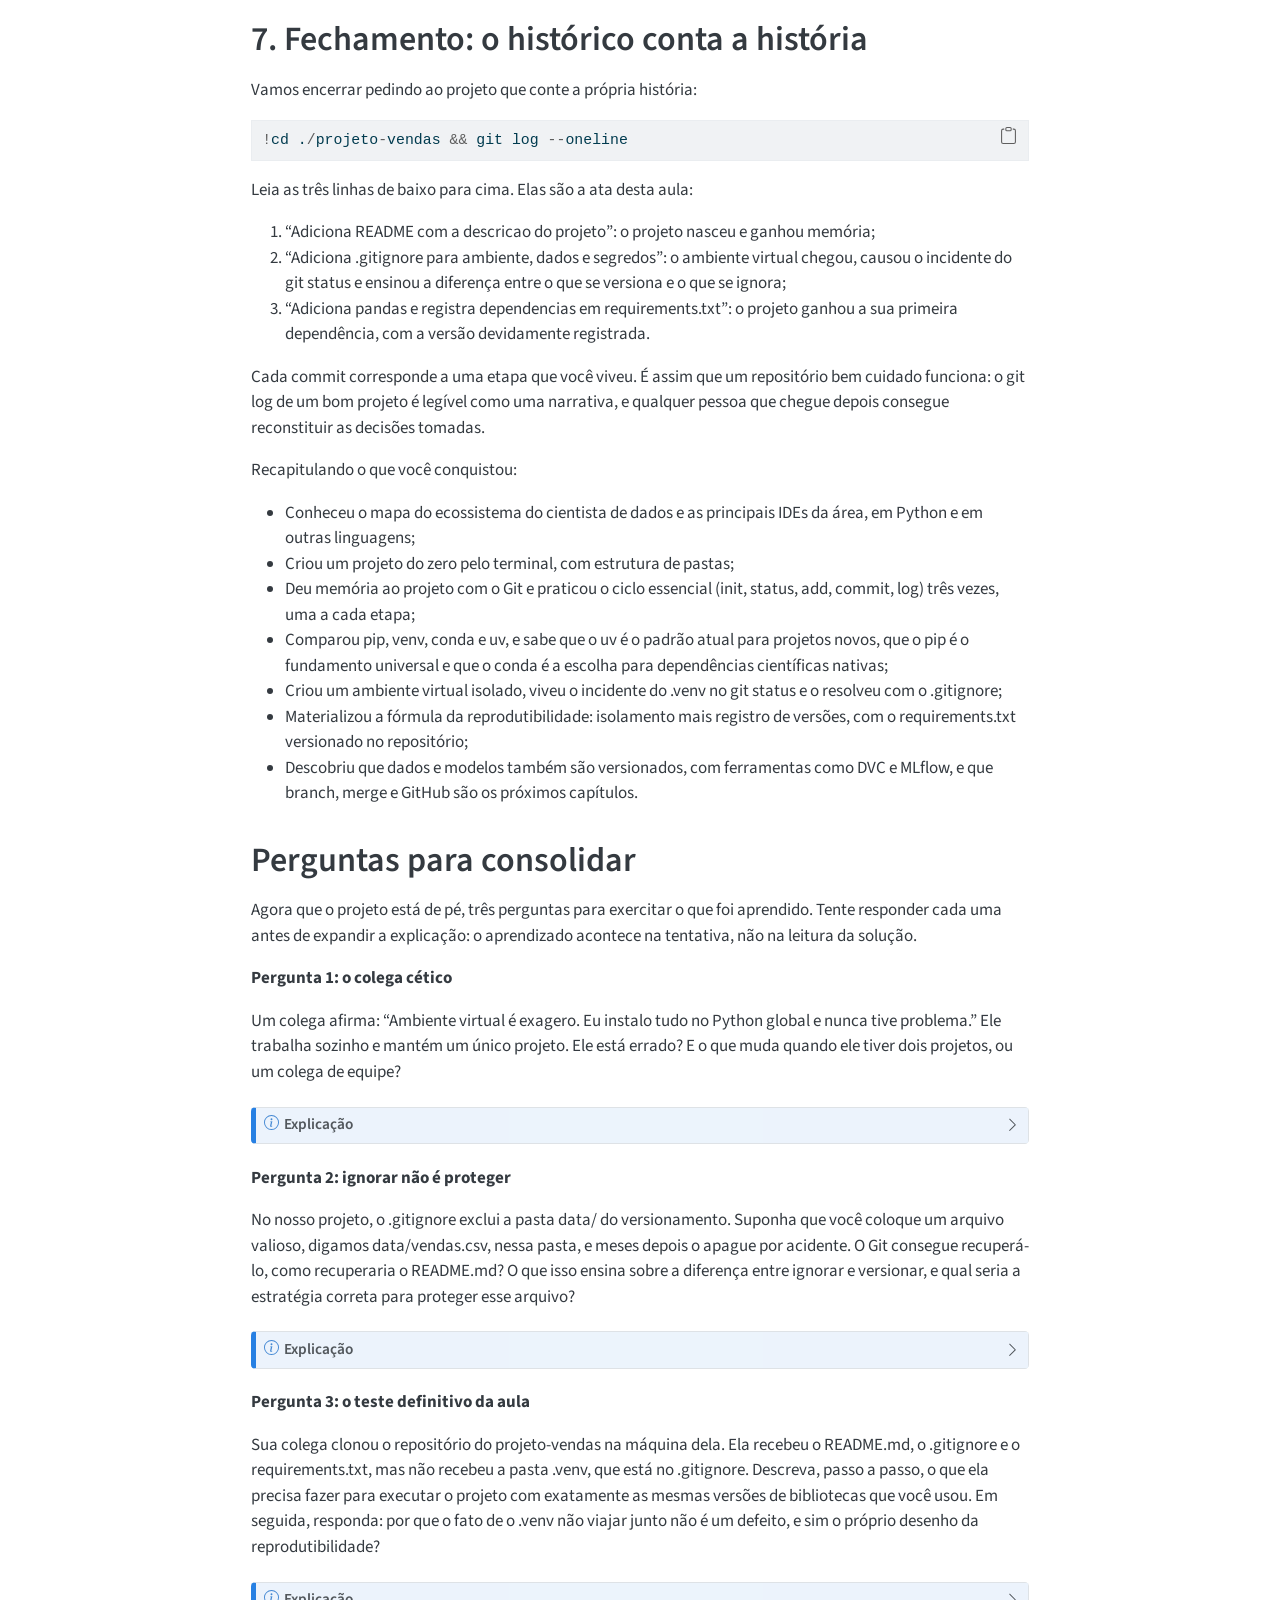
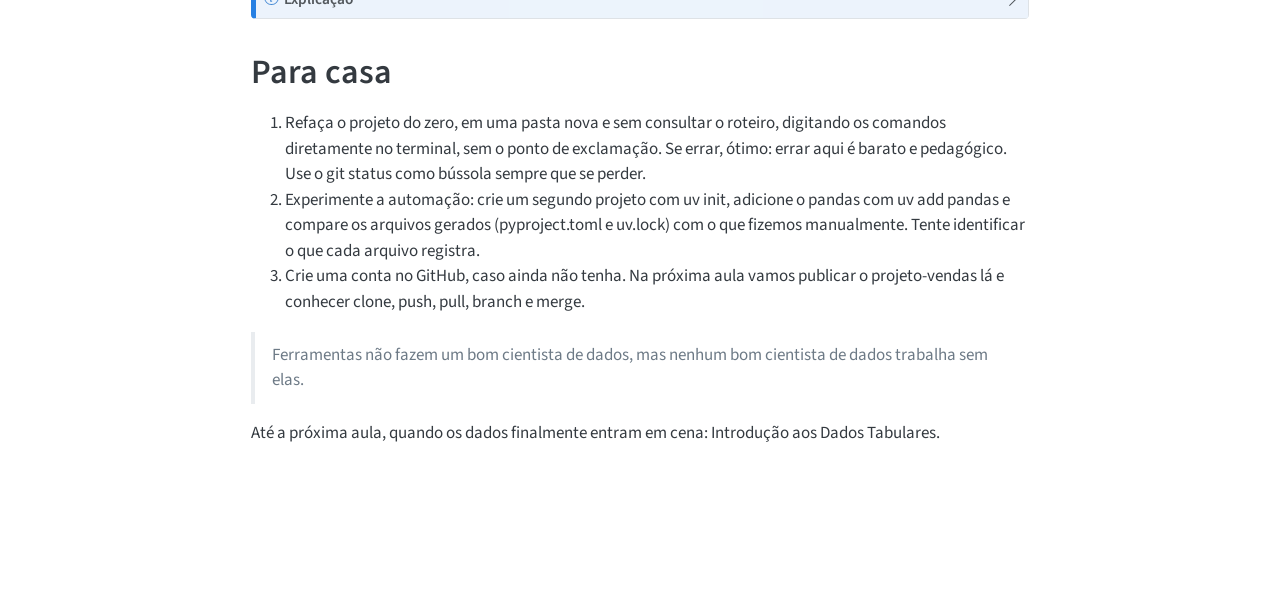
==== commit 5cdf02bb: "Built site for gh-pages" ====
--- a/aulas/01-ferramentas-ambiente-versionamento.html
+++ b/aulas/01-ferramentas-ambiente-versionamento.html
@@ -73,8 +73,8 @@
 <link href="../site_libs/quarto-html/quarto-syntax-highlighting-dark-8ea72dc5fed832574809a9c94082fbbb.css" rel="prefetch" class="quarto-color-scheme quarto-color-alternate" id="quarto-text-highlighting-styles">
 <script src="../site_libs/bootstrap/bootstrap.min.js"></script>
 <link href="../site_libs/bootstrap/bootstrap-icons.css" rel="stylesheet">
-<link href="../site_libs/bootstrap/bootstrap-31c5116dce638bf40351868cd08965ef.min.css" rel="stylesheet" append-hash="true" class="quarto-color-scheme" id="quarto-bootstrap" data-mode="light">
-<link href="../site_libs/bootstrap/bootstrap-dark-ba99d7a9af36e81ac0abe239f9976969.min.css" rel="prefetch" append-hash="true" class="quarto-color-scheme quarto-color-alternate" id="quarto-bootstrap" data-mode="dark">
+<link href="../site_libs/bootstrap/bootstrap-64f59254aa43c93349501a030c45d5dc.min.css" rel="stylesheet" append-hash="true" class="quarto-color-scheme" id="quarto-bootstrap" data-mode="light">
+<link href="../site_libs/bootstrap/bootstrap-dark-df031567890e0b1dd1e56f9d9d9bed69.min.css" rel="prefetch" append-hash="true" class="quarto-color-scheme quarto-color-alternate" id="quarto-bootstrap" data-mode="dark">
 <script id="quarto-search-options" type="application/json">{
   "location": "sidebar",
   "copy-button": false,
@@ -259,7 +259,7 @@
     <div>
     <div class="quarto-title-meta-heading">Data de Publicação</div>
     <div class="quarto-title-meta-contents">
-      <p class="date">19 de outubro de 2026</p>
+      <p class="date">28 de outubro de 2026</p>
     </div>
   </div>
   
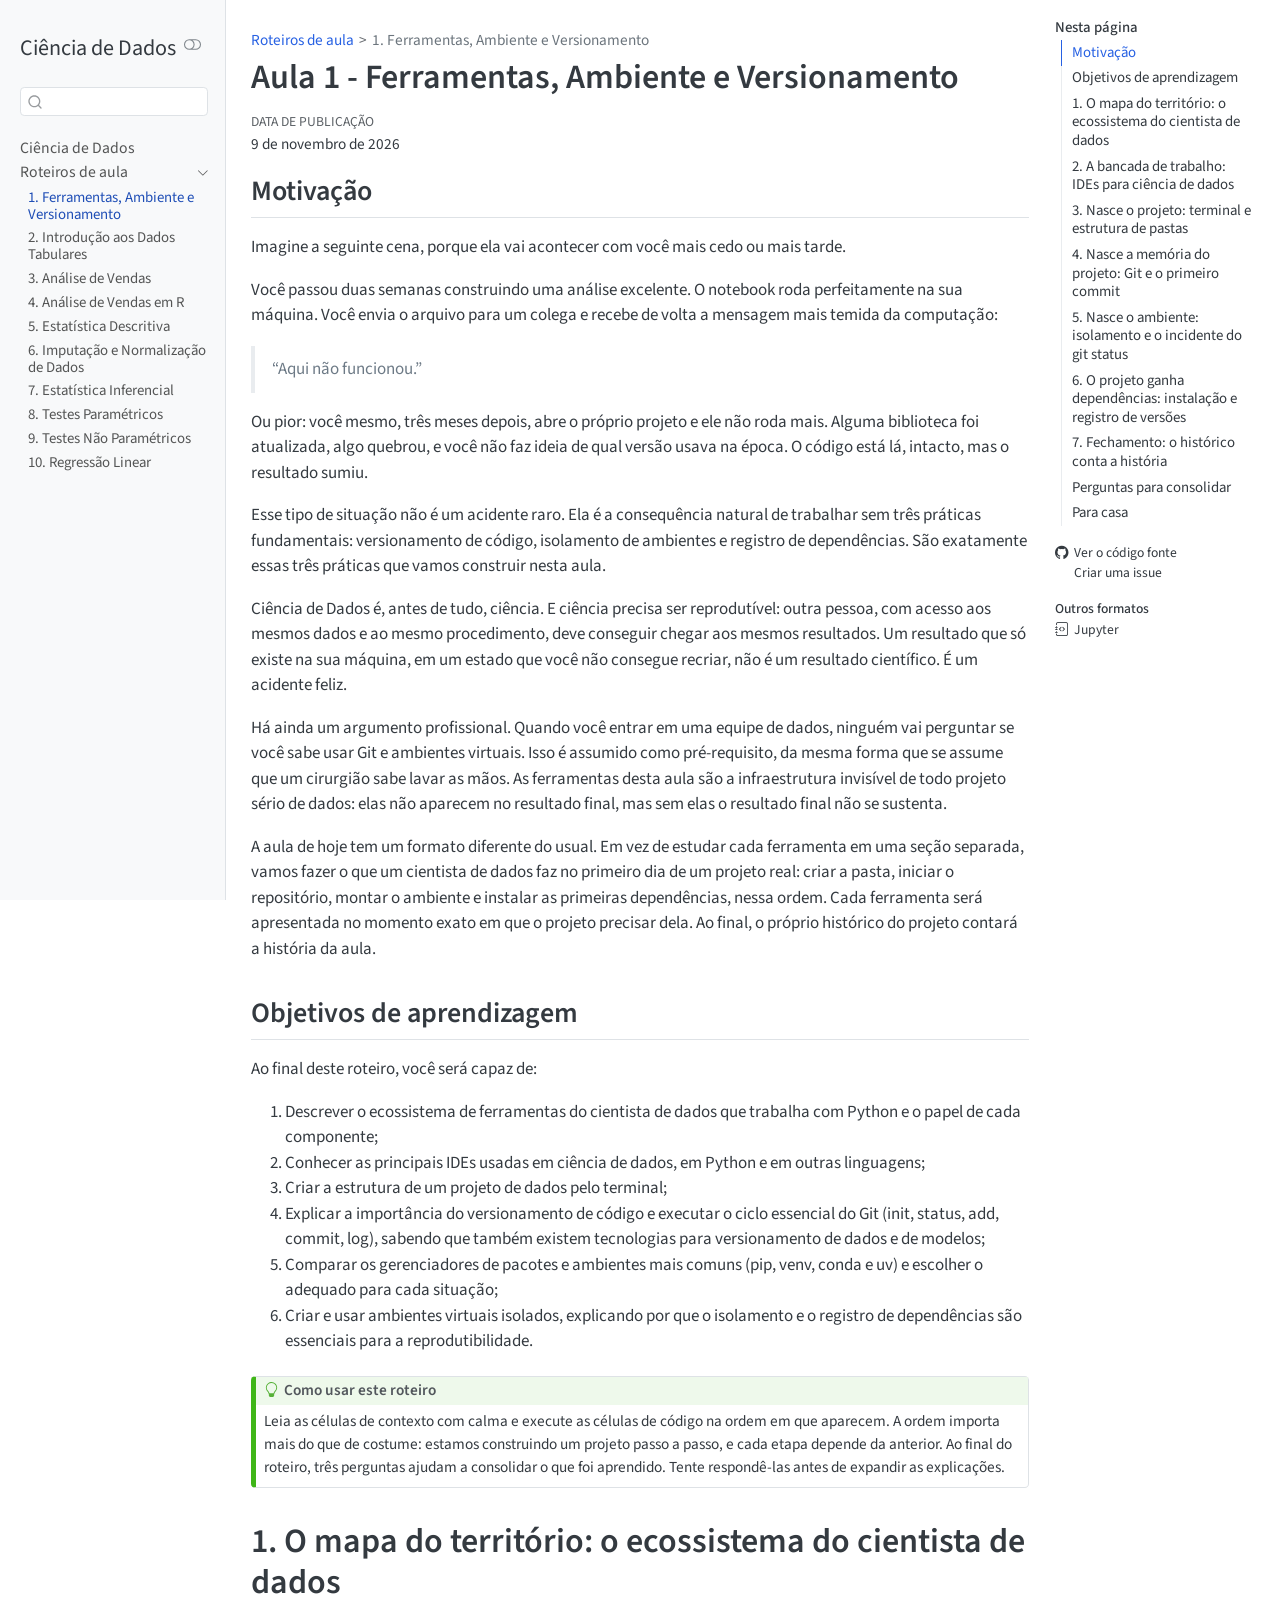
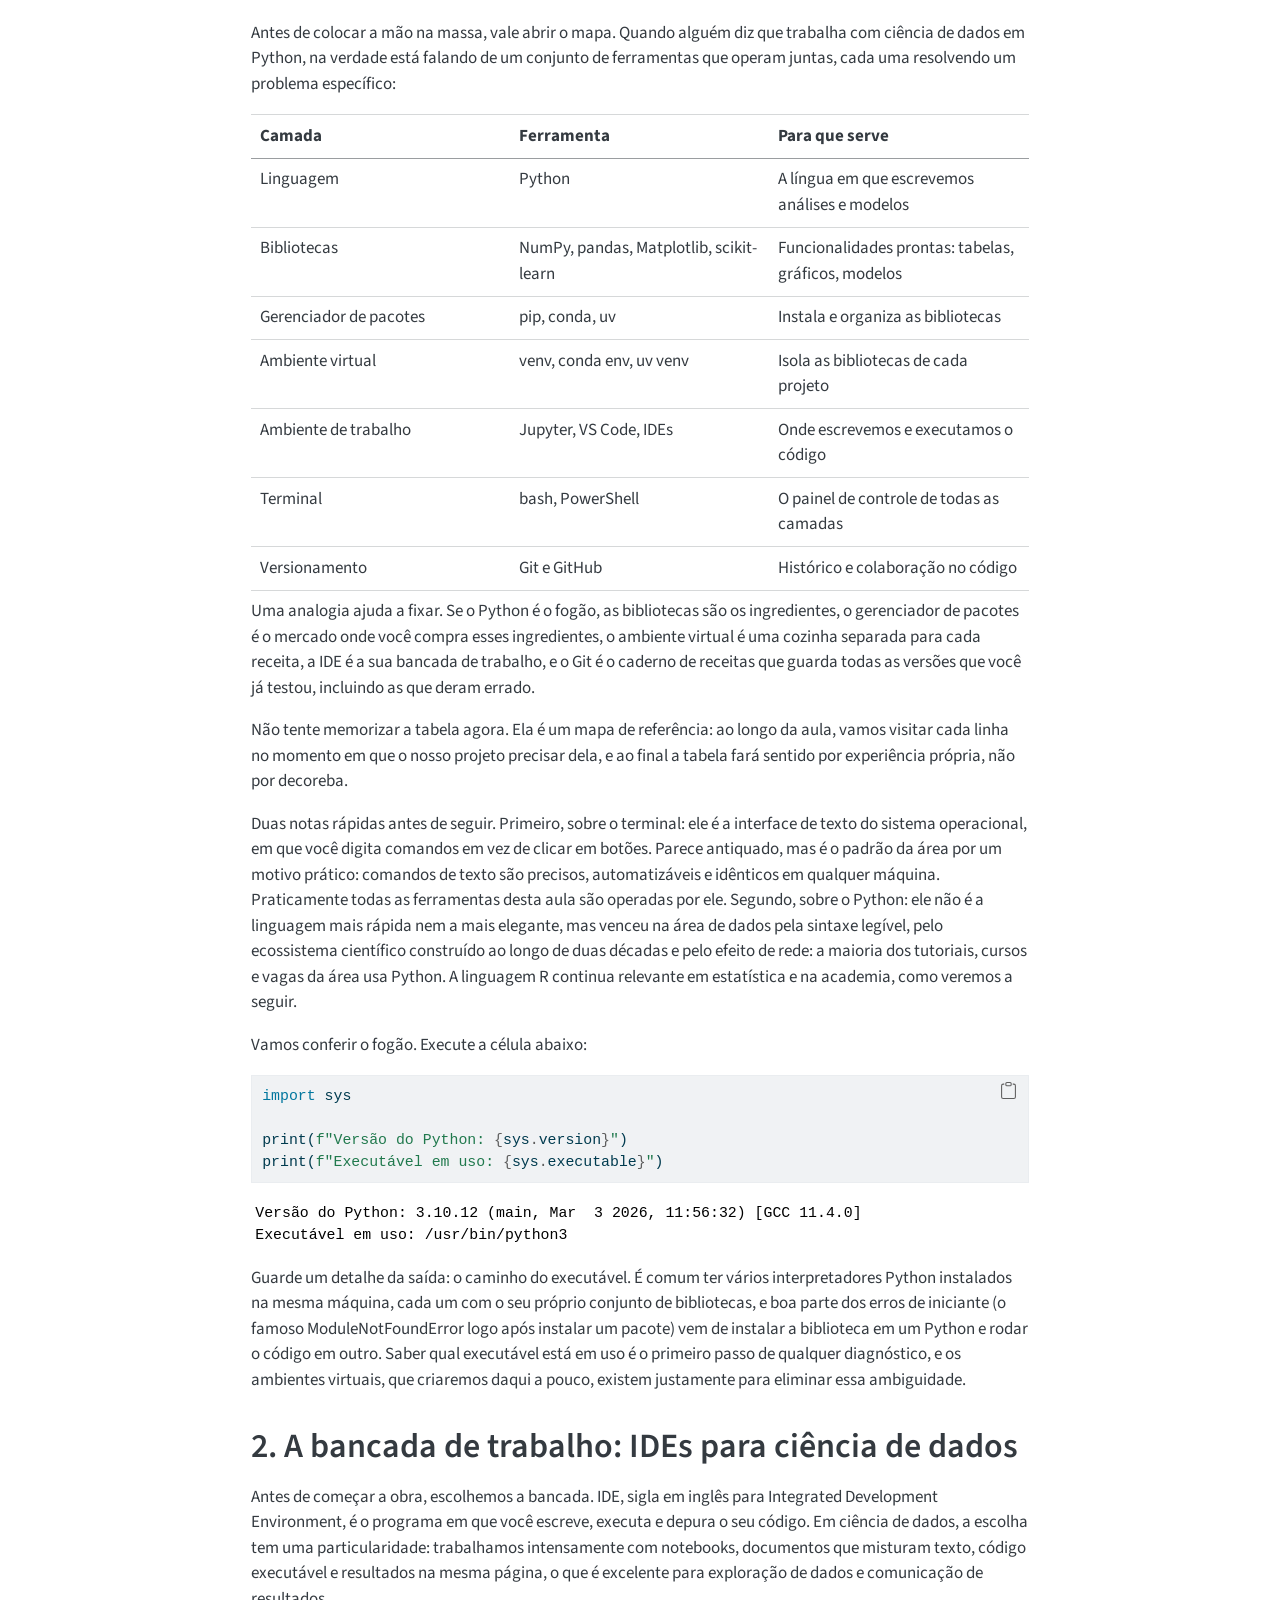
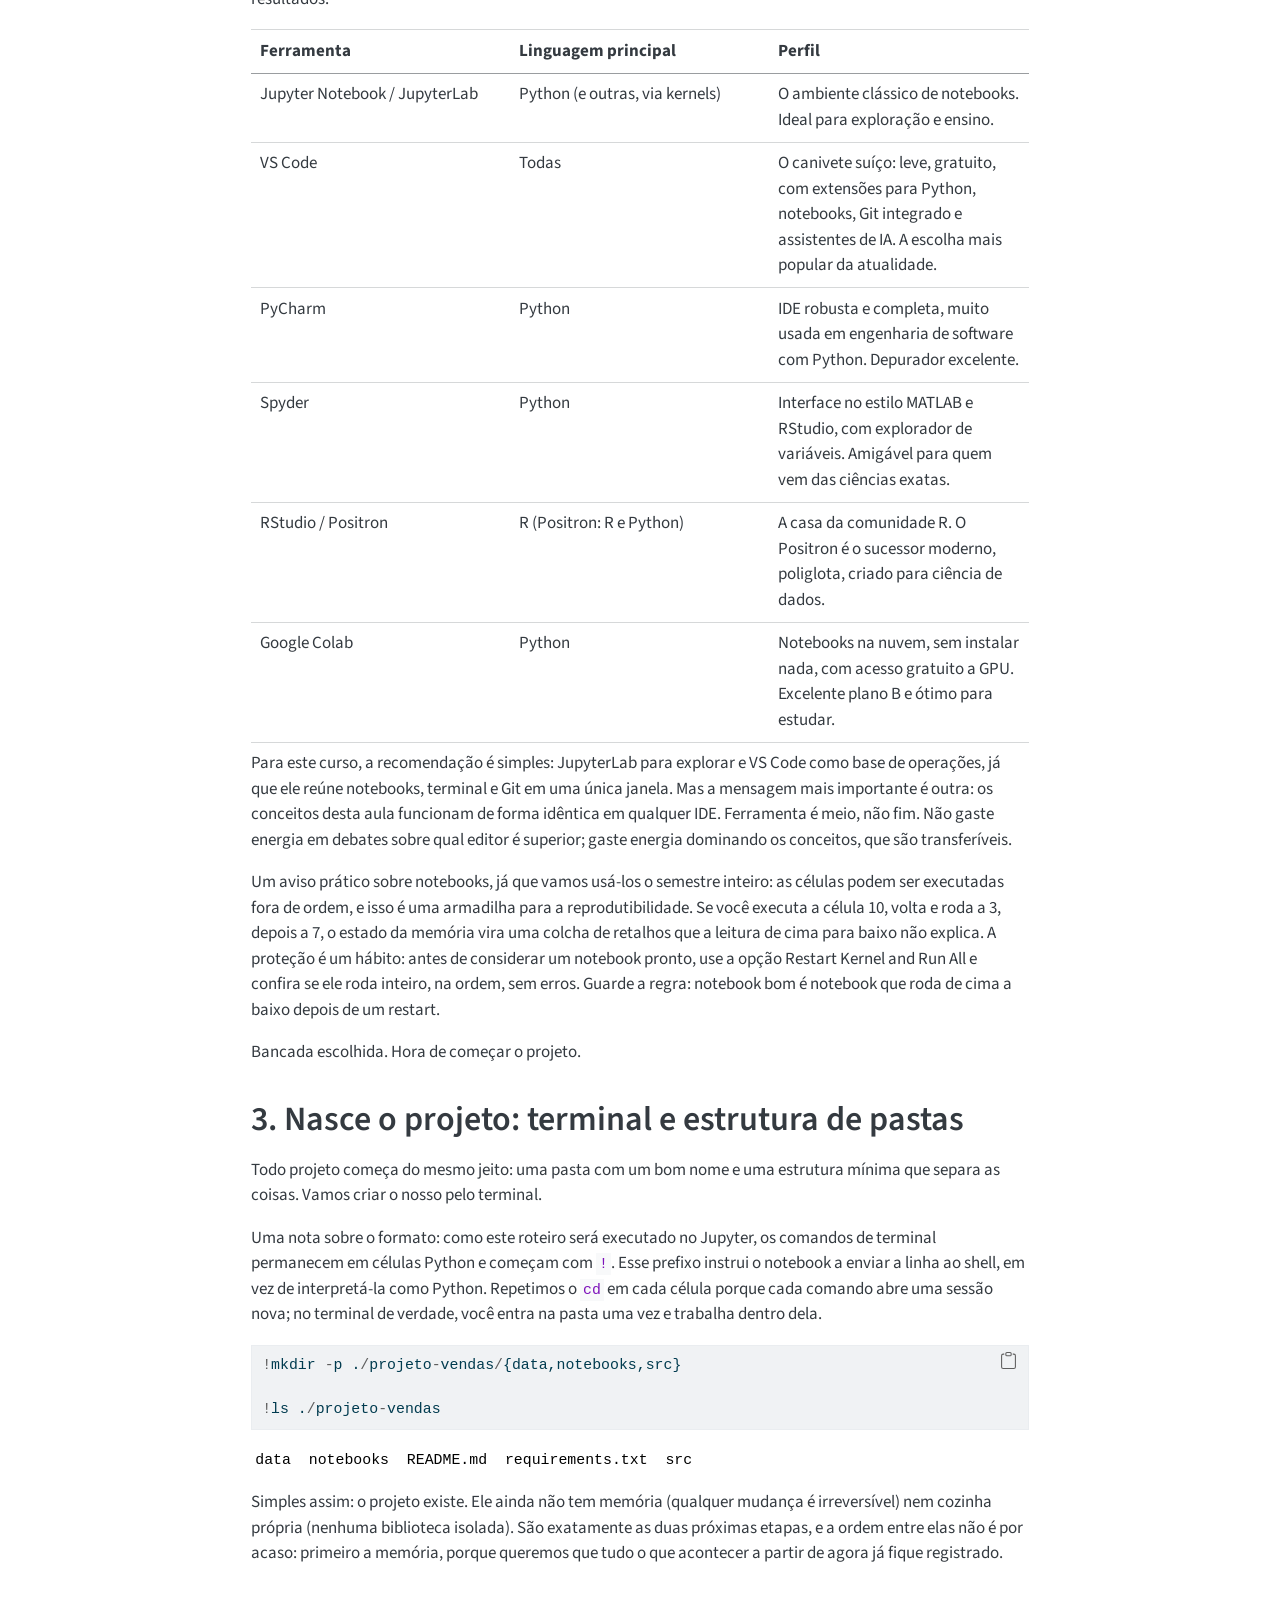
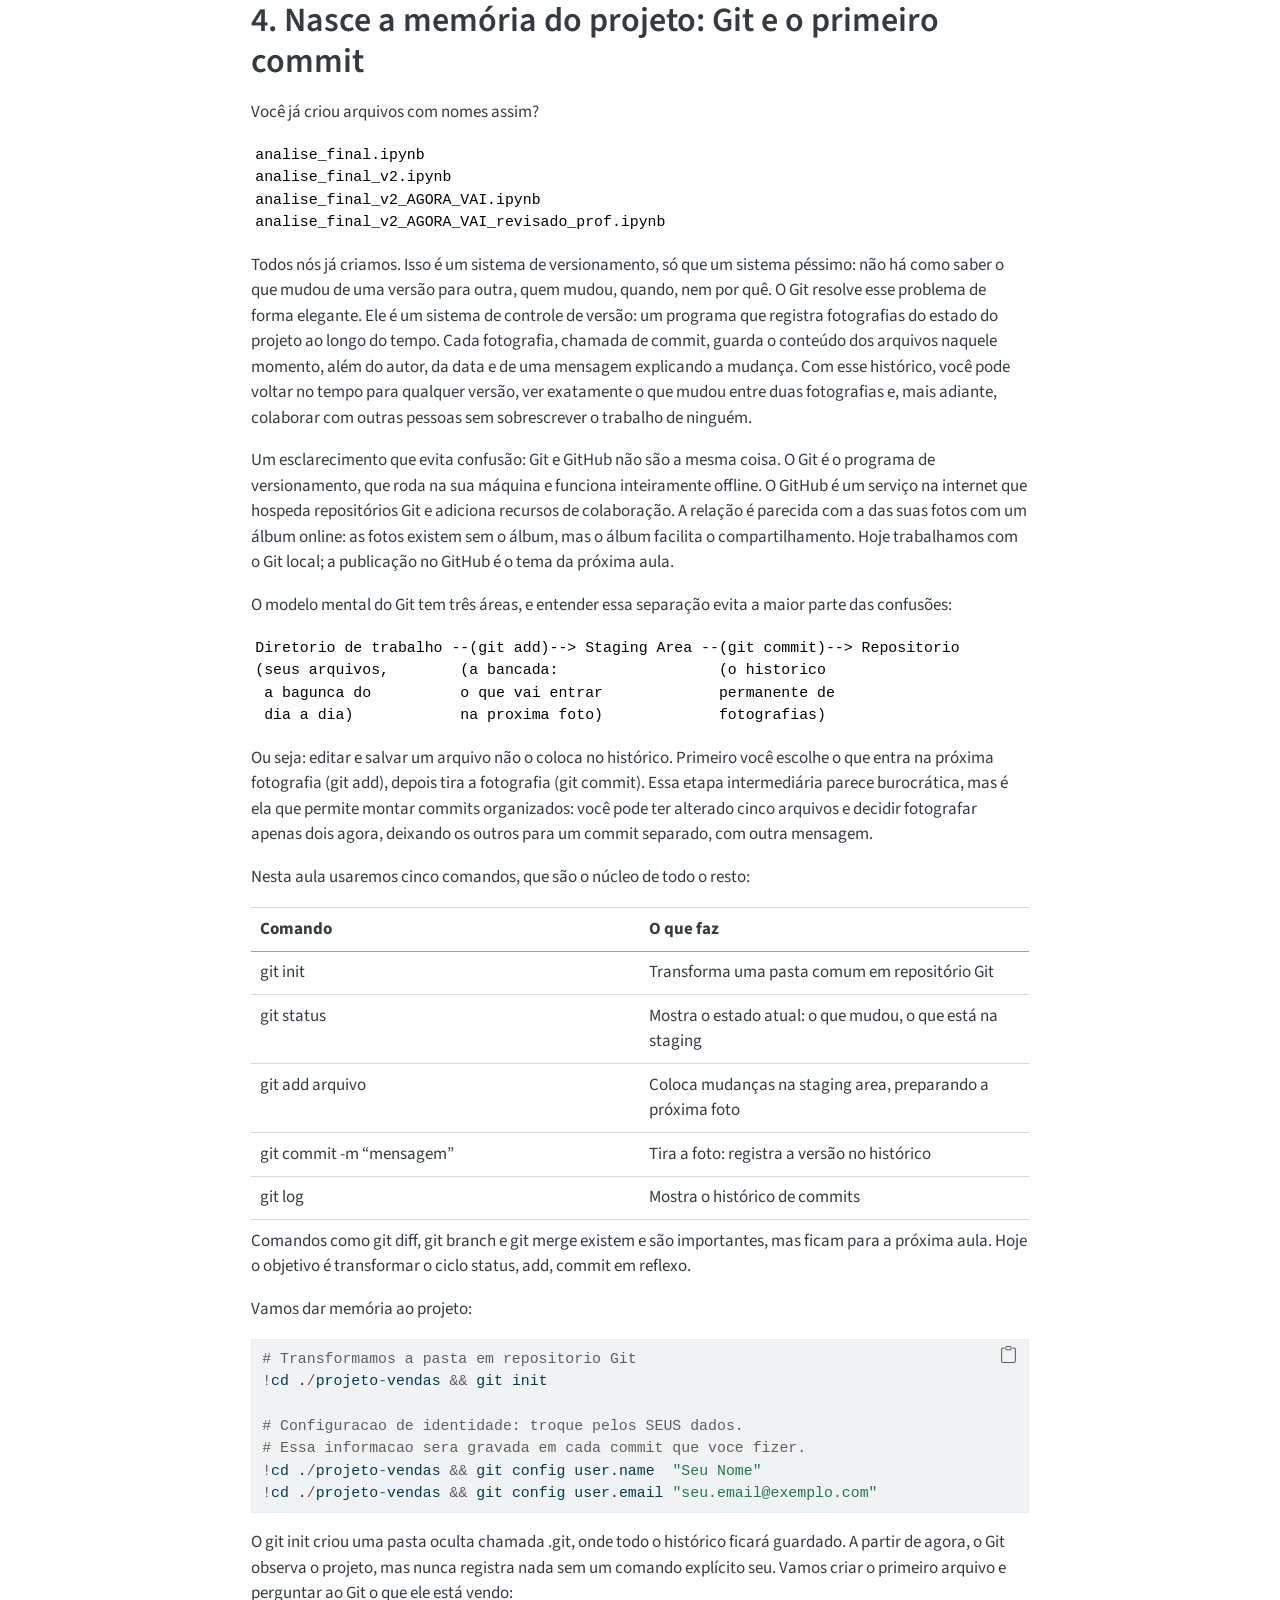
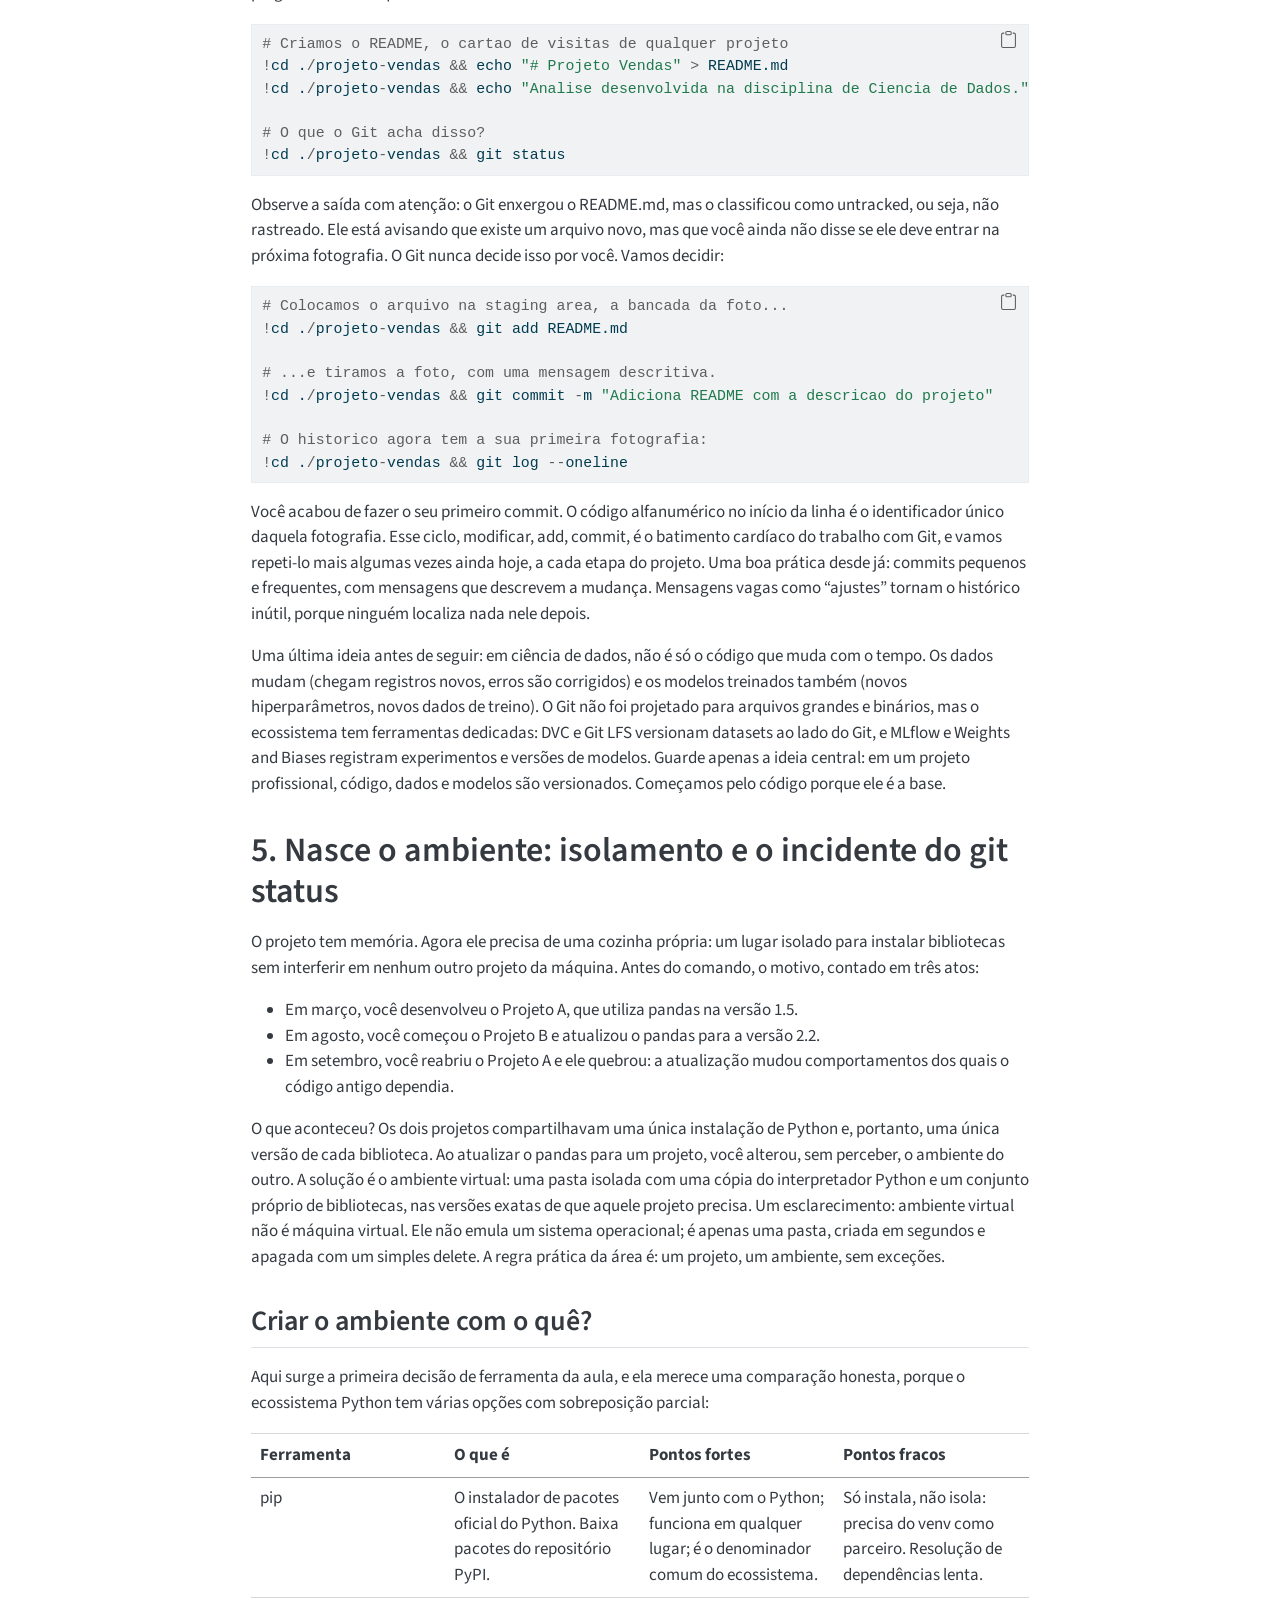
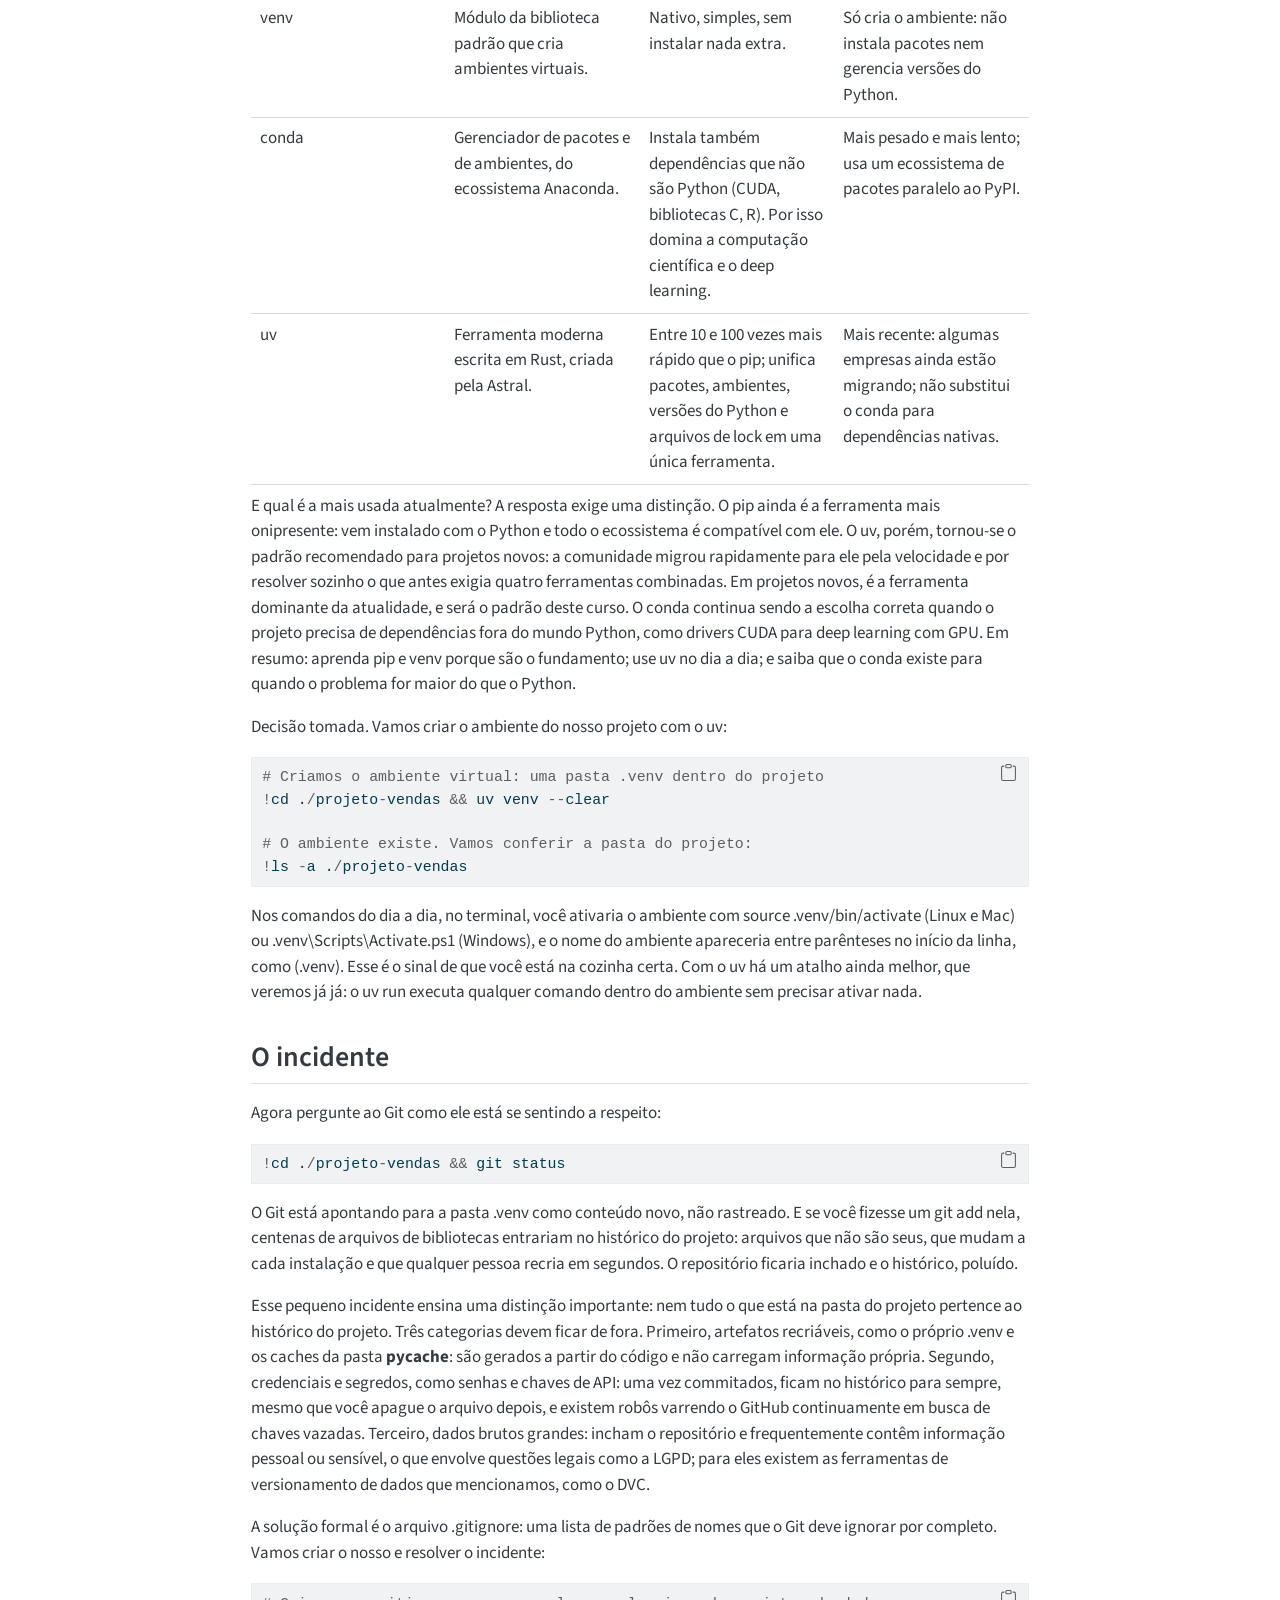
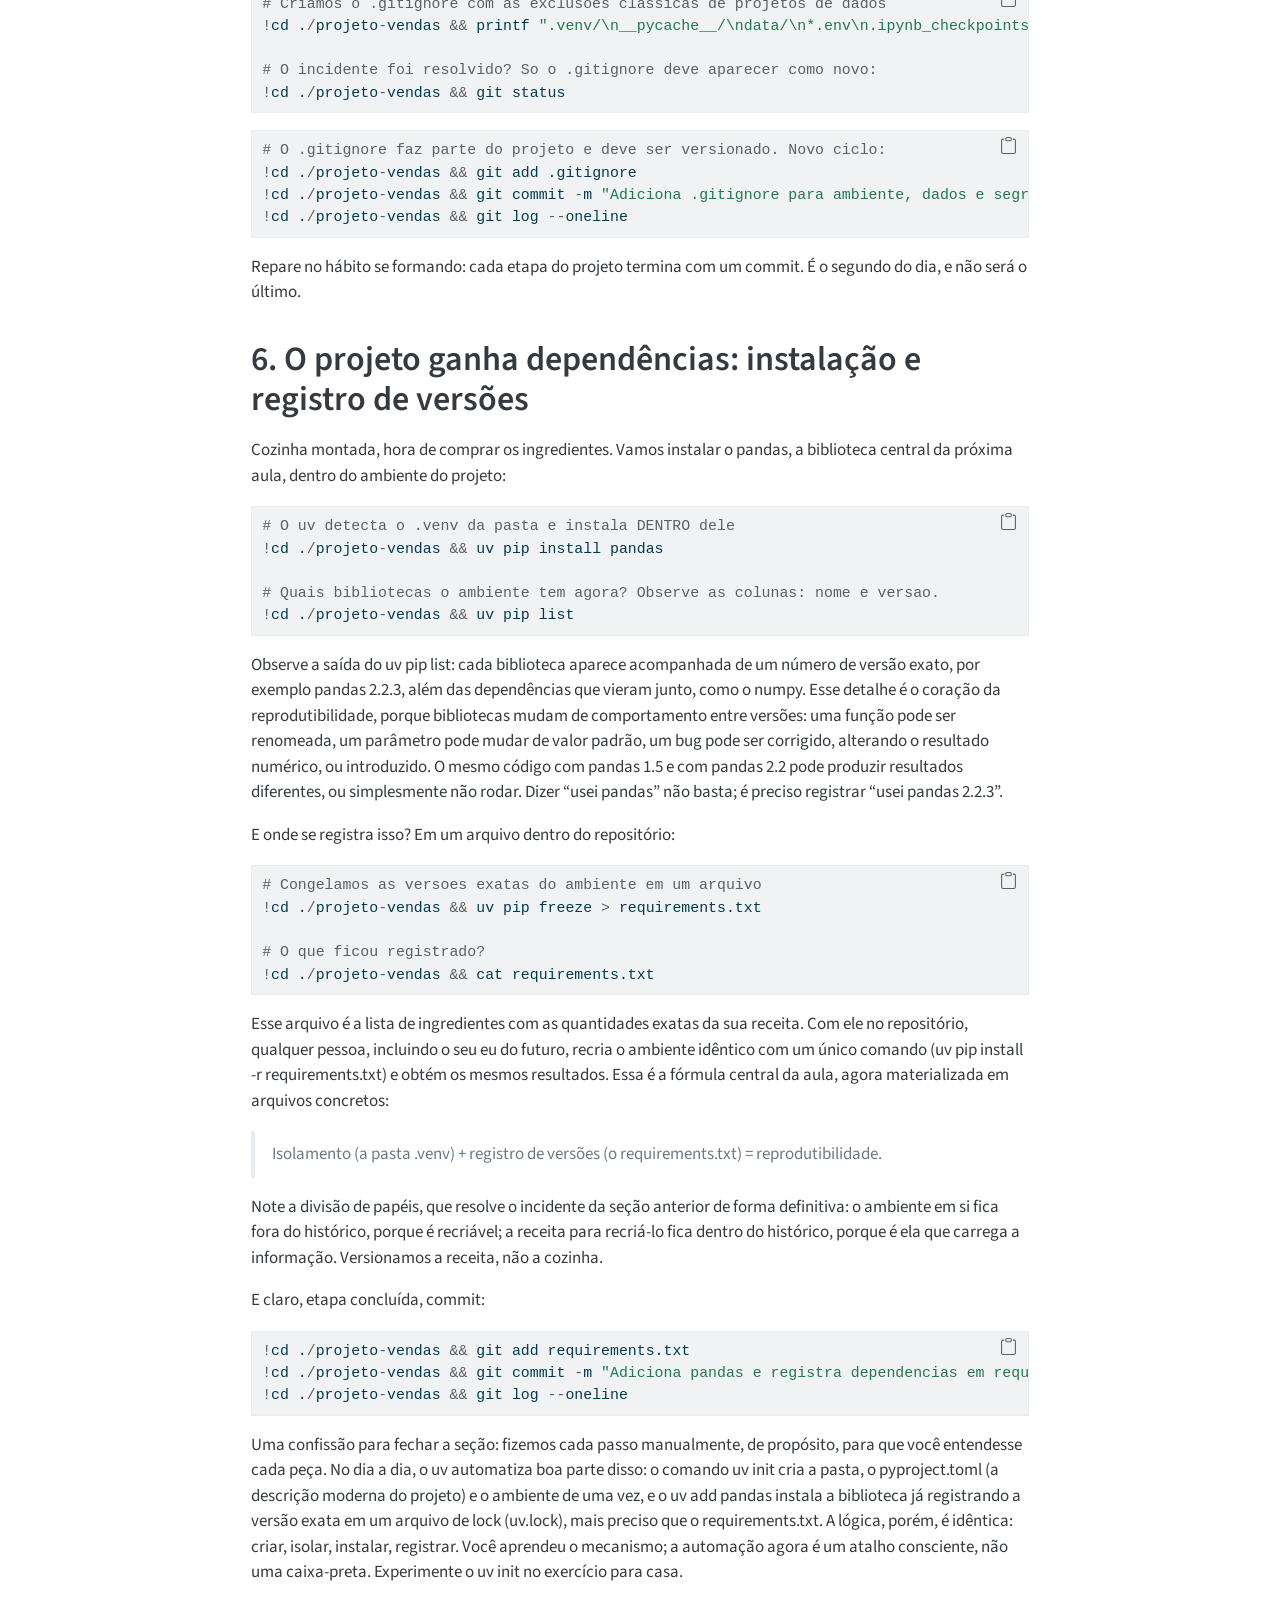
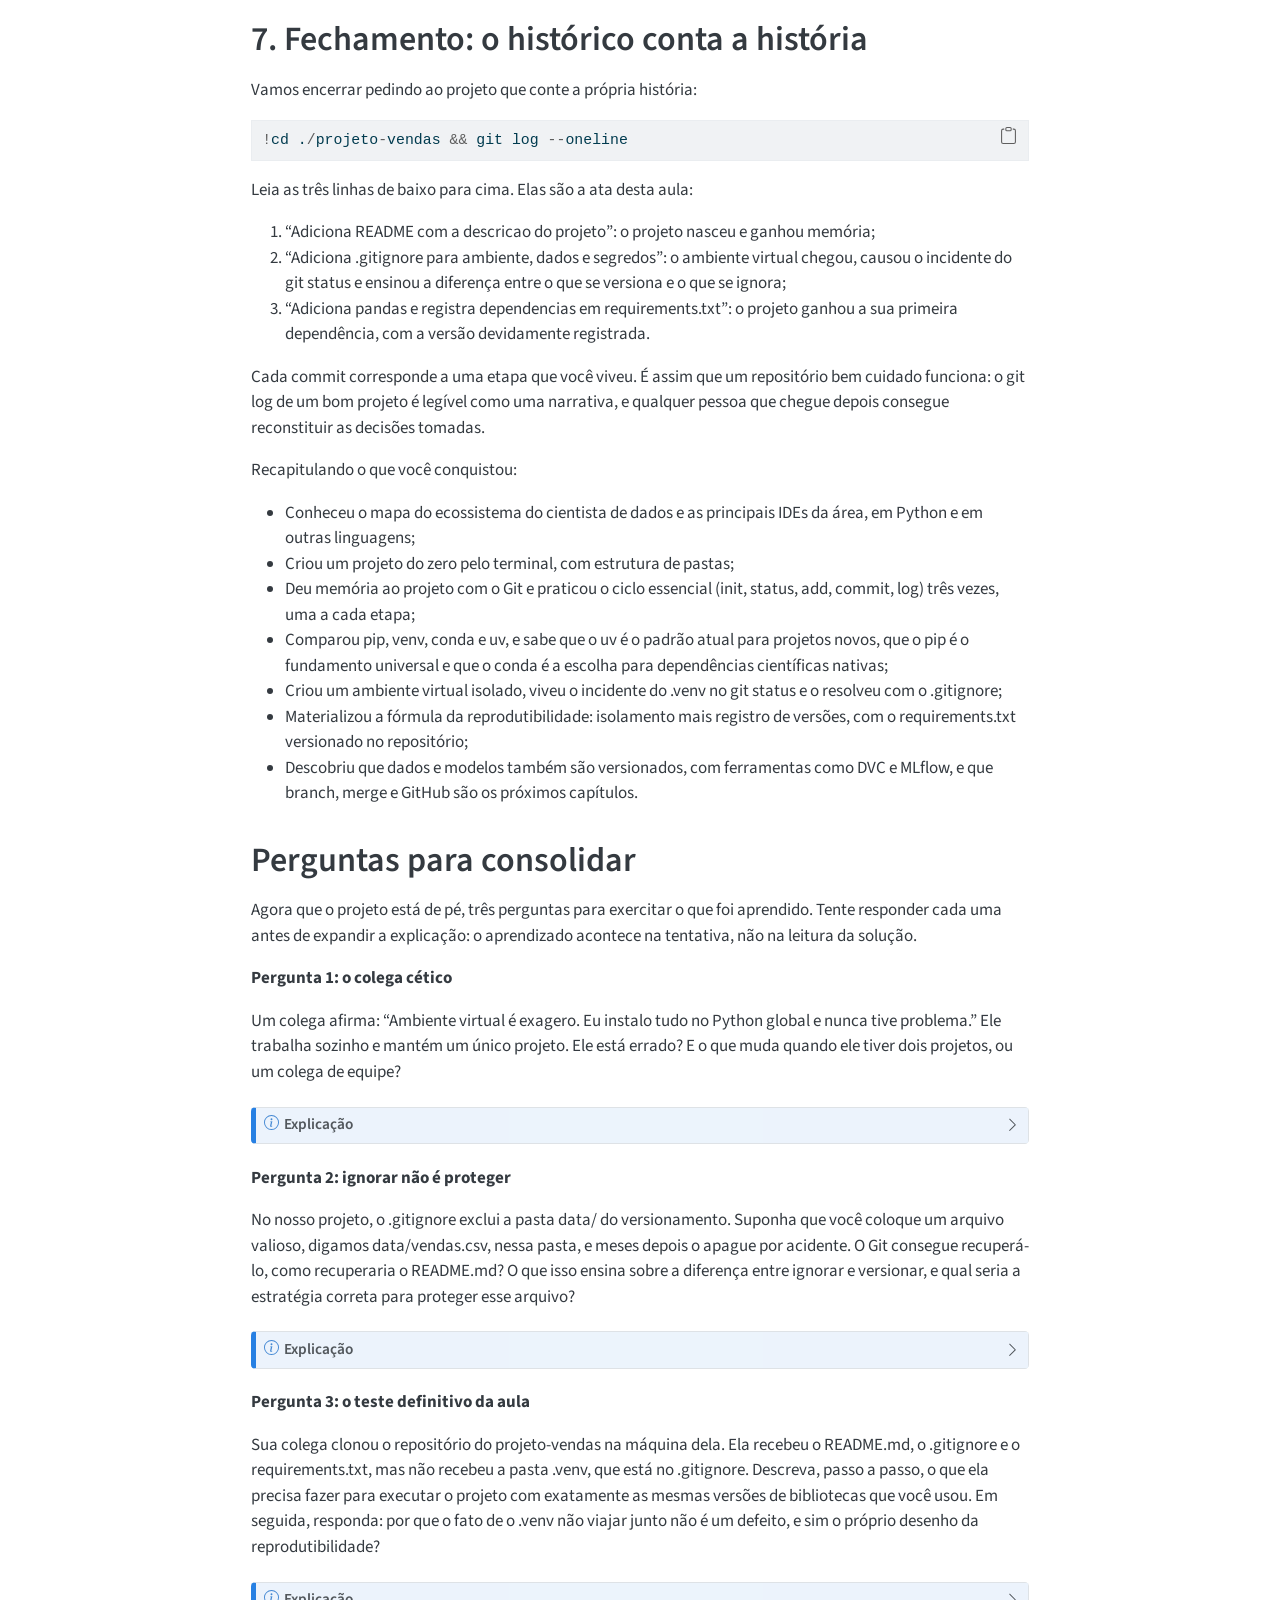
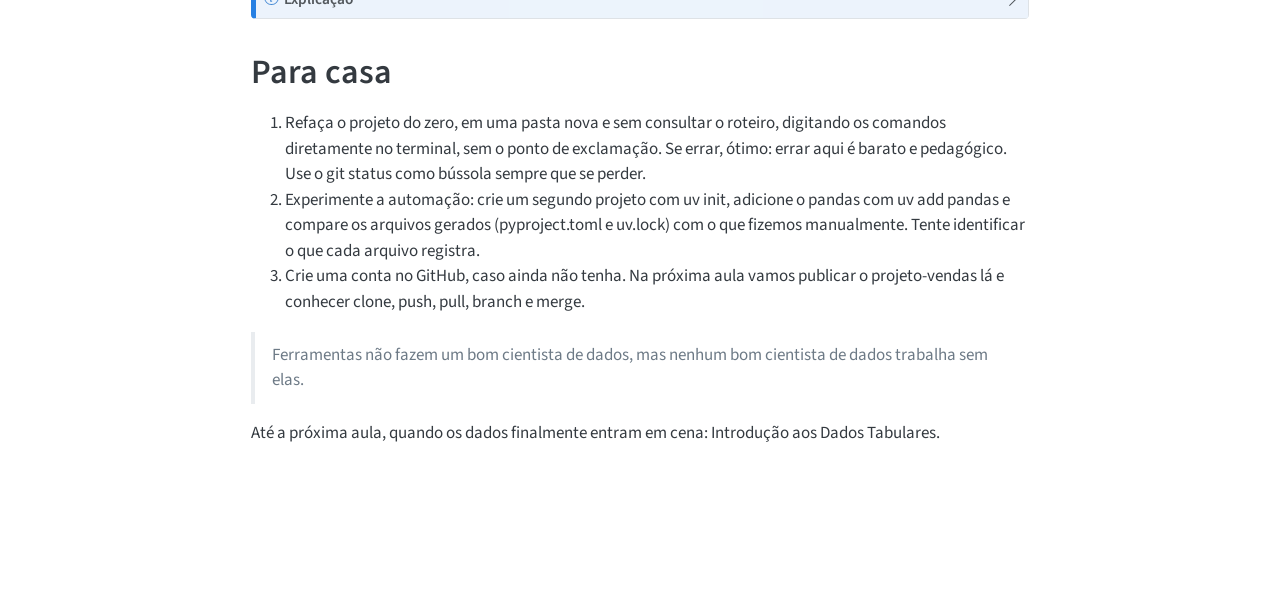
==== commit a272d5f7: "Built site for gh-pages" ====
--- a/aulas/01-ferramentas-ambiente-versionamento.html
+++ b/aulas/01-ferramentas-ambiente-versionamento.html
@@ -73,8 +73,8 @@
 <link href="../site_libs/quarto-html/quarto-syntax-highlighting-dark-8ea72dc5fed832574809a9c94082fbbb.css" rel="prefetch" class="quarto-color-scheme quarto-color-alternate" id="quarto-text-highlighting-styles">
 <script src="../site_libs/bootstrap/bootstrap.min.js"></script>
 <link href="../site_libs/bootstrap/bootstrap-icons.css" rel="stylesheet">
-<link href="../site_libs/bootstrap/bootstrap-64f59254aa43c93349501a030c45d5dc.min.css" rel="stylesheet" append-hash="true" class="quarto-color-scheme" id="quarto-bootstrap" data-mode="light">
-<link href="../site_libs/bootstrap/bootstrap-dark-df031567890e0b1dd1e56f9d9d9bed69.min.css" rel="prefetch" append-hash="true" class="quarto-color-scheme quarto-color-alternate" id="quarto-bootstrap" data-mode="dark">
+<link href="../site_libs/bootstrap/bootstrap-ea0db42993f3daa763beb005ca7de5e1.min.css" rel="stylesheet" append-hash="true" class="quarto-color-scheme" id="quarto-bootstrap" data-mode="light">
+<link href="../site_libs/bootstrap/bootstrap-dark-7103d716a658a3fa4e6d0133eeaba5d0.min.css" rel="prefetch" append-hash="true" class="quarto-color-scheme quarto-color-alternate" id="quarto-bootstrap" data-mode="dark">
 <script id="quarto-search-options" type="application/json">{
   "location": "sidebar",
   "copy-button": false,
@@ -213,6 +213,12 @@
  <span class="menu-text">9. Testes Não Paramétricos</span></a>
   </div>
 </li>
+          <li class="sidebar-item">
+  <div class="sidebar-item-container"> 
+  <a href="../aulas/10-regressao-linear.html" class="sidebar-item-text sidebar-link">
+ <span class="menu-text">10. Regressão Linear</span></a>
+  </div>
+</li>
       </ul>
   </li>
     </ul>
@@ -259,7 +265,7 @@
     <div>
     <div class="quarto-title-meta-heading">Data de Publicação</div>
     <div class="quarto-title-meta-contents">
-      <p class="date">28 de outubro de 2026</p>
+      <p class="date">9 de novembro de 2026</p>
     </div>
   </div>
   
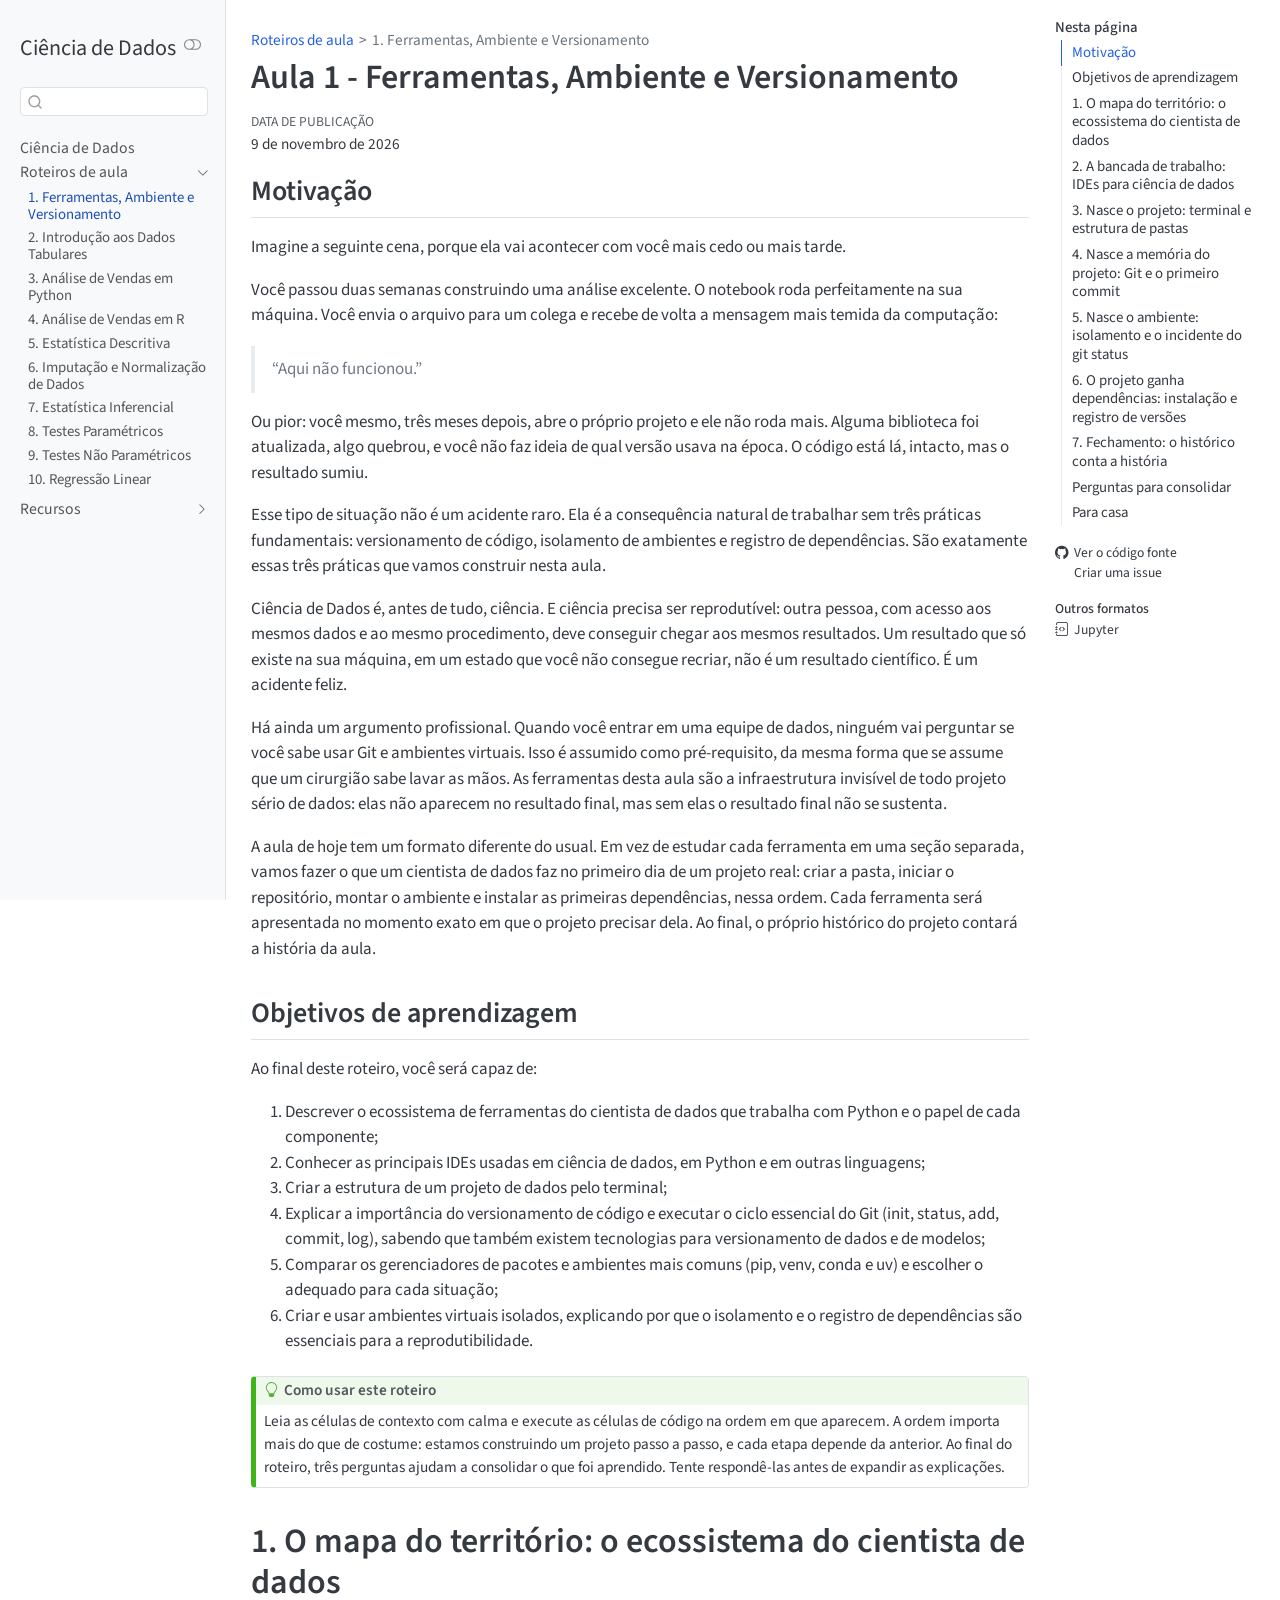
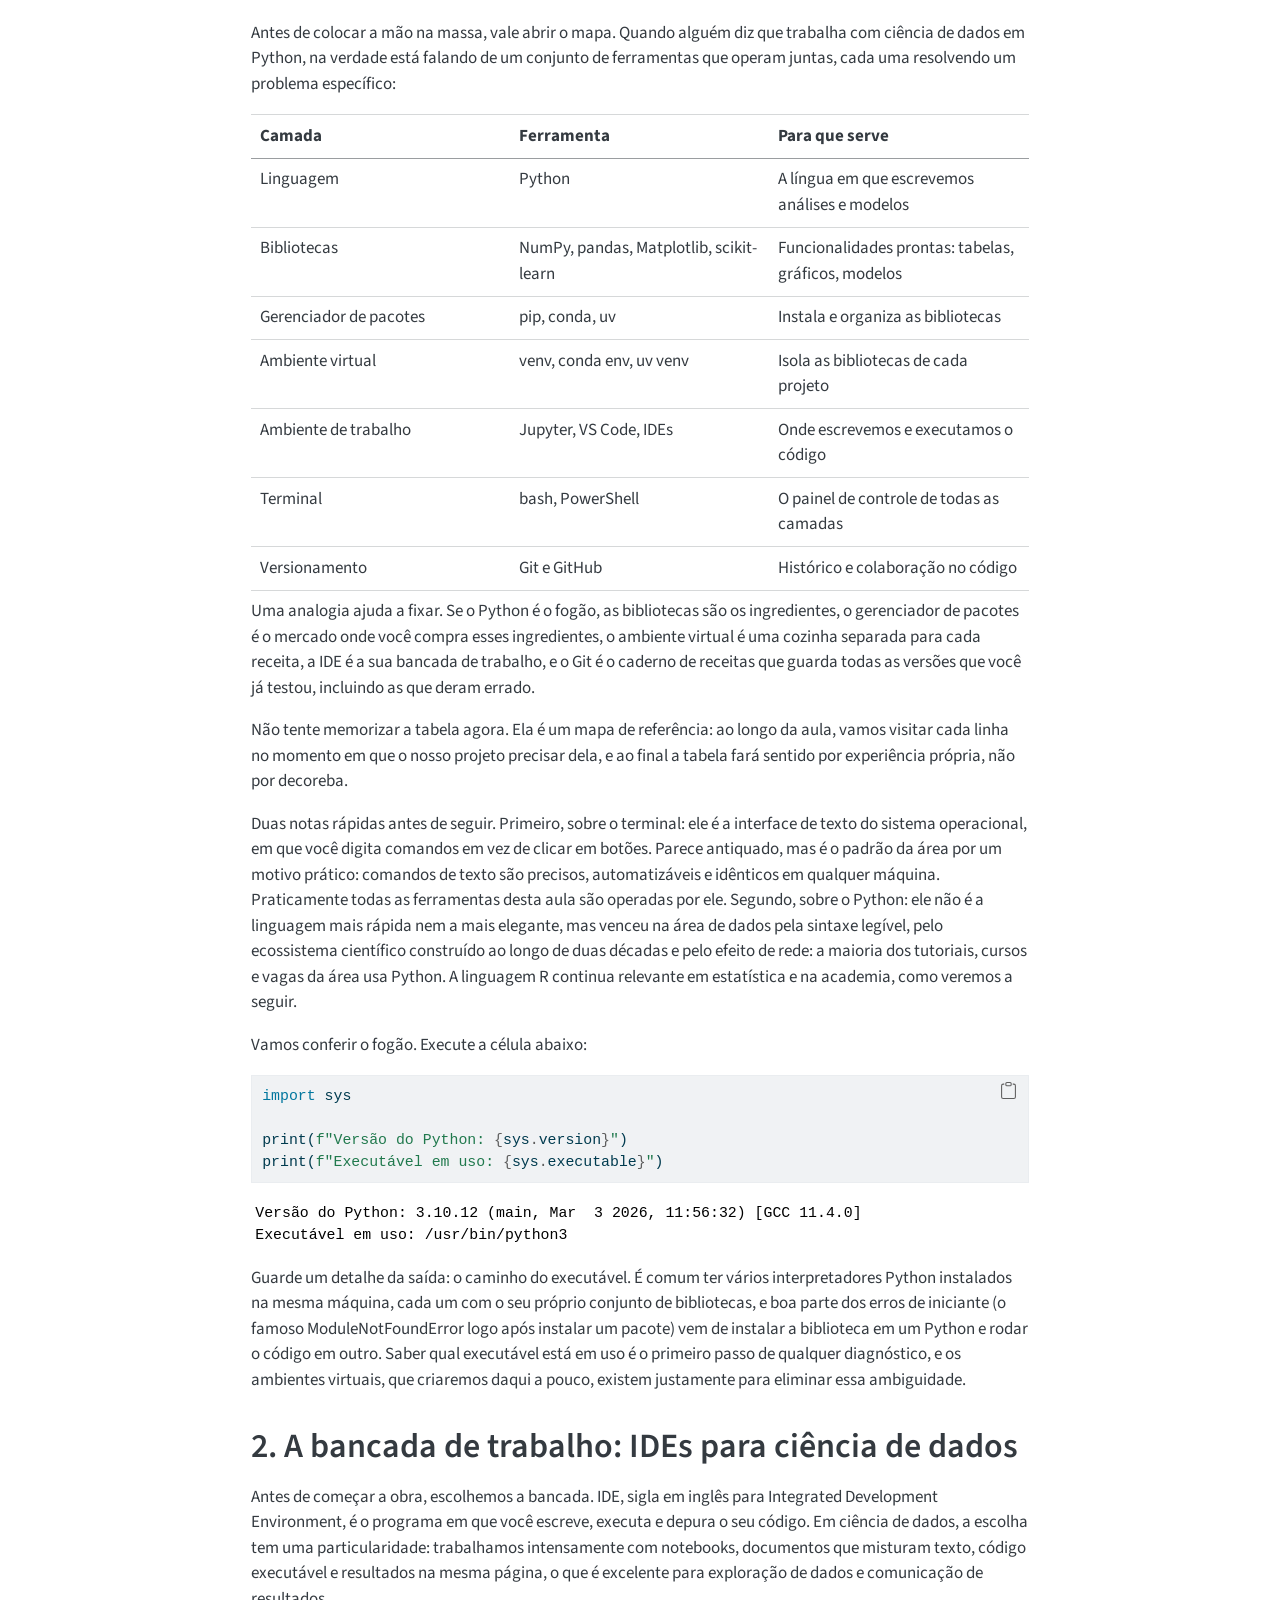
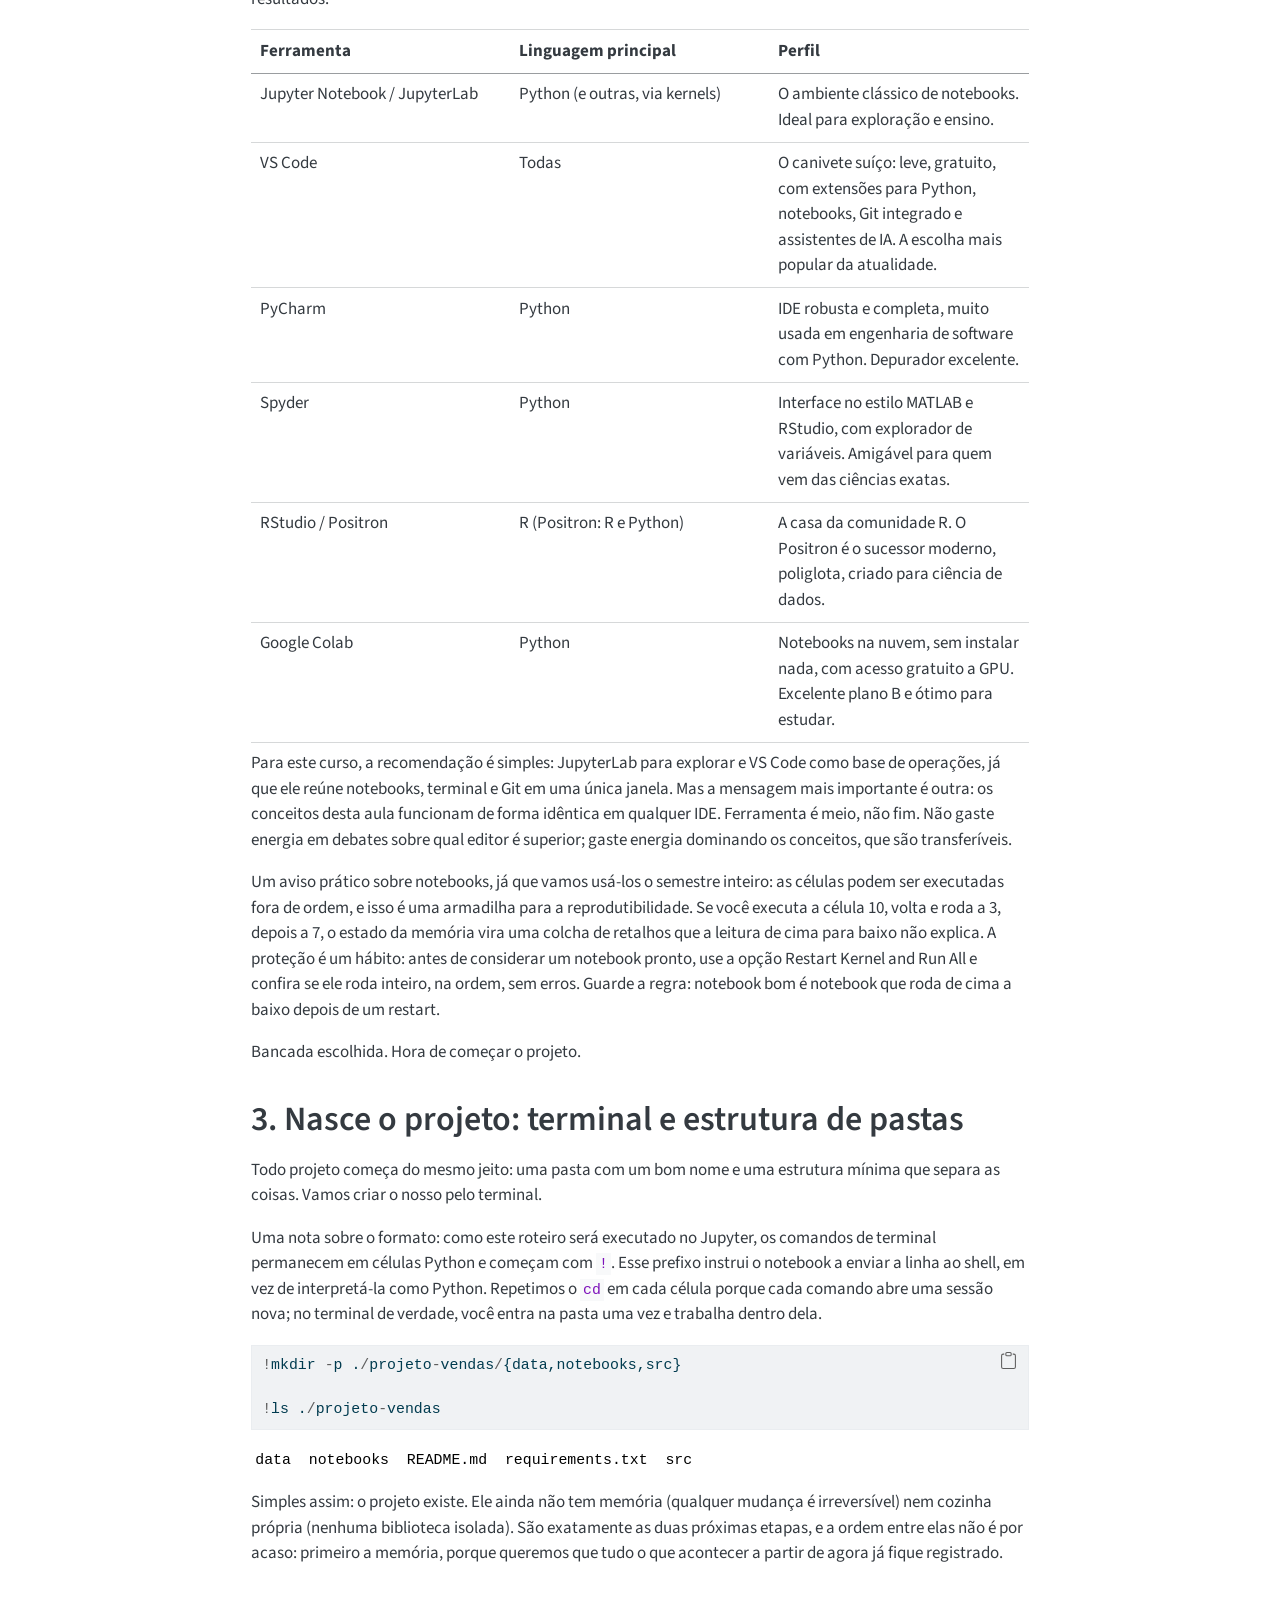
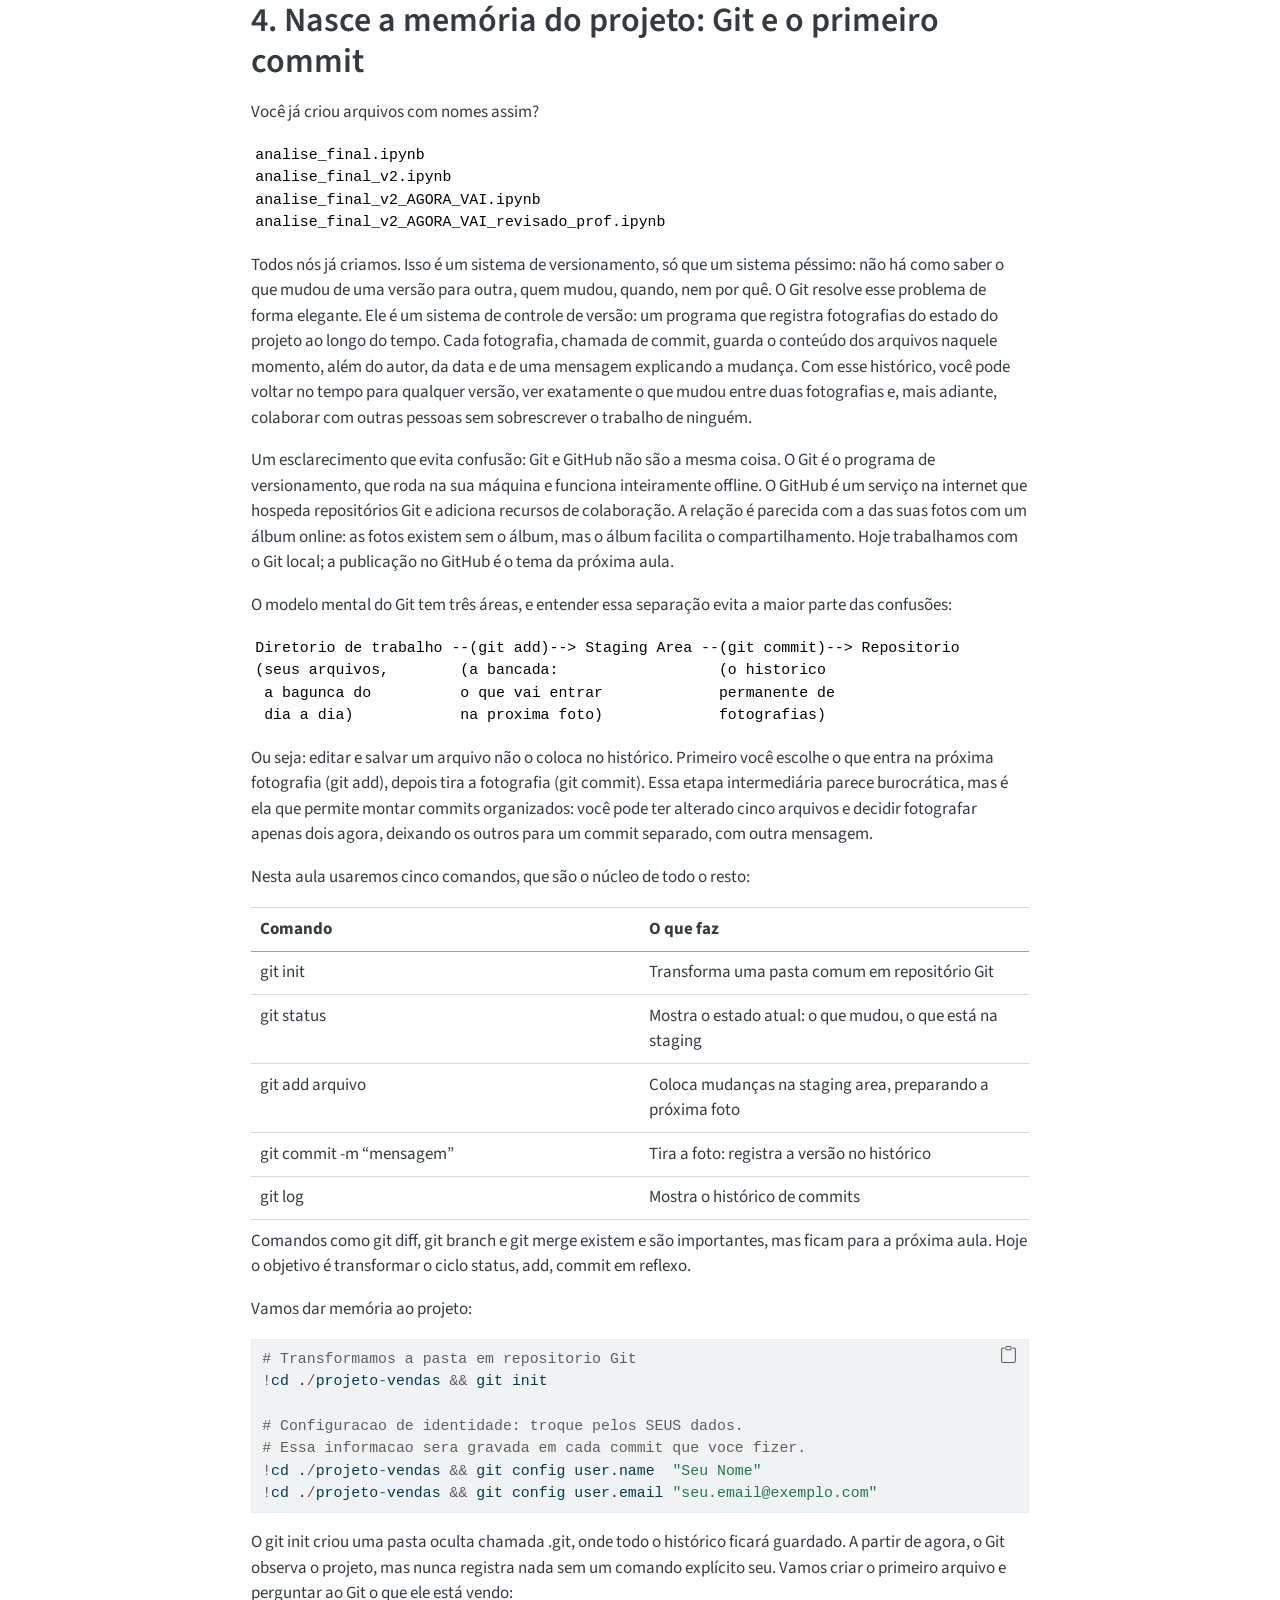
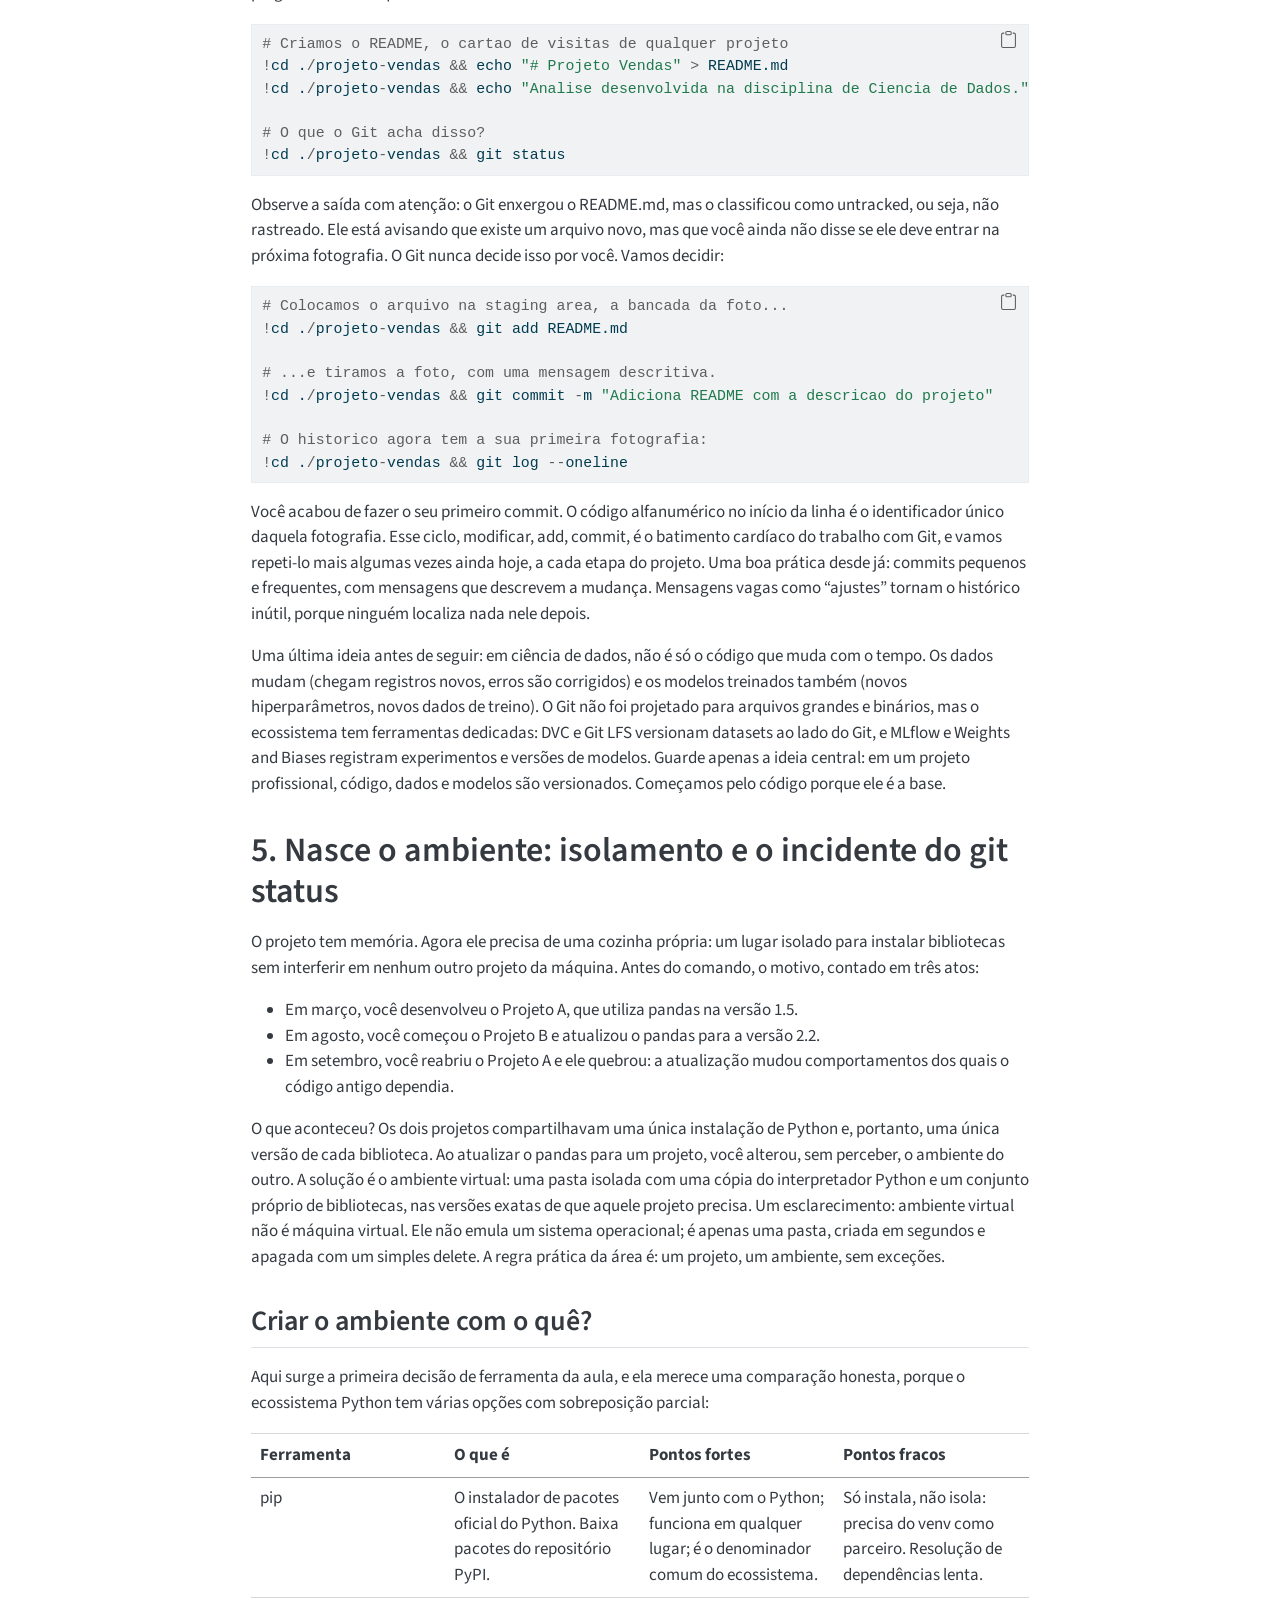
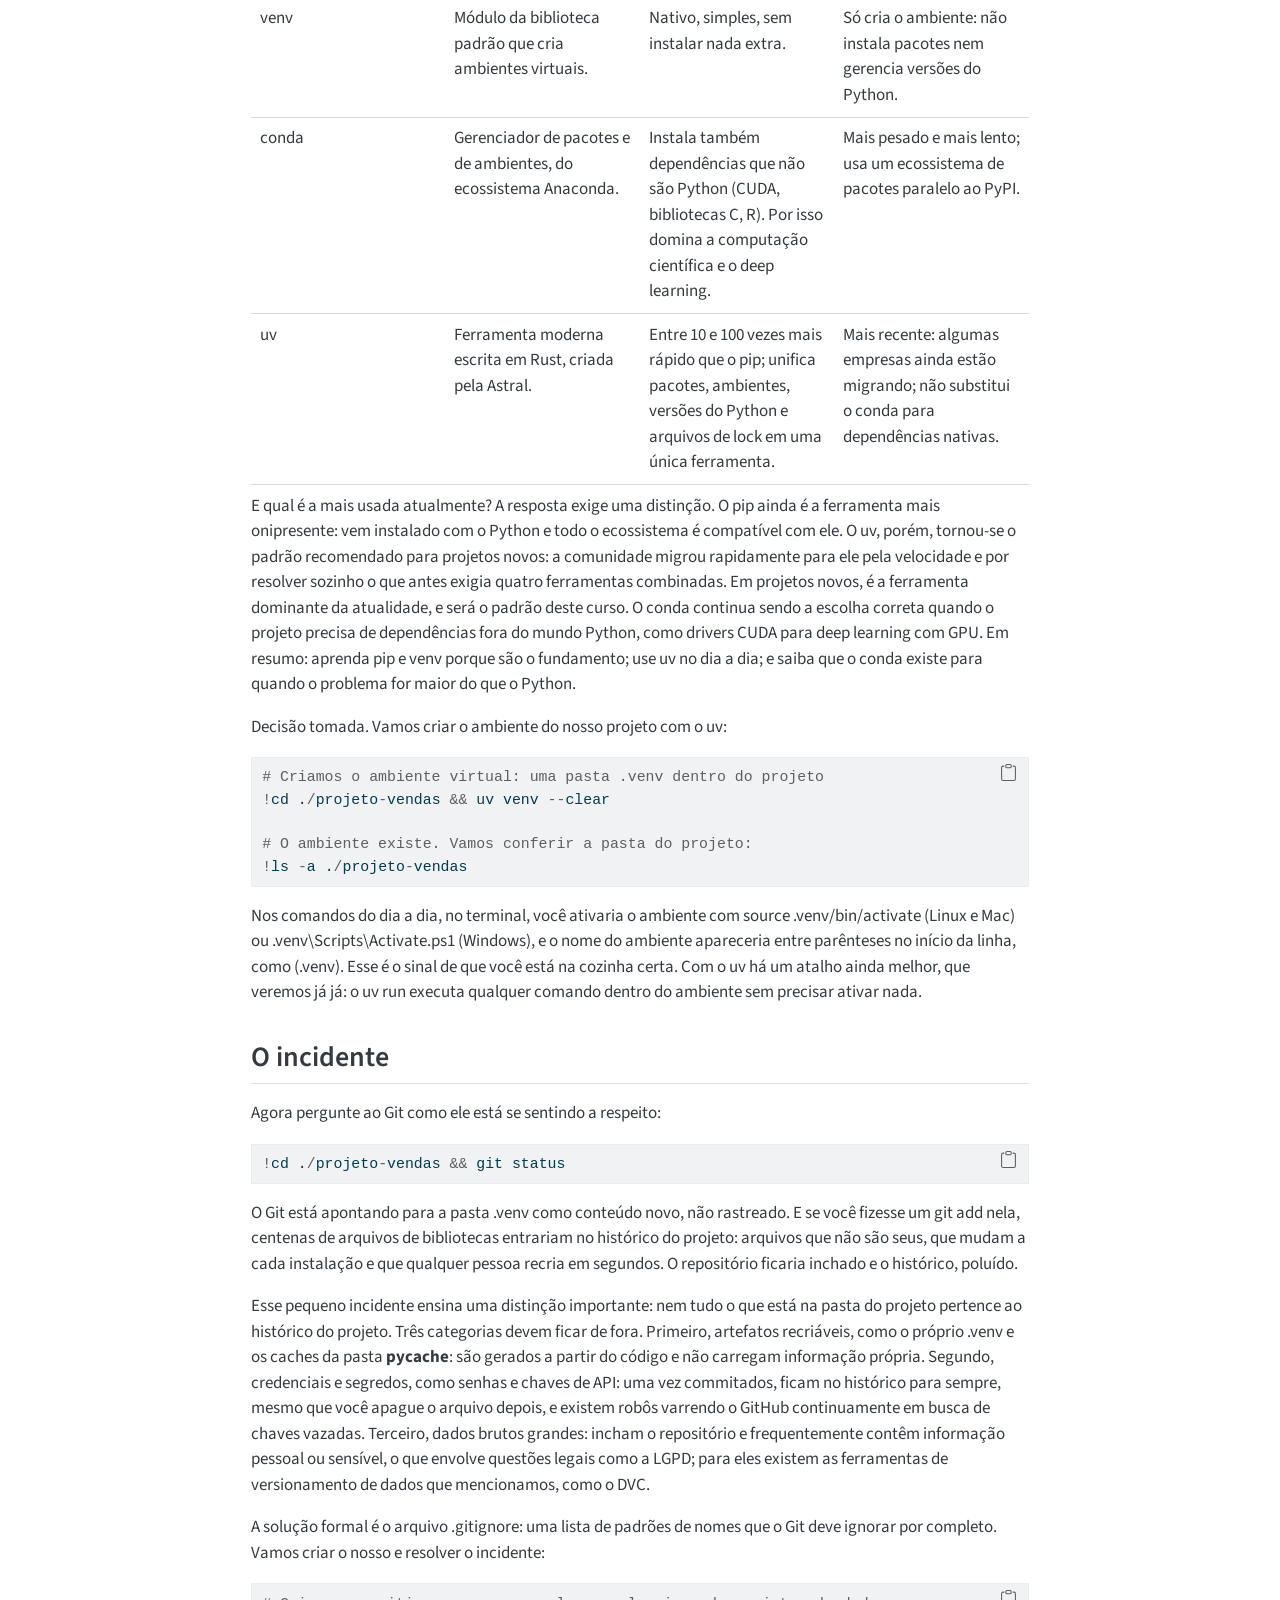
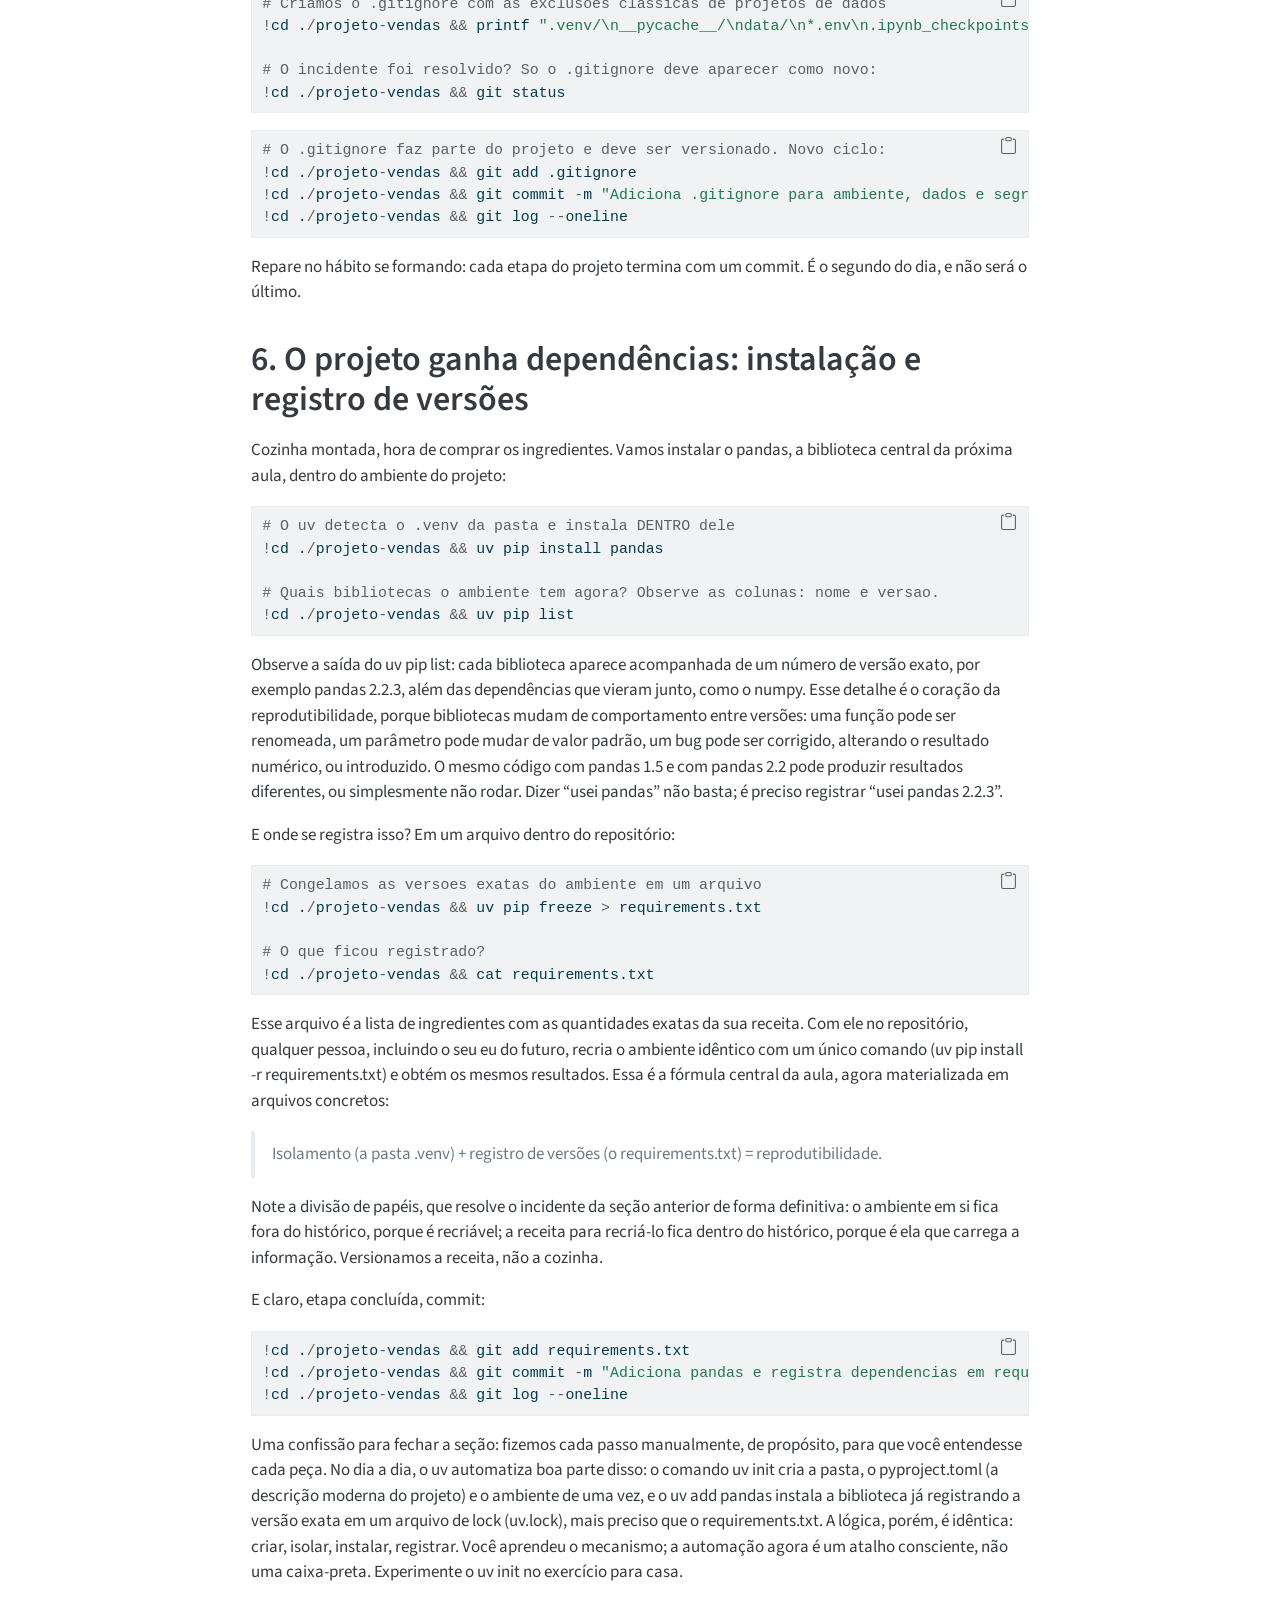
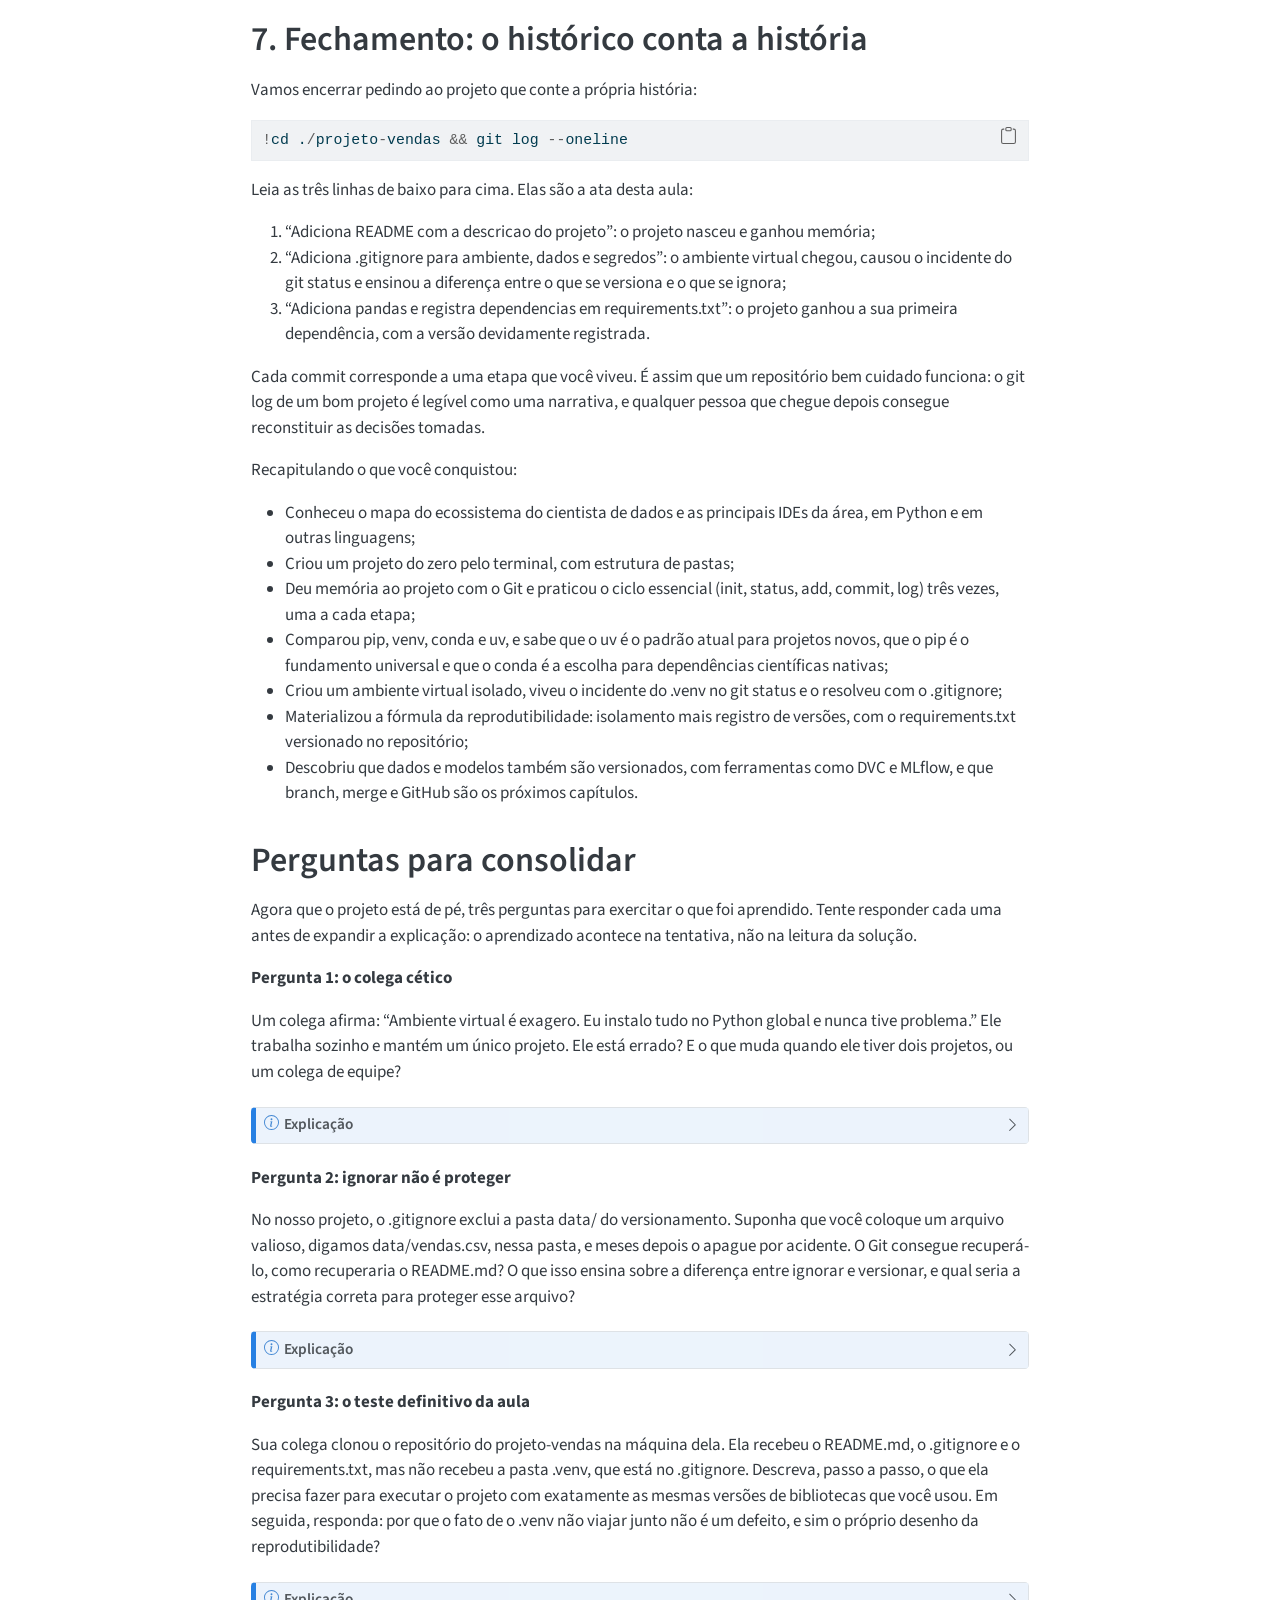
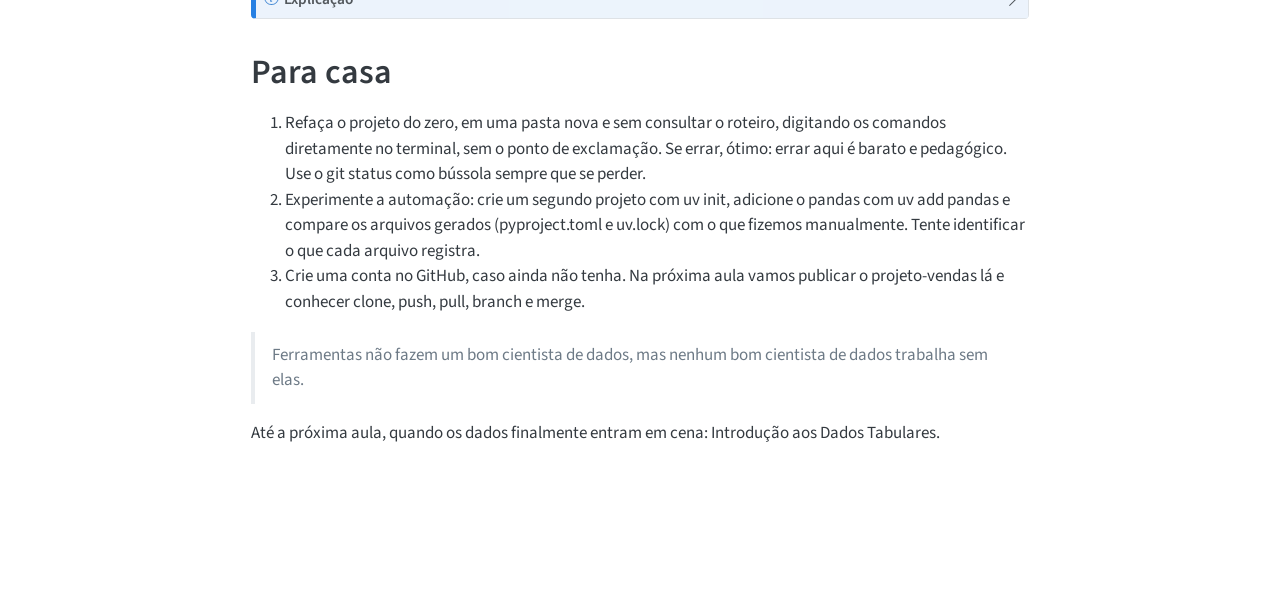
==== commit ba2107e8: "Built site for gh-pages" ====
--- a/aulas/01-ferramentas-ambiente-versionamento.html
+++ b/aulas/01-ferramentas-ambiente-versionamento.html
@@ -174,7 +174,7 @@
           <li class="sidebar-item">
   <div class="sidebar-item-container"> 
   <a href="../aulas/03-analise-vendas.html" class="sidebar-item-text sidebar-link">
- <span class="menu-text">3. Análise de Vendas</span></a>
+ <span class="menu-text">3. Análise de Vendas em Python</span></a>
   </div>
 </li>
           <li class="sidebar-item">
@@ -217,6 +217,29 @@
   <div class="sidebar-item-container"> 
   <a href="../aulas/10-regressao-linear.html" class="sidebar-item-text sidebar-link">
  <span class="menu-text">10. Regressão Linear</span></a>
+  </div>
+</li>
+      </ul>
+  </li>
+        <li class="sidebar-item sidebar-item-section">
+      <div class="sidebar-item-container"> 
+            <a class="sidebar-item-text sidebar-link text-start collapsed" data-bs-toggle="collapse" data-bs-target="#quarto-sidebar-section-2" role="navigation" aria-expanded="false">
+ <span class="menu-text">Recursos</span></a>
+          <a class="sidebar-item-toggle text-start collapsed" data-bs-toggle="collapse" data-bs-target="#quarto-sidebar-section-2" role="navigation" aria-expanded="false" aria-label="Alternar seção">
+            <i class="bi bi-chevron-right ms-2"></i>
+          </a> 
+      </div>
+      <ul id="quarto-sidebar-section-2" class="collapse list-unstyled sidebar-section depth1 ">  
+          <li class="sidebar-item">
+  <div class="sidebar-item-container"> 
+  <a href="../recursos/fontes-de-dados.html" class="sidebar-item-text sidebar-link">
+ <span class="menu-text">Fontes de dados</span></a>
+  </div>
+</li>
+          <li class="sidebar-item">
+  <div class="sidebar-item-container"> 
+  <a href="../recursos/web-scraping.html" class="sidebar-item-text sidebar-link">
+ <span class="menu-text">Web scraping</span></a>
   </div>
 </li>
       </ul>
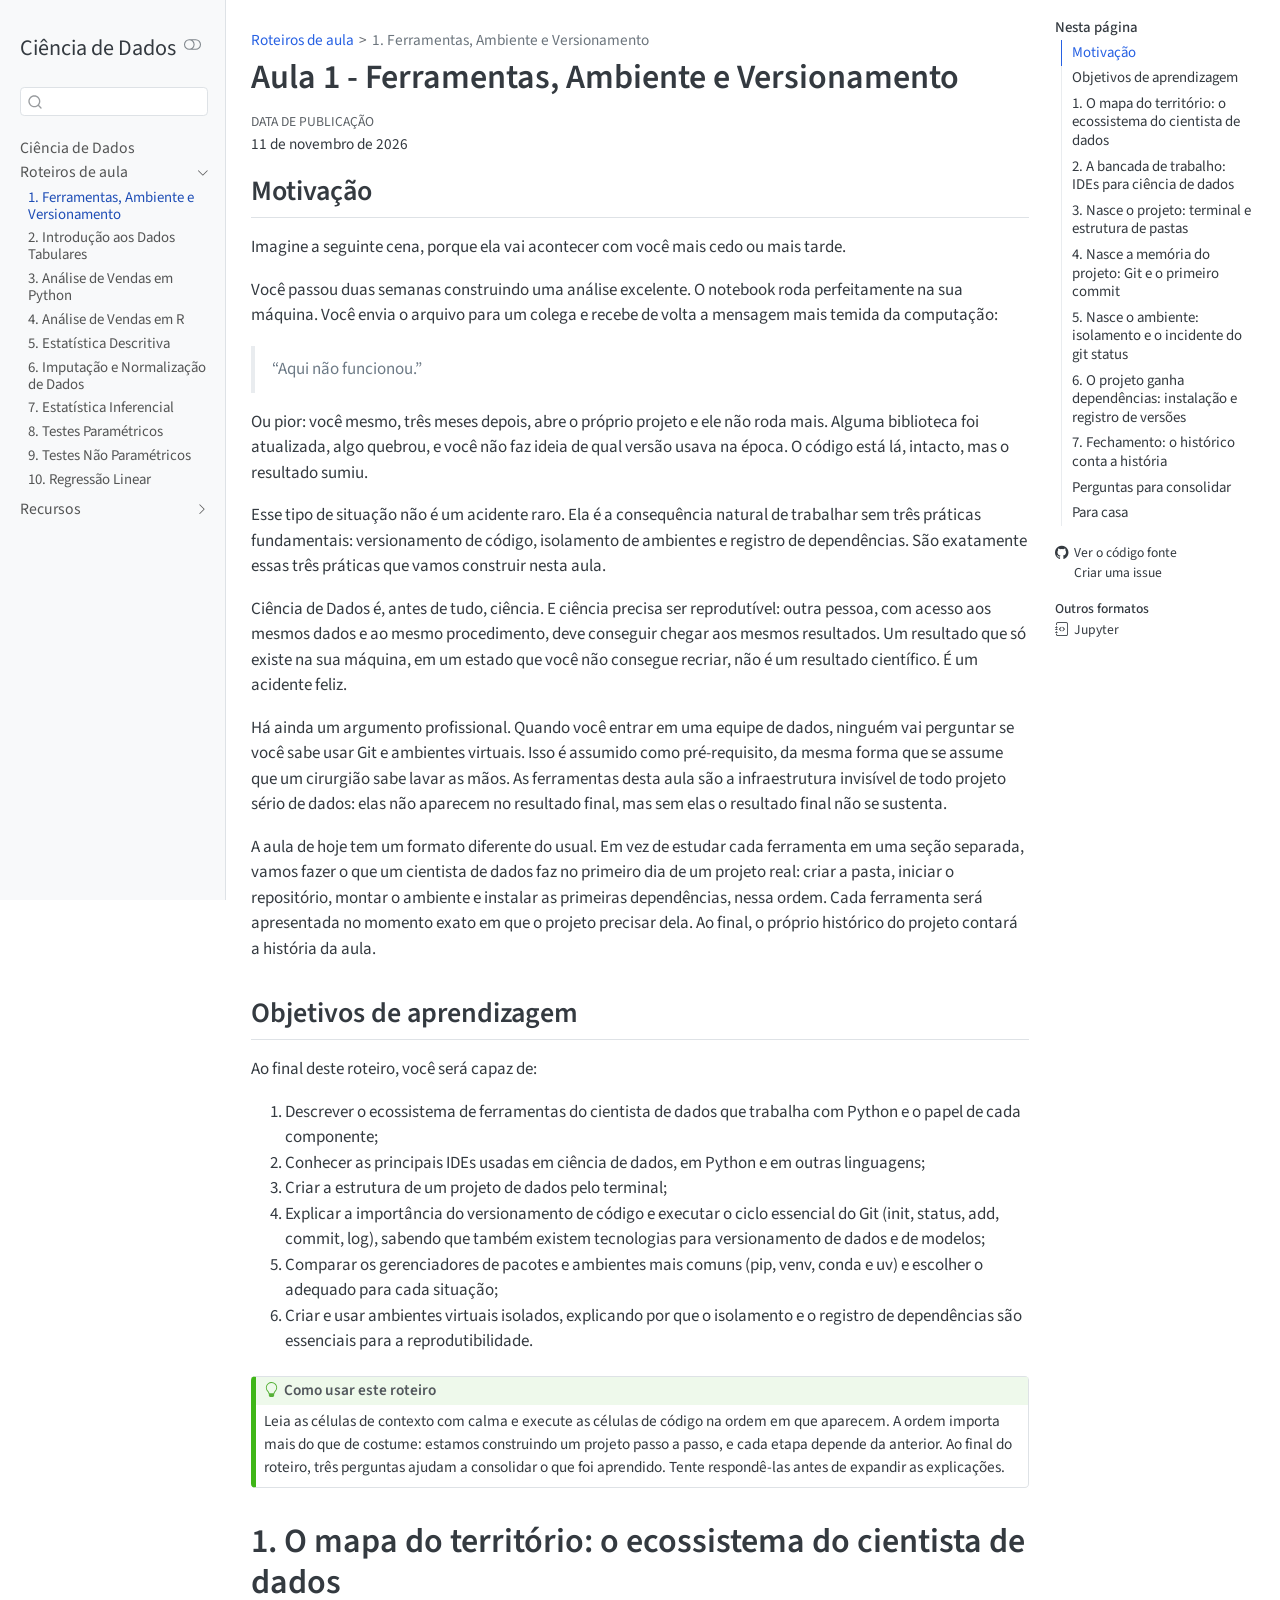
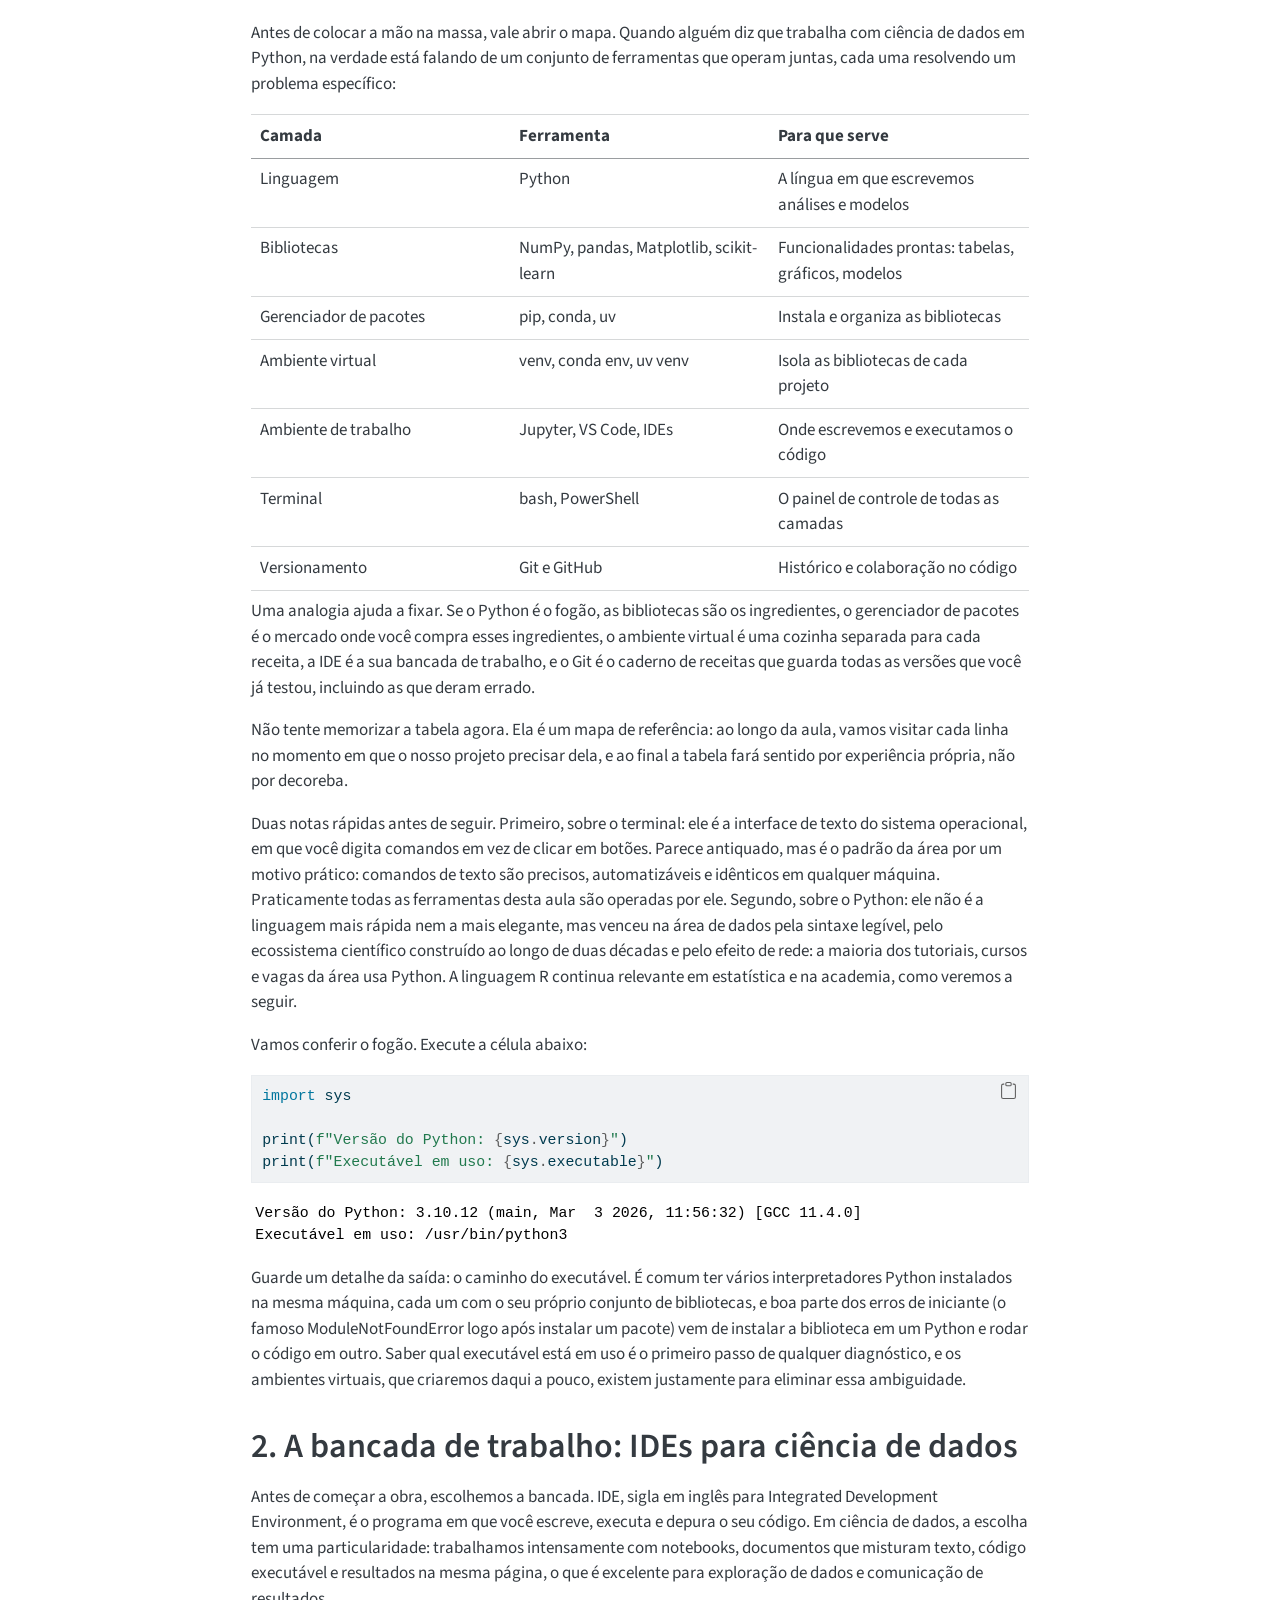
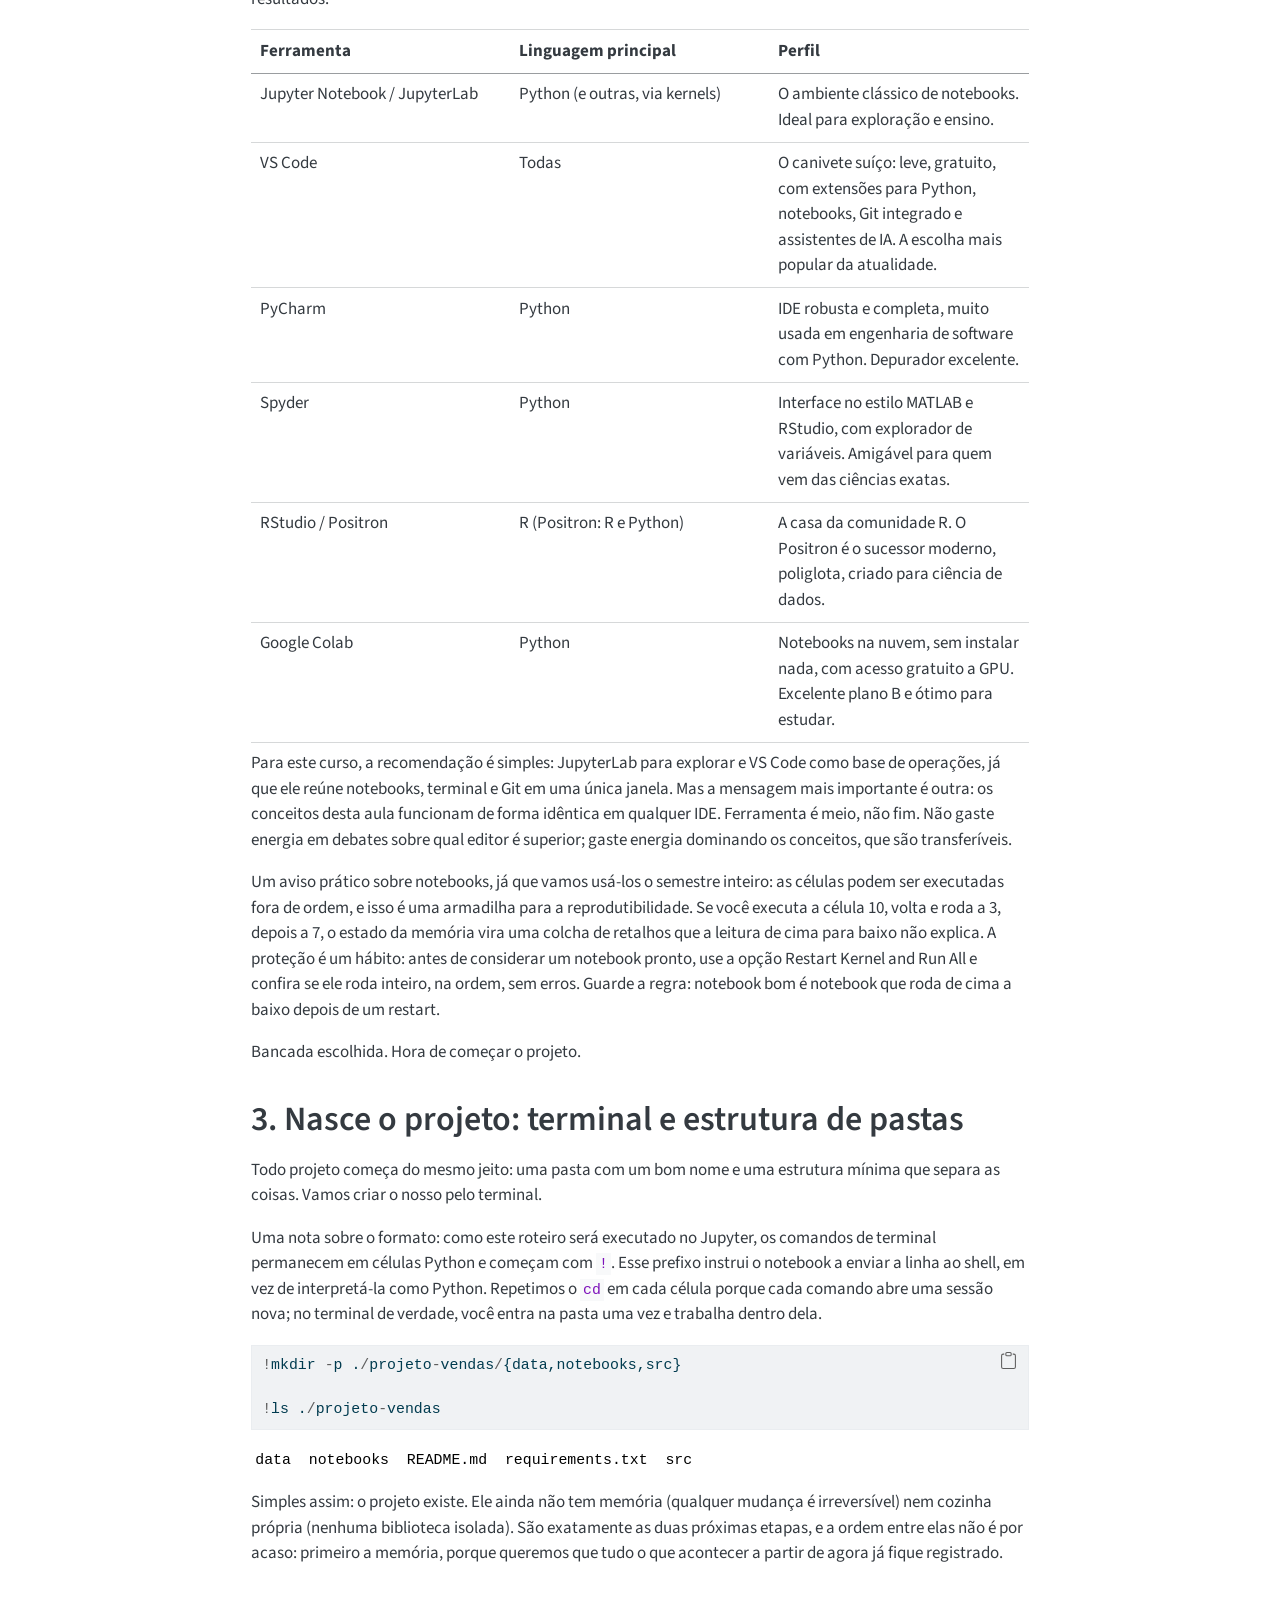
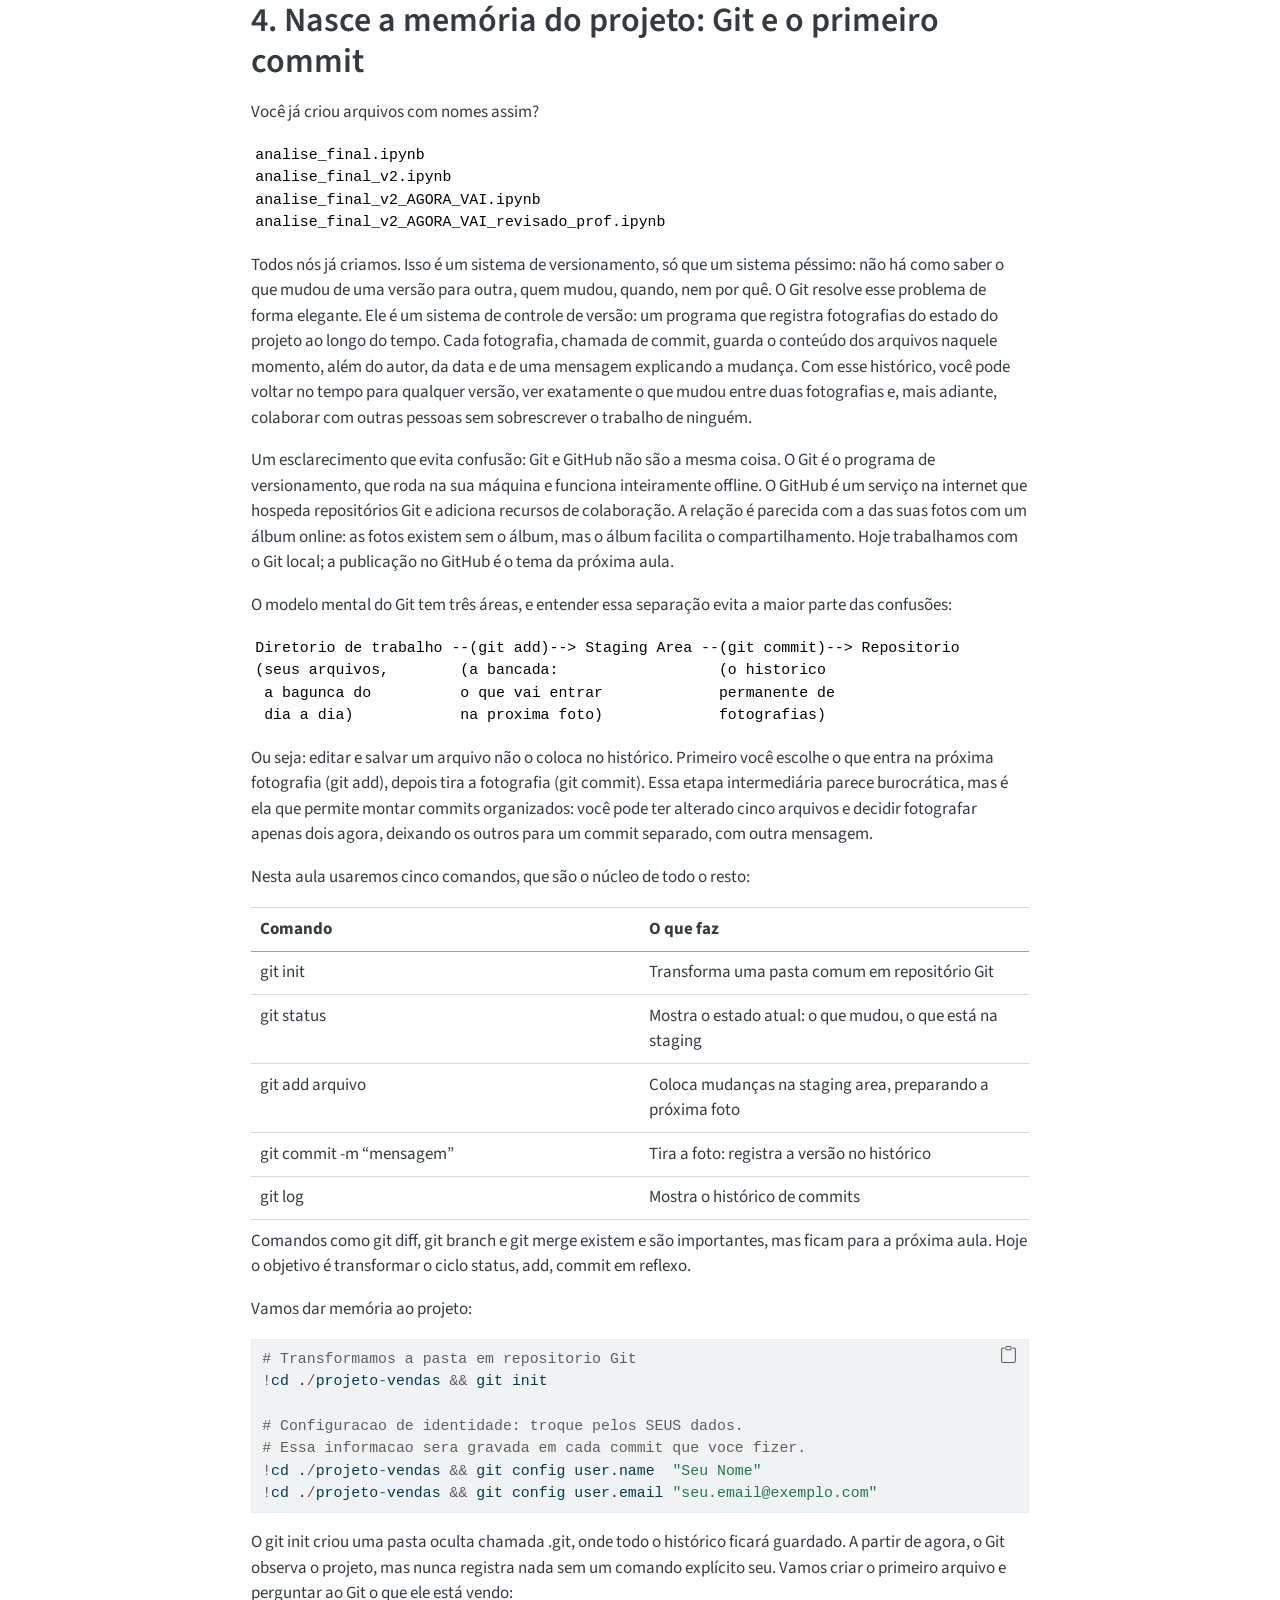
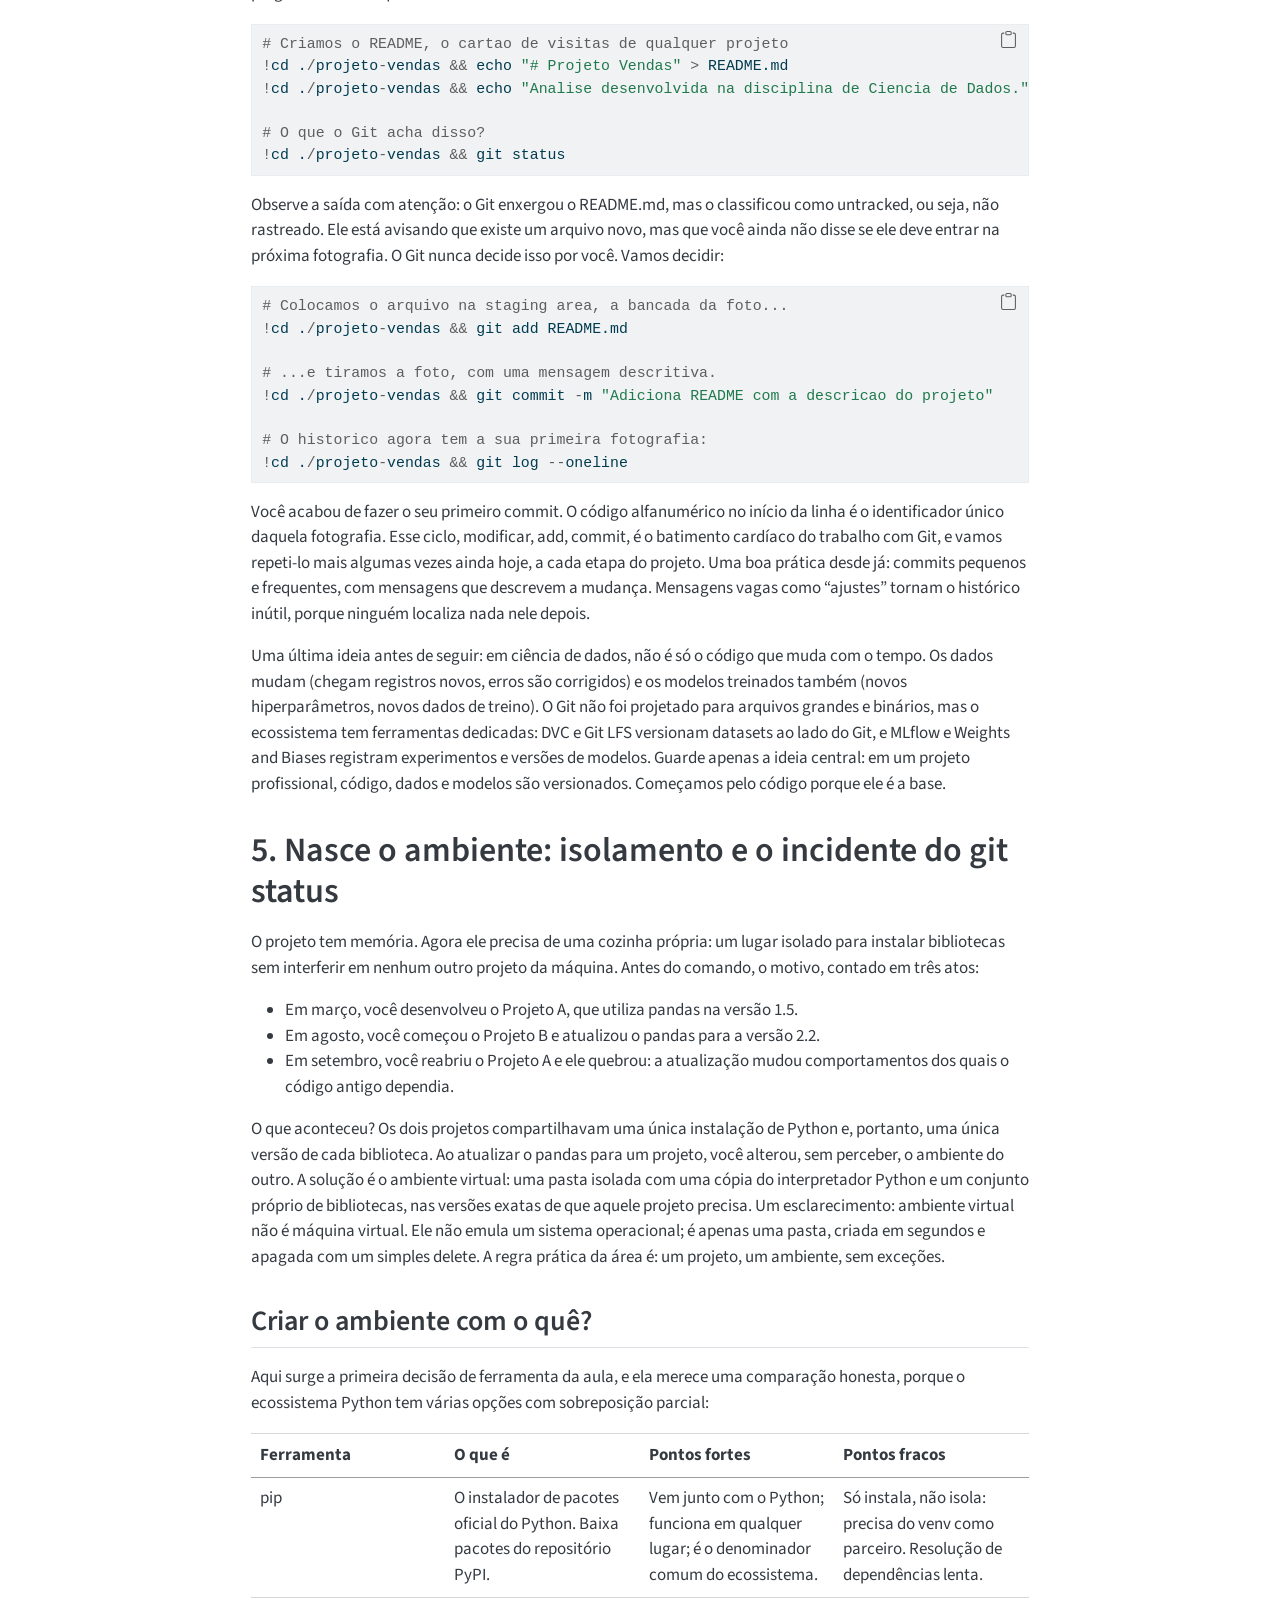
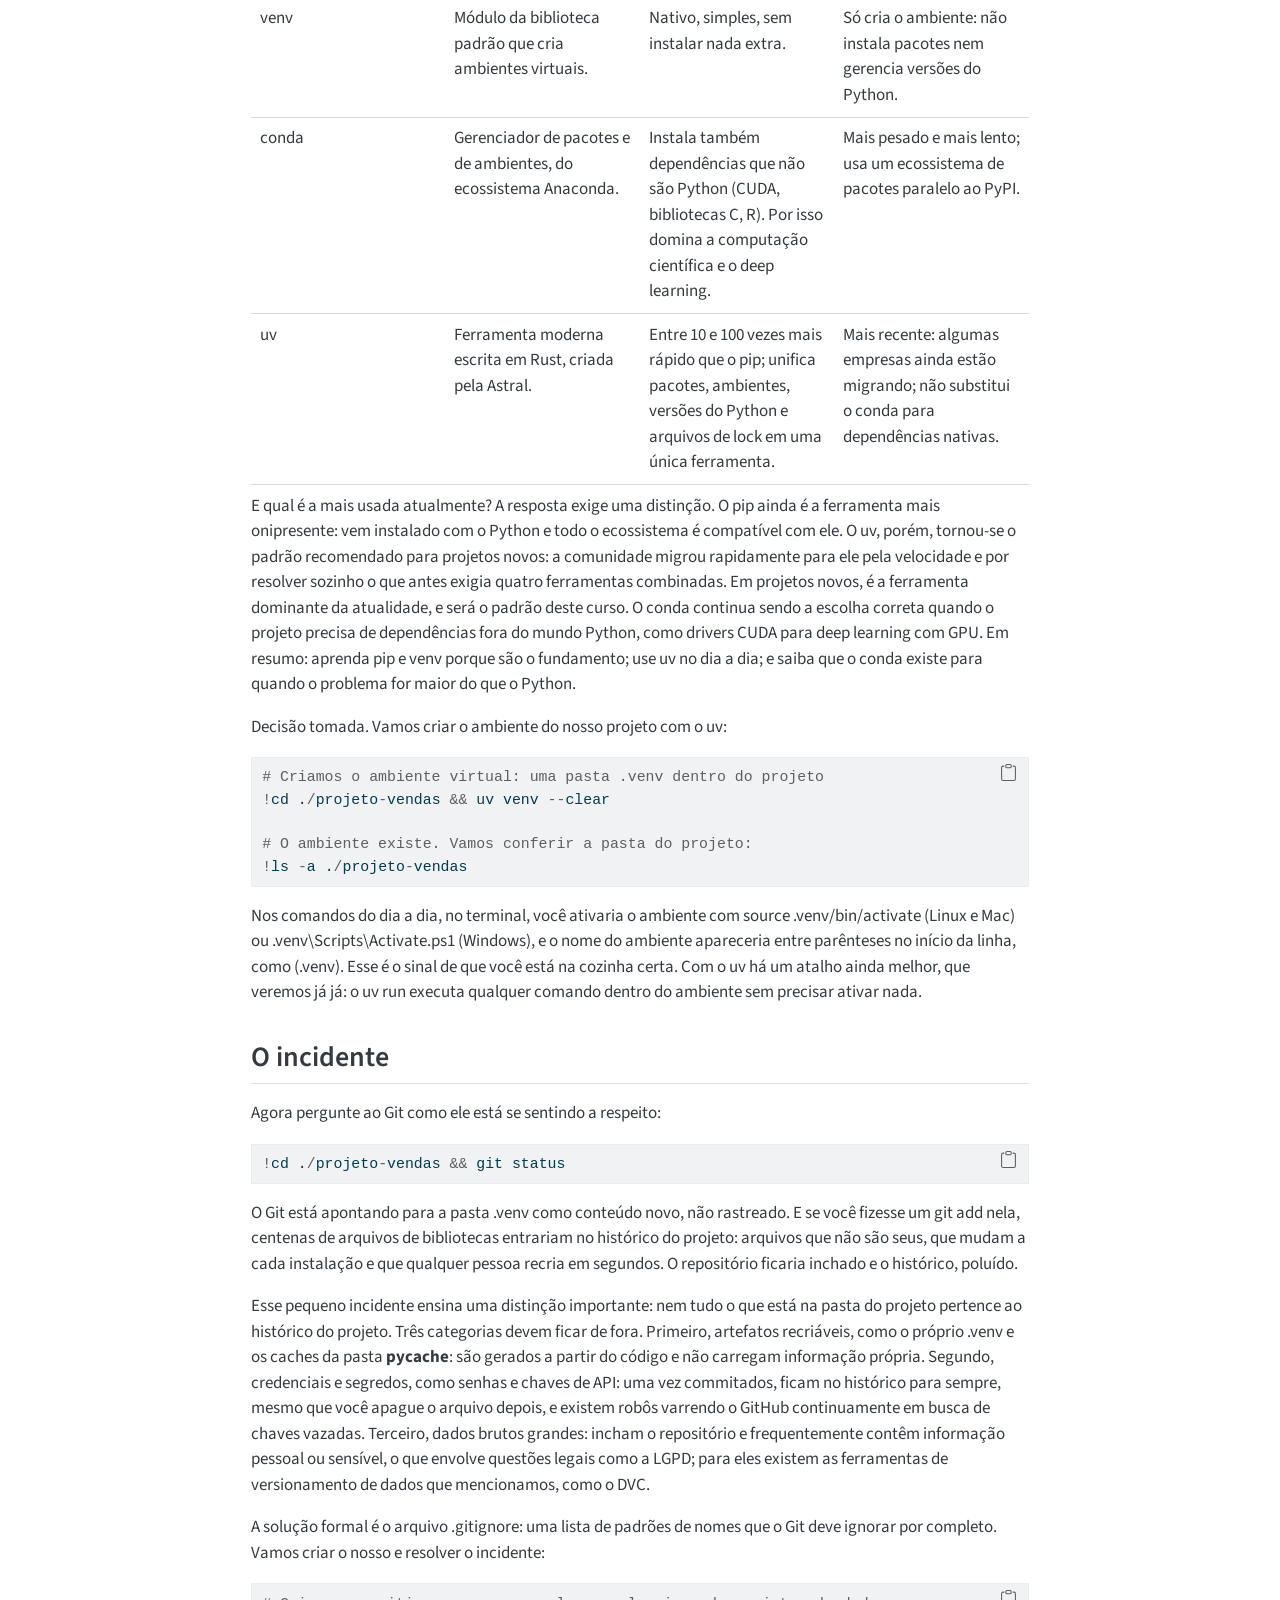
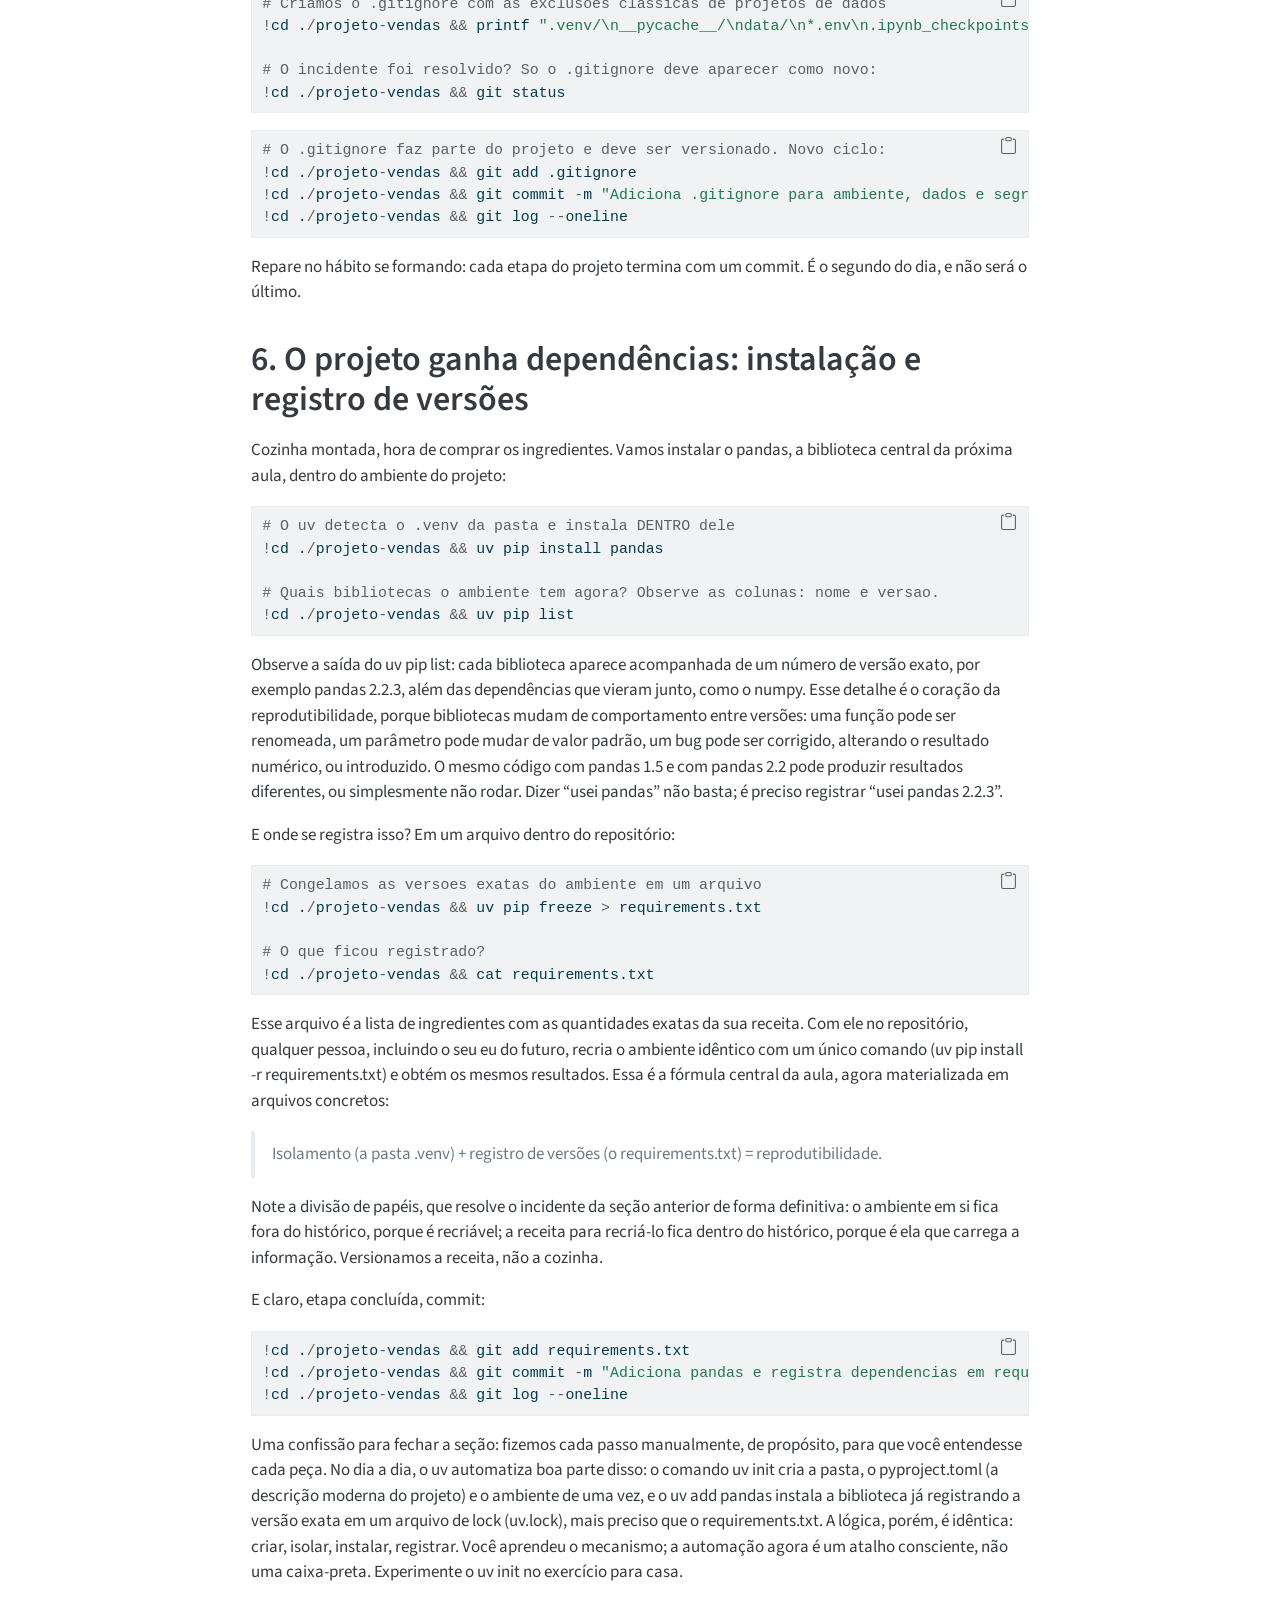
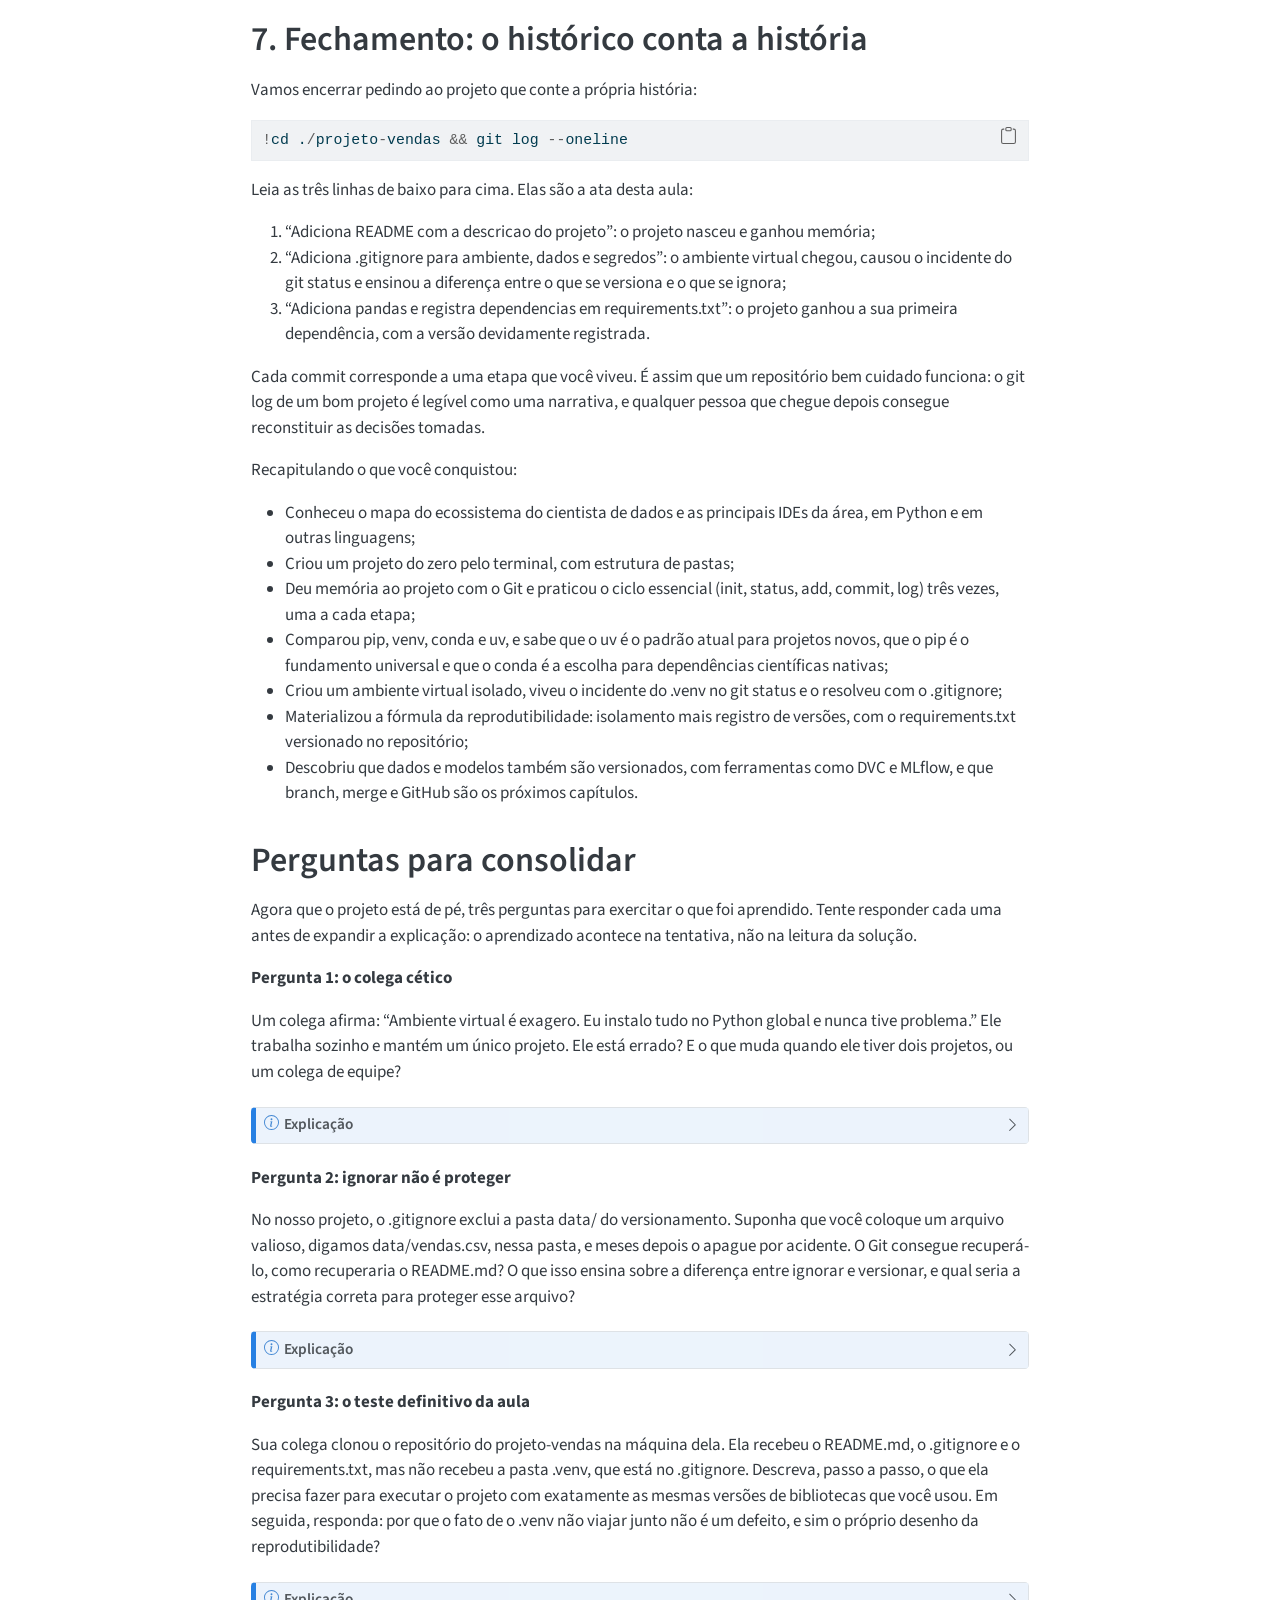
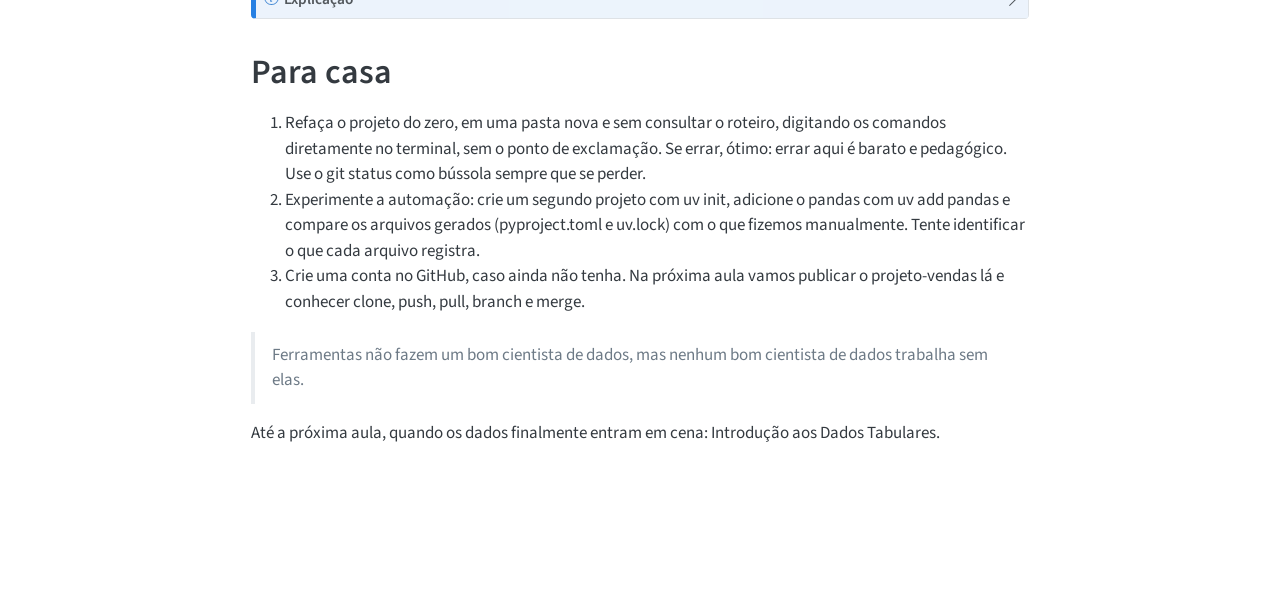
==== commit b45eed12: "Built site for gh-pages" ====
--- a/aulas/01-ferramentas-ambiente-versionamento.html
+++ b/aulas/01-ferramentas-ambiente-versionamento.html
@@ -288,7 +288,7 @@
     <div>
     <div class="quarto-title-meta-heading">Data de Publicação</div>
     <div class="quarto-title-meta-contents">
-      <p class="date">9 de novembro de 2026</p>
+      <p class="date">11 de novembro de 2026</p>
     </div>
   </div>
   
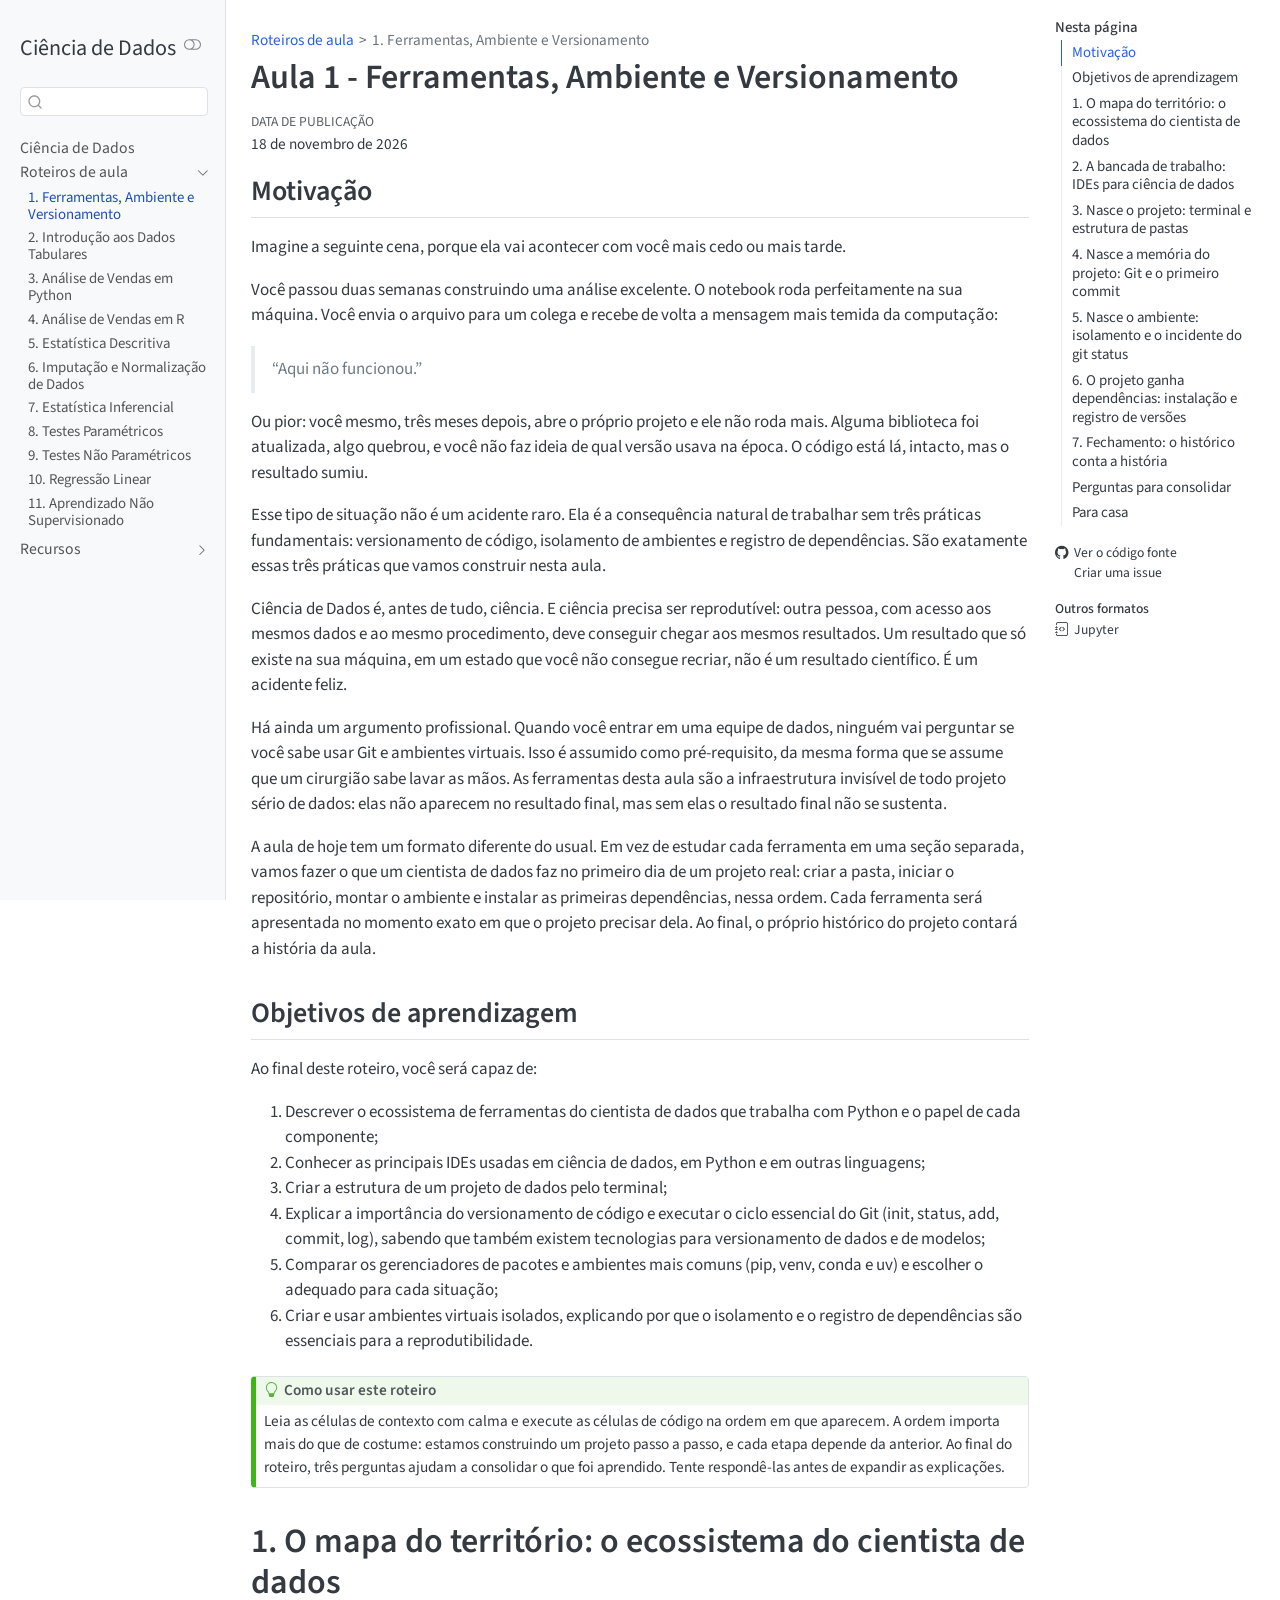
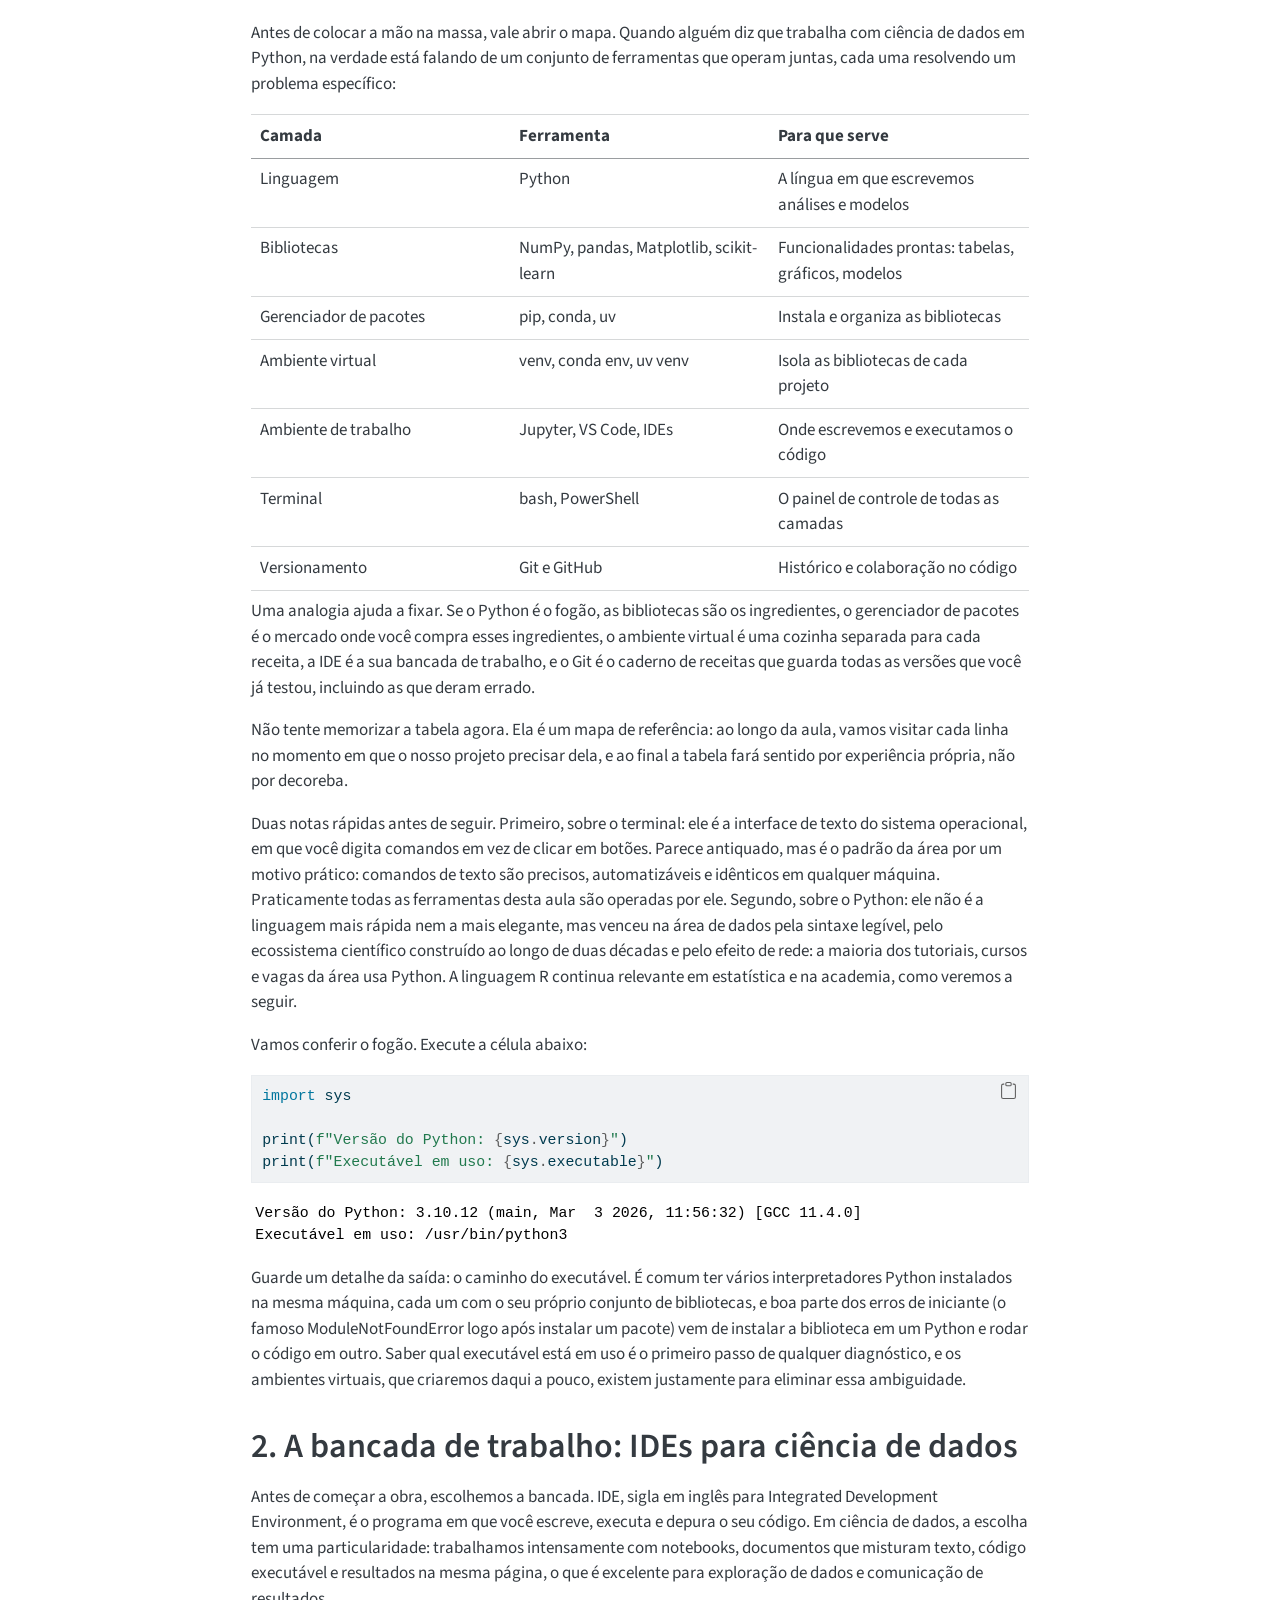
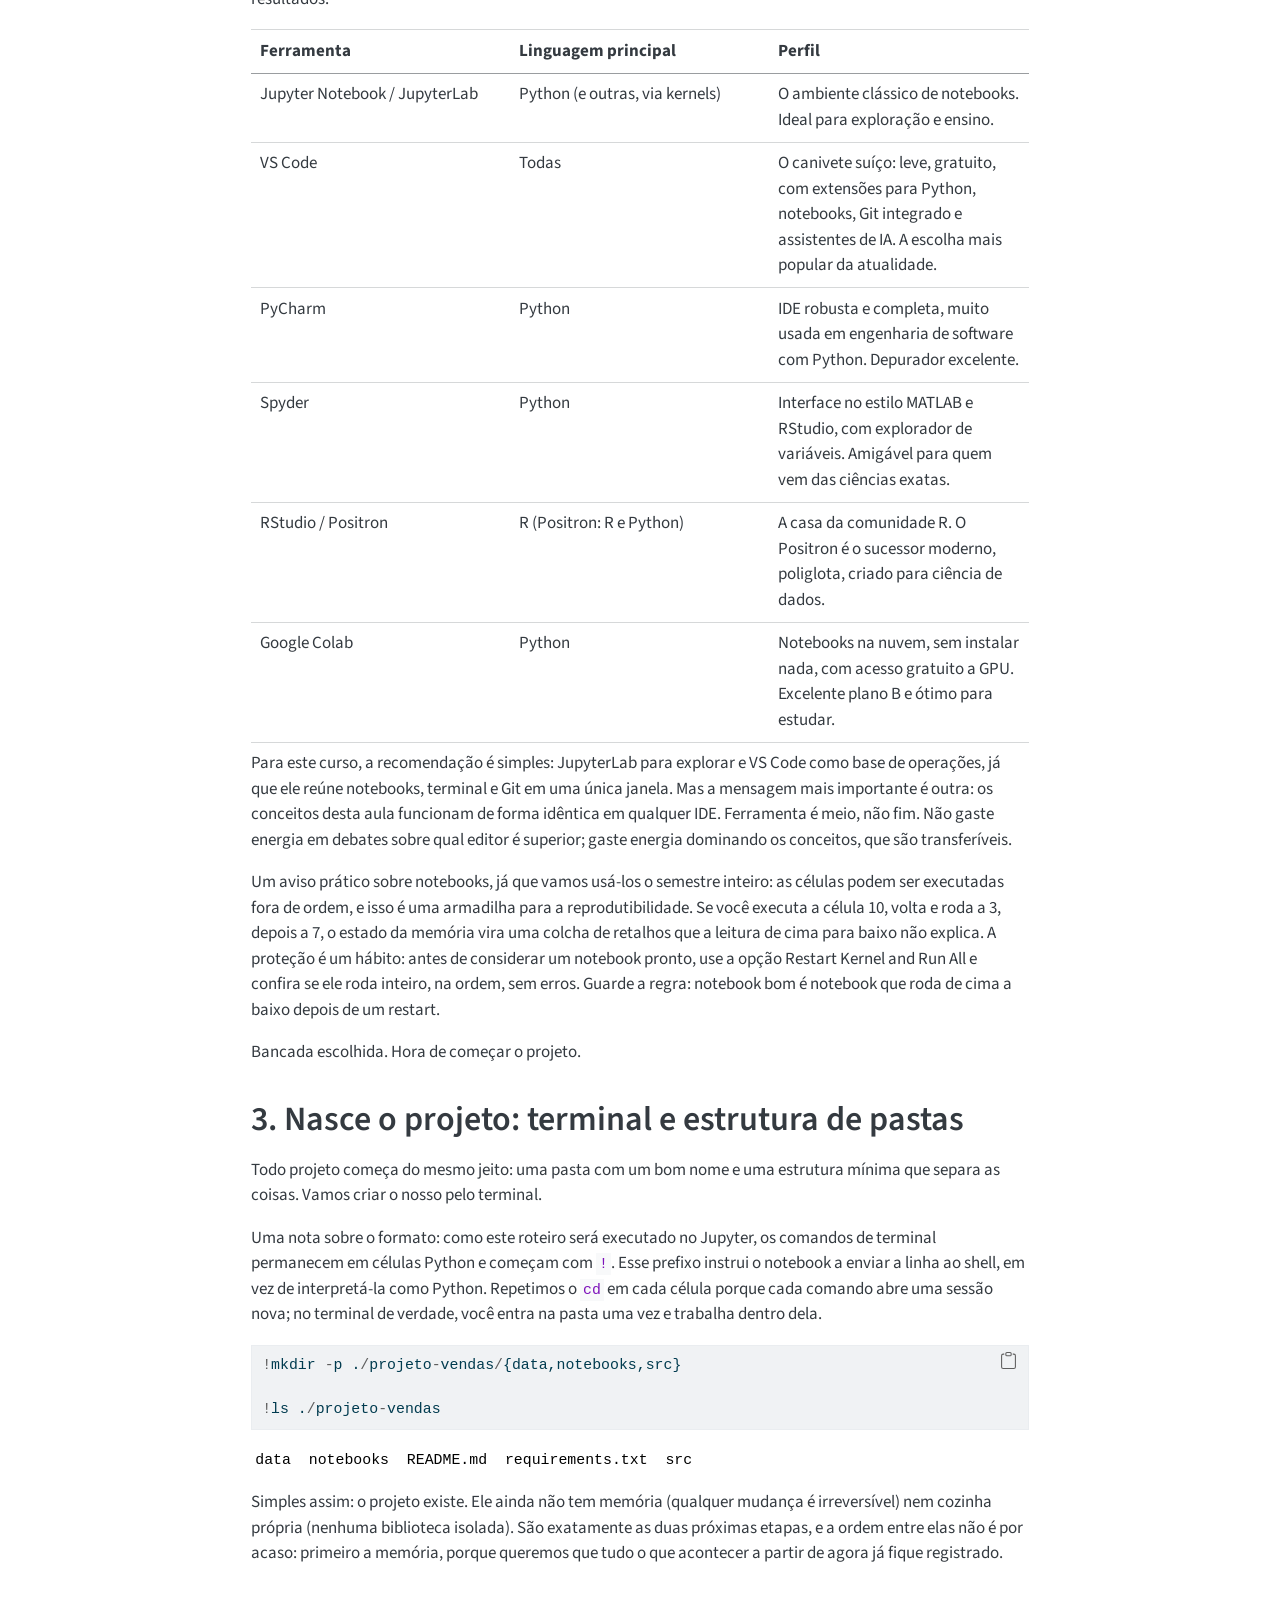
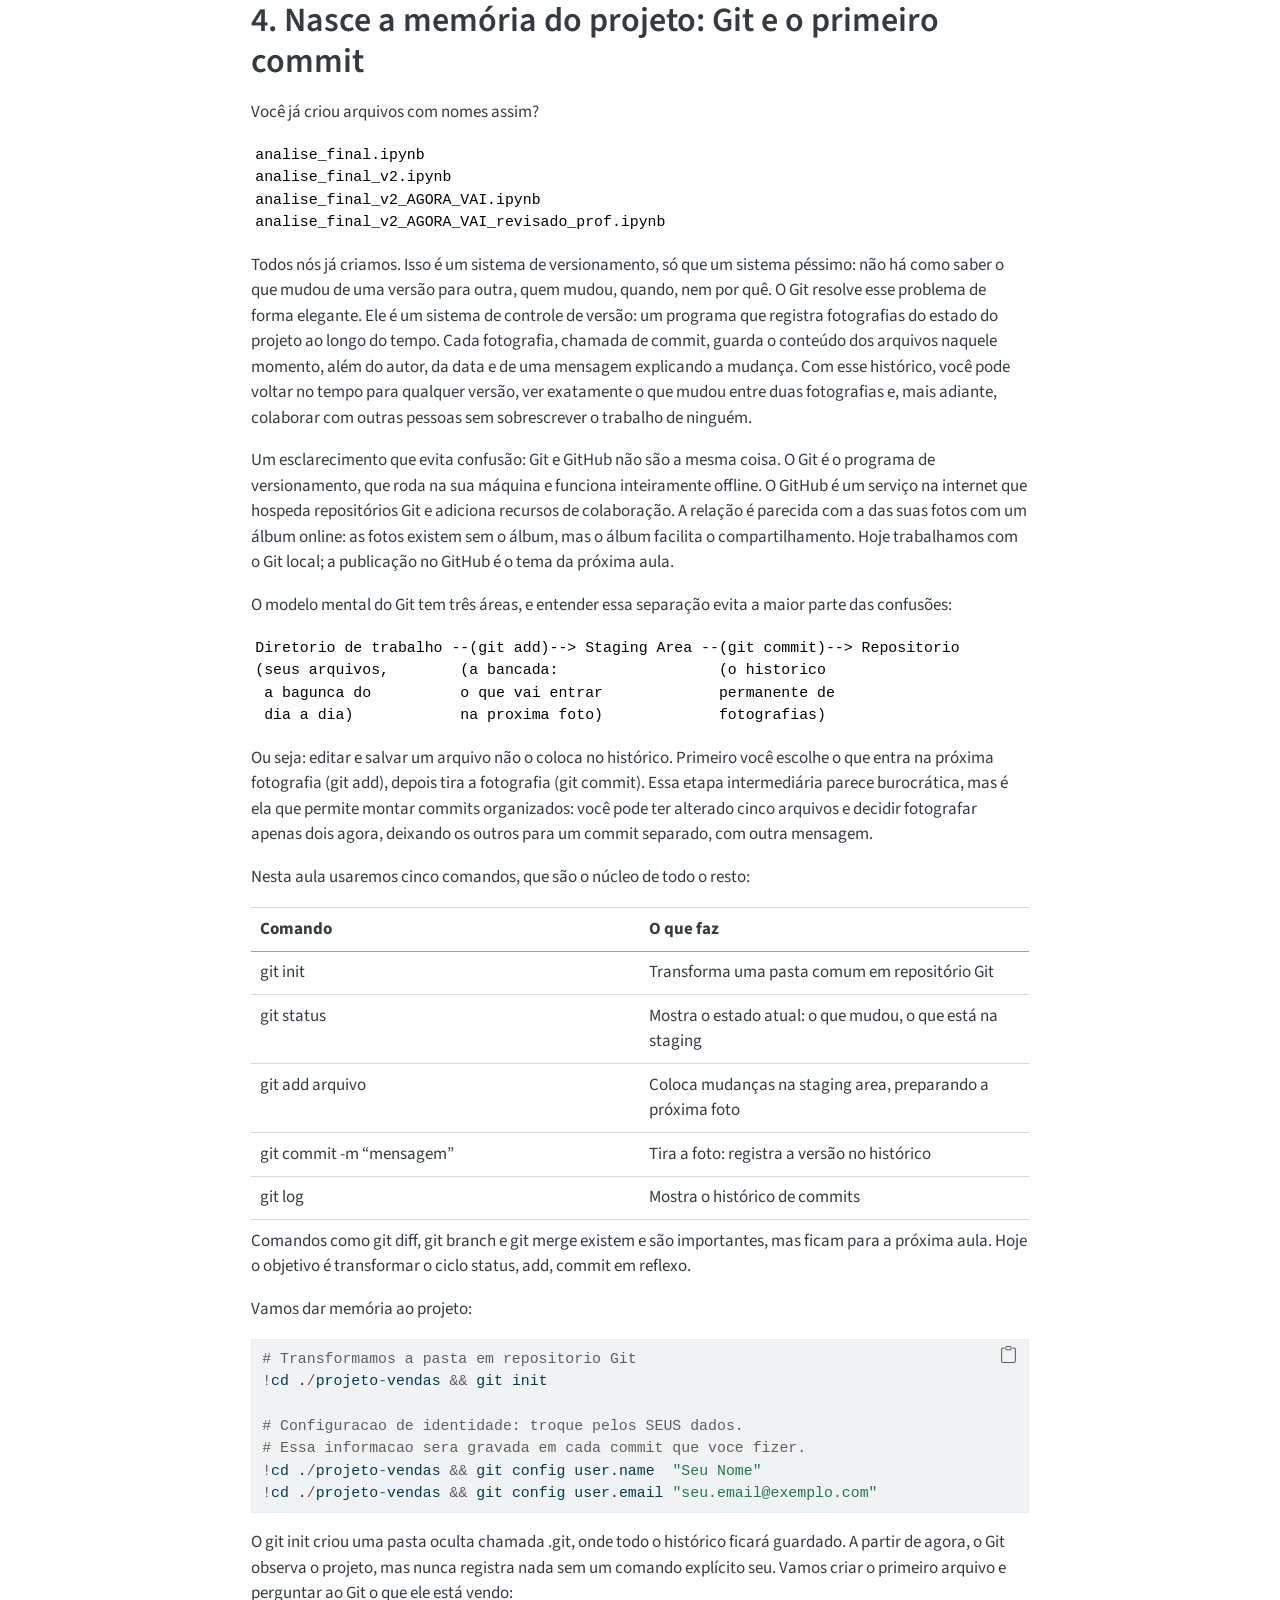
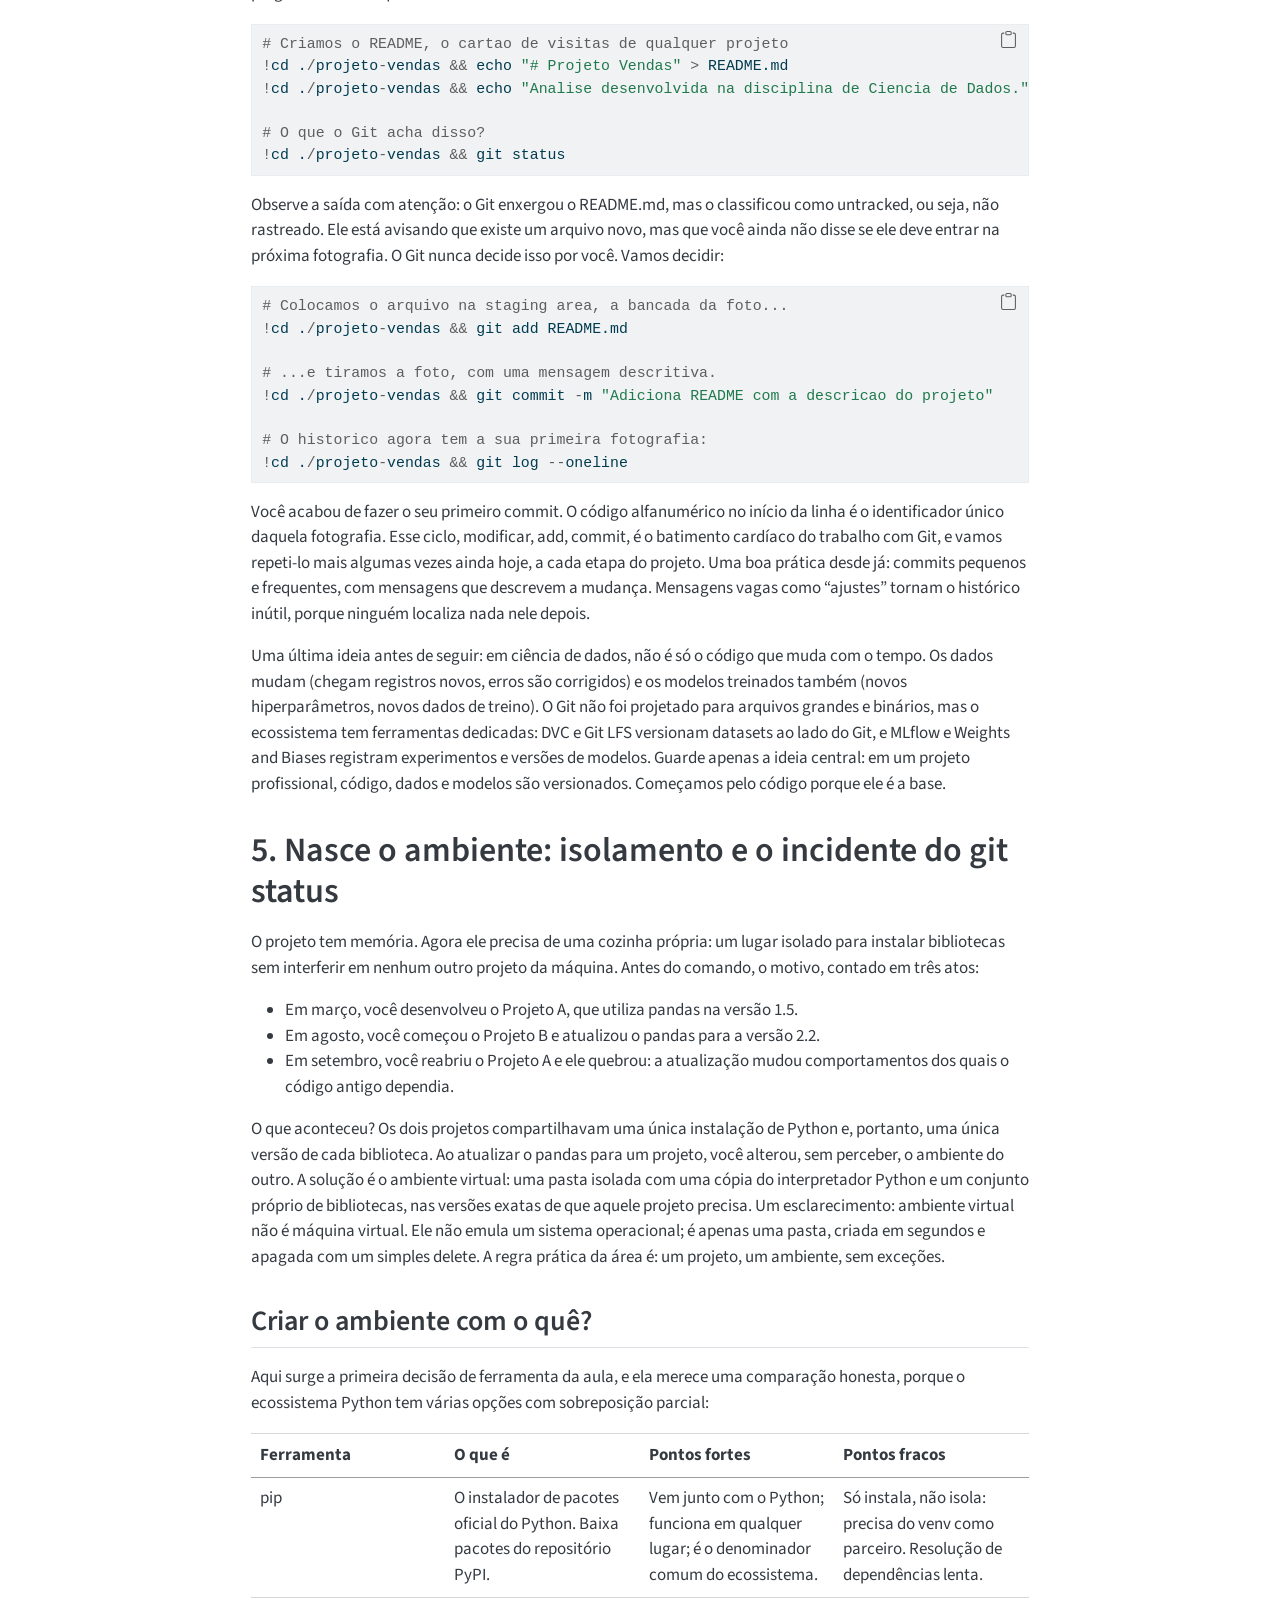
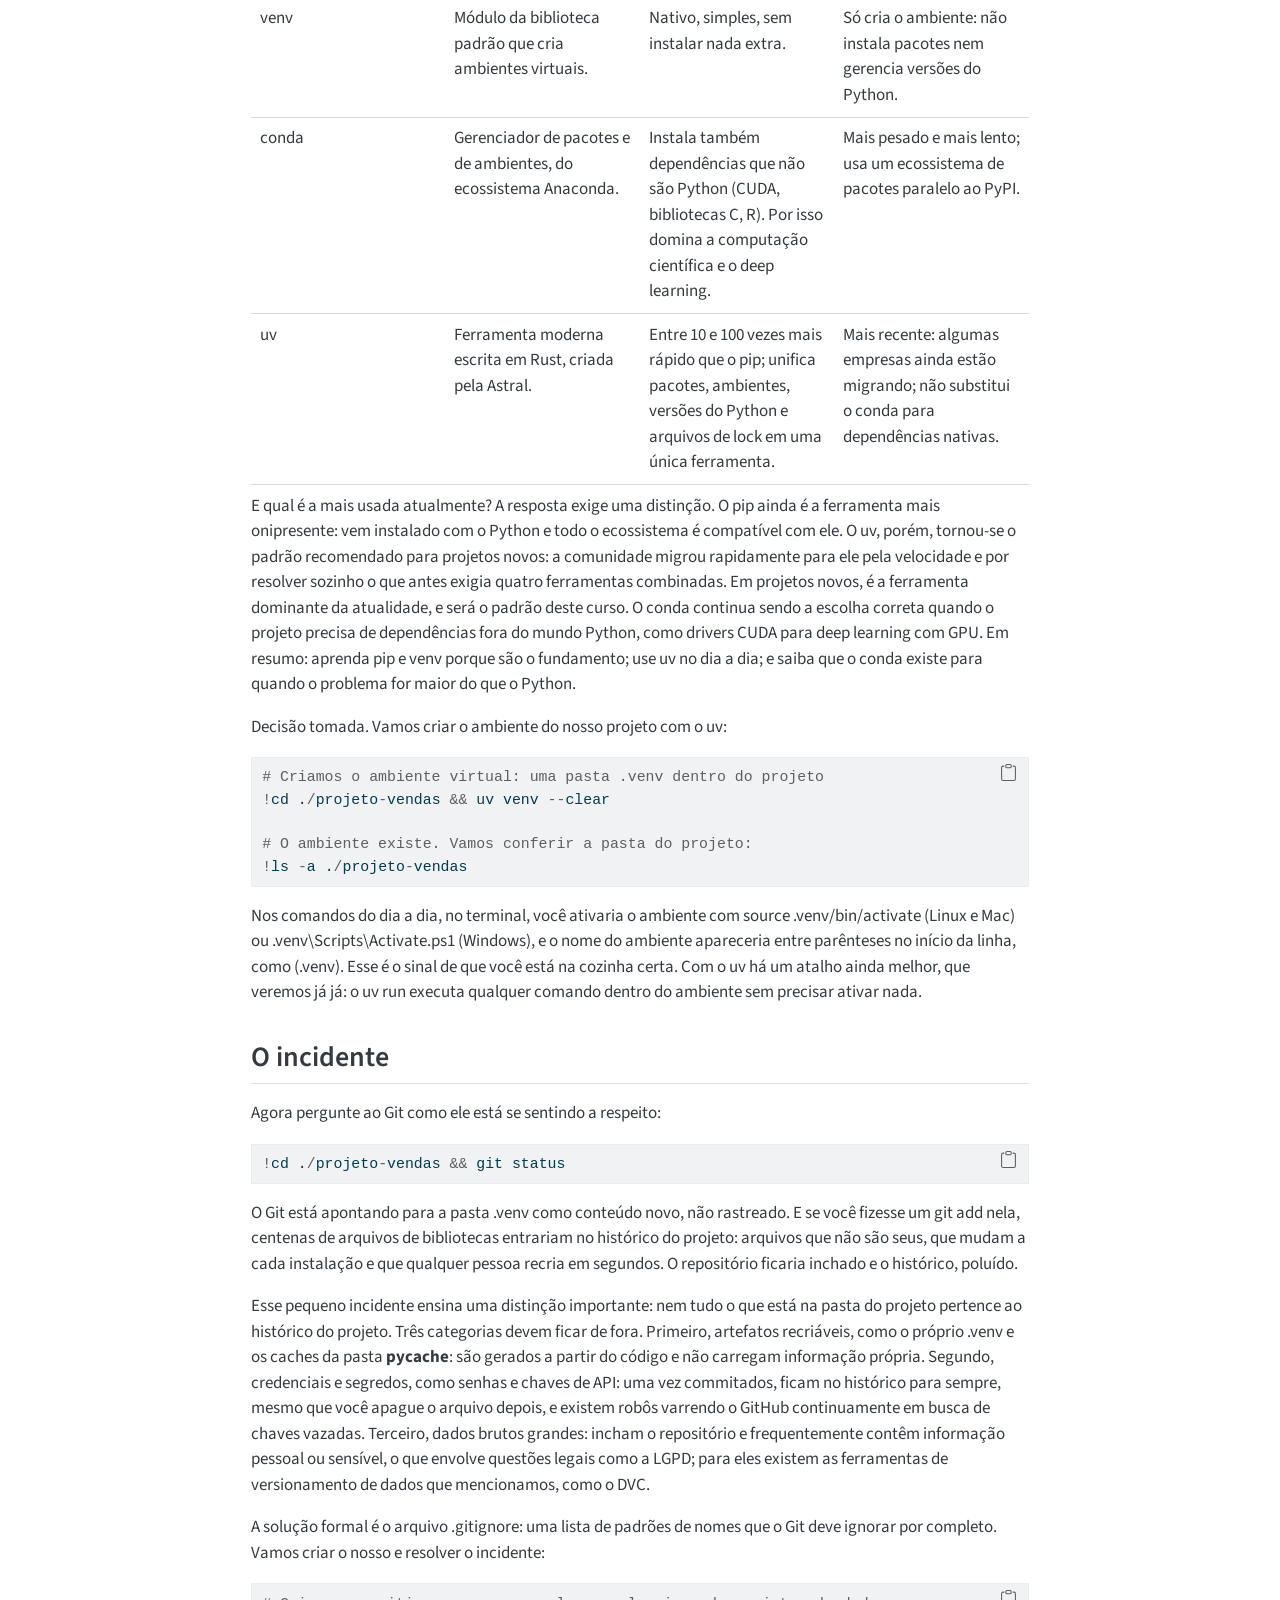
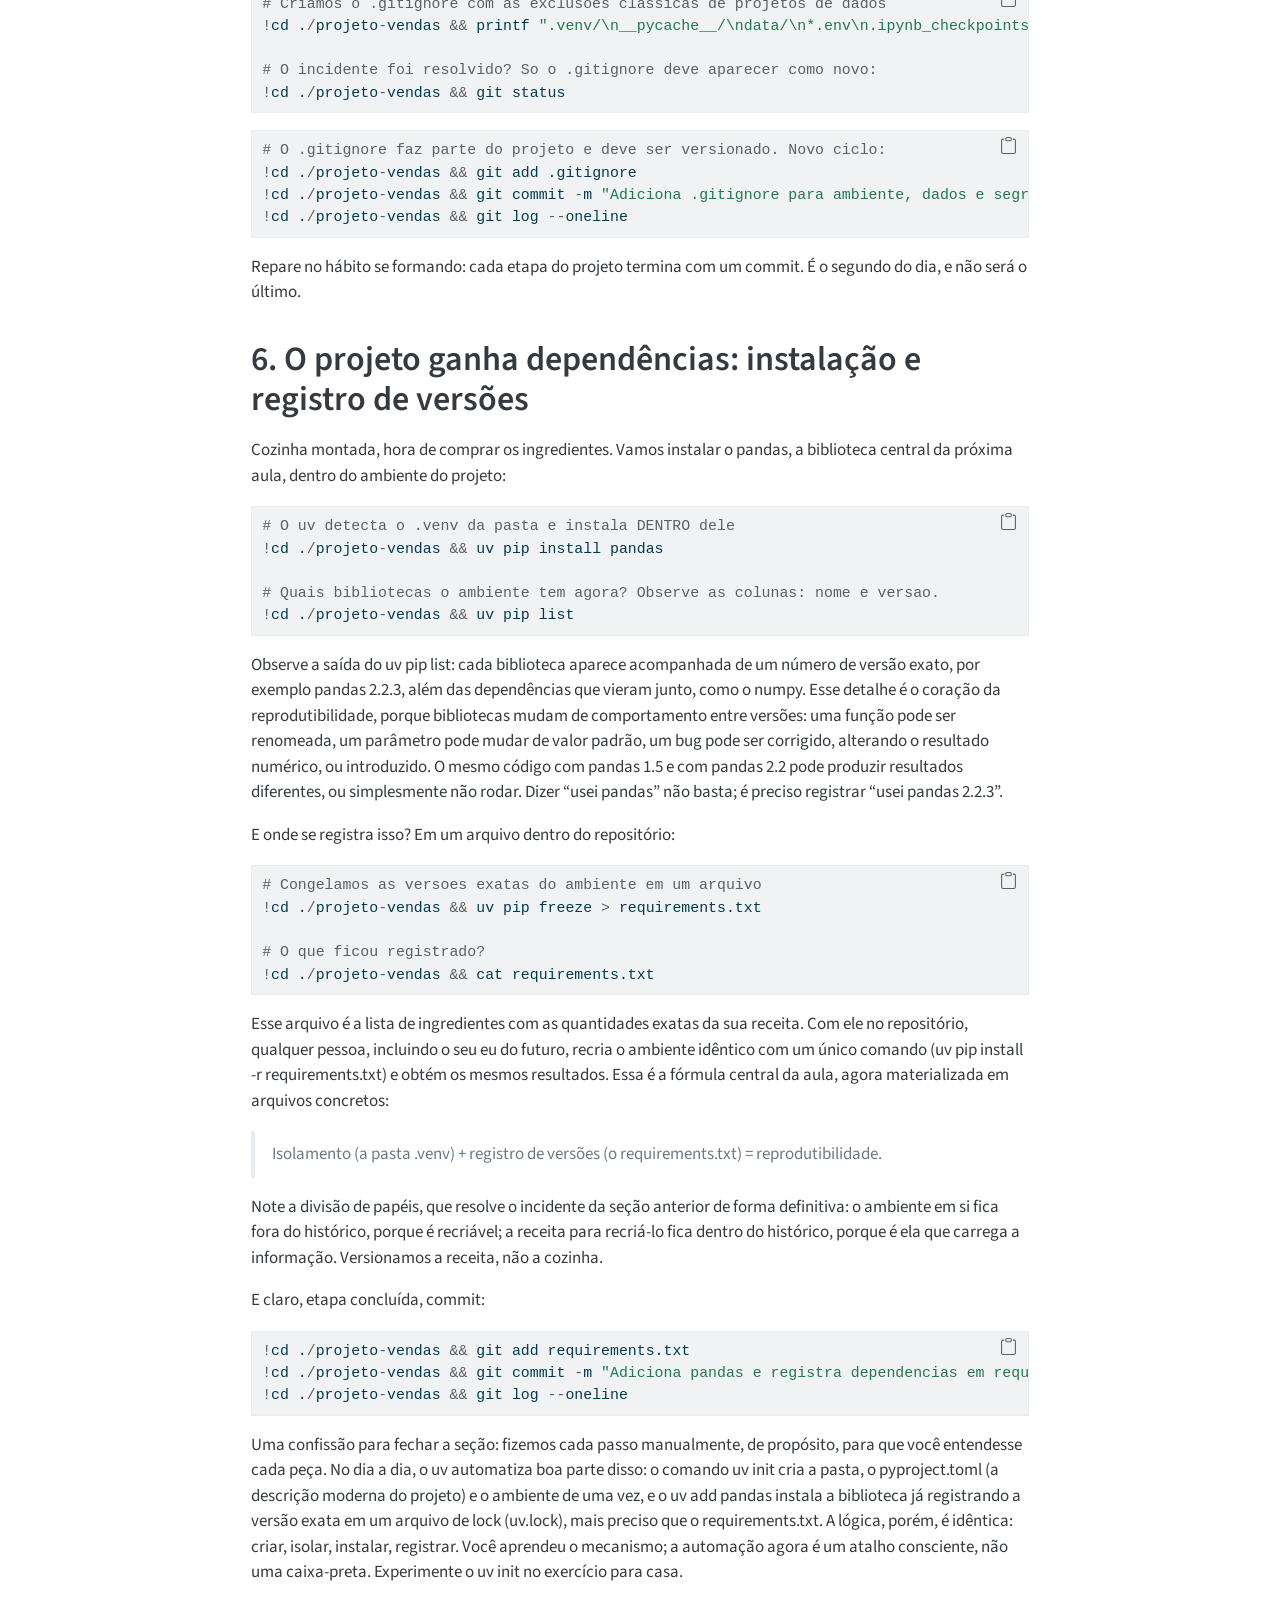
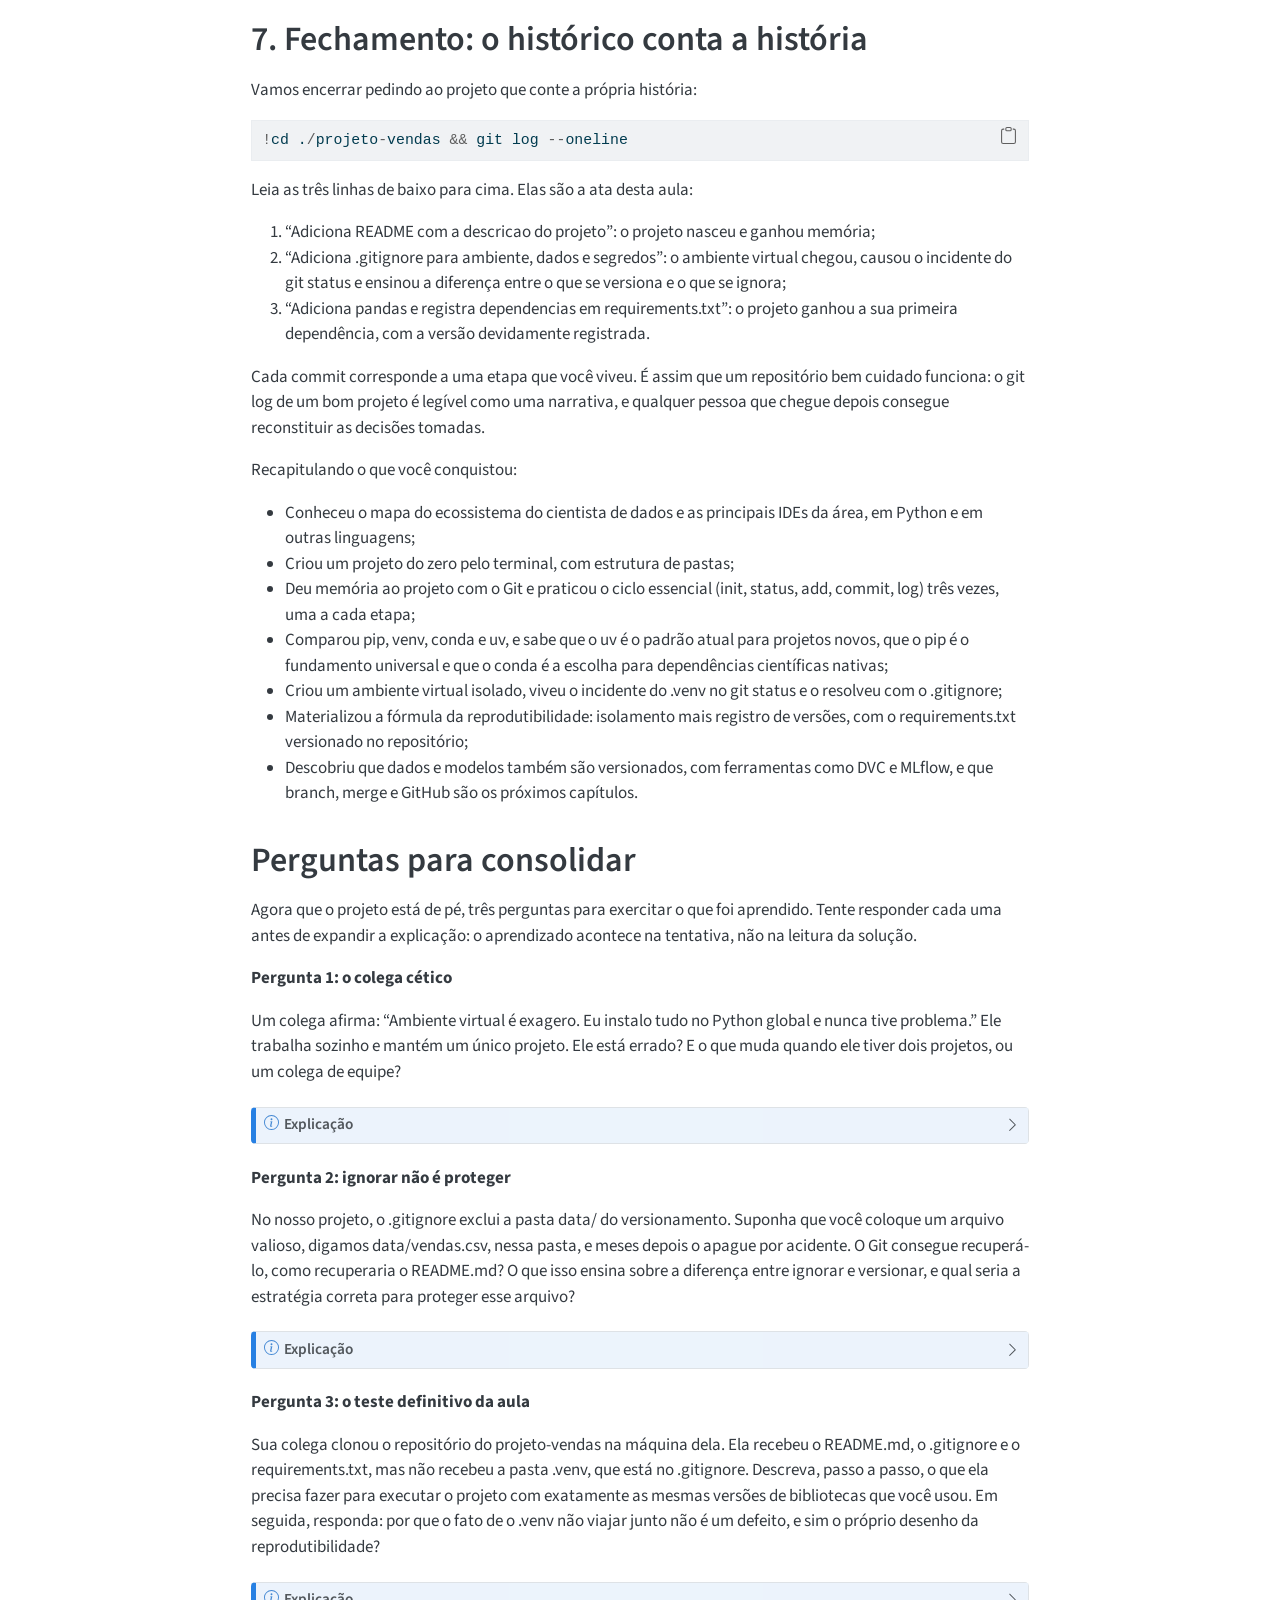
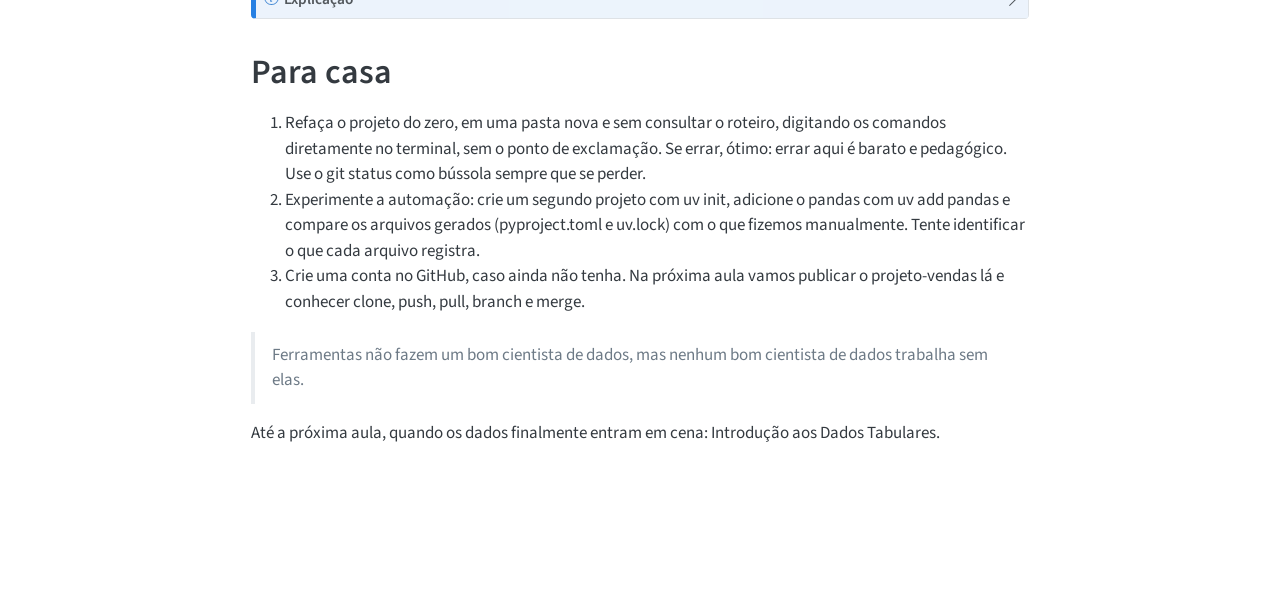
==== commit 00fab53c: "Built site for gh-pages" ====
--- a/aulas/01-ferramentas-ambiente-versionamento.html
+++ b/aulas/01-ferramentas-ambiente-versionamento.html
@@ -73,8 +73,8 @@
 <link href="../site_libs/quarto-html/quarto-syntax-highlighting-dark-8ea72dc5fed832574809a9c94082fbbb.css" rel="prefetch" class="quarto-color-scheme quarto-color-alternate" id="quarto-text-highlighting-styles">
 <script src="../site_libs/bootstrap/bootstrap.min.js"></script>
 <link href="../site_libs/bootstrap/bootstrap-icons.css" rel="stylesheet">
-<link href="../site_libs/bootstrap/bootstrap-ea0db42993f3daa763beb005ca7de5e1.min.css" rel="stylesheet" append-hash="true" class="quarto-color-scheme" id="quarto-bootstrap" data-mode="light">
-<link href="../site_libs/bootstrap/bootstrap-dark-7103d716a658a3fa4e6d0133eeaba5d0.min.css" rel="prefetch" append-hash="true" class="quarto-color-scheme quarto-color-alternate" id="quarto-bootstrap" data-mode="dark">
+<link href="../site_libs/bootstrap/bootstrap-8e867490b1e8e5629f6bd70775ef054f.min.css" rel="stylesheet" append-hash="true" class="quarto-color-scheme" id="quarto-bootstrap" data-mode="light">
+<link href="../site_libs/bootstrap/bootstrap-dark-a235a7eb5fd8fb4dc711da63ddc85ef7.min.css" rel="prefetch" append-hash="true" class="quarto-color-scheme quarto-color-alternate" id="quarto-bootstrap" data-mode="dark">
 <script id="quarto-search-options" type="application/json">{
   "location": "sidebar",
   "copy-button": false,
@@ -217,6 +217,12 @@
   <div class="sidebar-item-container"> 
   <a href="../aulas/10-regressao-linear.html" class="sidebar-item-text sidebar-link">
  <span class="menu-text">10. Regressão Linear</span></a>
+  </div>
+</li>
+          <li class="sidebar-item">
+  <div class="sidebar-item-container"> 
+  <a href="../aulas/11-aprendizado-nao-supervisionado.html" class="sidebar-item-text sidebar-link">
+ <span class="menu-text">11. Aprendizado Não Supervisionado</span></a>
   </div>
 </li>
       </ul>
@@ -288,7 +294,7 @@
     <div>
     <div class="quarto-title-meta-heading">Data de Publicação</div>
     <div class="quarto-title-meta-contents">
-      <p class="date">11 de novembro de 2026</p>
+      <p class="date">18 de novembro de 2026</p>
     </div>
   </div>
   
